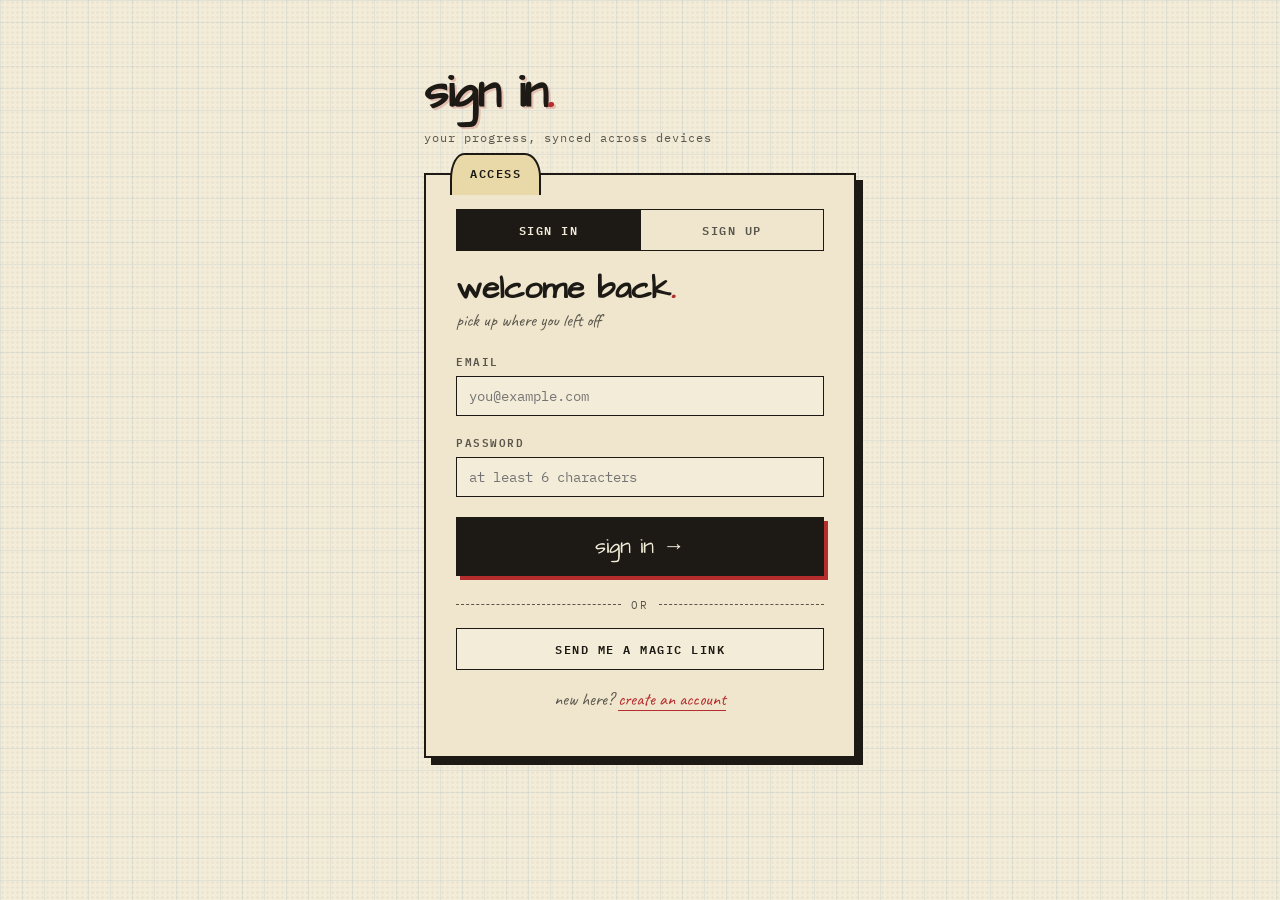
==== Consulting/index.html @ a947cf4c "feat(learn): add recruiter outreach phase to 12-week and 6-week prep timelines Parallel networking t" ====
<!DOCTYPE html>
<html lang="en">
<head>
<meta charset="UTF-8">
<meta name="viewport" content="width=device-width, initial-scale=1.0">
<title>Casen — consulting & casebook notebook</title>
<script src="/assets/auth-gate.js?v=1"></script>
<link rel="preconnect" href="https://fonts.googleapis.com">
<link rel="preconnect" href="https://fonts.gstatic.com" crossorigin>
<link href="https://fonts.googleapis.com/css2?family=Caveat:wght@500;700&family=IBM+Plex+Mono:wght@400;500;600&family=Spectral:ital,wght@0,400;0,500;0,700;1,400;1,500&family=Architects+Daughter&display=swap" rel="stylesheet">
<link rel="stylesheet" href="style.css?v=1">
<link rel="stylesheet" href="/assets/flashcards.css?v=1">
<link rel="stylesheet" href="/assets/chat-widget.css?v=1">
<link rel="stylesheet" href="/assets/top-nav.css?v=1">
</head>
<body>

<!-- INDEX TABS -->
<nav class="file-tabs" role="tablist">
  <button class="tab tab--active" data-target="cards">01 · Flashcards</button>
  <button class="tab" data-target="learn">02 · Learn</button>
  <button class="tab" data-target="match">03 · Match</button>
  <button class="tab" data-target="cases">04 · Cases</button>
  <button class="tab" data-target="frameworks">05 · Frameworks</button>
  <button class="tab" data-target="vocab">06 · Vocab</button>
  <button class="tab" data-target="formulas">07 · Formulas</button>
  <button class="tab" data-target="examples">08 · Examples</button>
  <button class="tab" data-target="resources">09 · Resources</button>
</nav>

<main id="page">

<!-- ================= FLASHCARDS ================= -->
<section class="sheet sheet--active" id="cards">
  <div class="sheet-margin">
    <h2 class="pencil">Flashcards</h2>
    <p class="kicker">Space = flip · [→] = skip · [←] / [U] = undo · [K] = got it (retires) · [D] = missed (requeues) · [H] = reveal hint. Each filter is a finite session — you're done when every card is mastered.</p>
    <div class="deck-bar" id="card-filter-bar">
      <!-- filter chips injected by app.js -->
      <button id="shuffle" class="mini-btn" title="shuffle the remaining queue">↻ shuffle</button>
    </div>

    <!-- progress -->
    <div class="fc-prog" id="fc-prog">
      <div class="fc-prog-bar"><div class="fc-prog-fill" id="fc-prog-fill" style="width:0%"></div></div>
      <span class="fc-prog-txt" id="fc-prog-txt">0 / 0 mastered</span>
      <span class="fc-prog-queue" id="fc-prog-queue"></span>
    </div>

    <!-- active card stage -->
    <div id="fc-stage-active">
      <div class="card-stage">
        <div class="card" id="flashcard">
          <div class="card-face card-front">
            <div class="card-corner">term</div>
            <div class="card-body" id="card-front">Tap to start</div>
            <div class="fc-badge cat-badge" id="card-tag" style="display:none"></div>
          </div>
          <div class="card-face card-back">
            <div class="card-corner">def.</div>
            <div class="card-body" id="card-back"></div>
            <button class="fc-hint-toggle" id="card-hint-toggle" type="button" style="display:none">show hint</button>
            <div class="fc-note" id="card-note" hidden></div>
          </div>
        </div>
      </div>

      <div class="card-controls">
        <button class="mini-btn" id="undo-card" title="undo last rating" disabled>↶ undo</button>
        <button class="mini-btn" id="flip-card">flip</button>
        <span class="counter" id="card-counter">0 / 0</span>
        <button class="mini-btn mini-btn--ok" id="knew">K — got it</button>
        <button class="mini-btn mini-btn--bad" id="missed">D — missed</button>
      </div>
    </div>

    <!-- session complete -->
    <div id="fc-stage-done" class="fc-done" style="display:none">
      <div class="fc-done-icon">✓</div>
      <div class="fc-done-title">session complete</div>
      <div class="fc-done-stats" id="fc-done-stats"></div>
      <div class="fc-done-actions">
        <button class="mini-btn mini-btn--ok" id="fc-retry-missed">retry missed</button>
        <button class="mini-btn" id="fc-new-run">new session</button>
      </div>
    </div>
  </div>
</section>

<!-- ================= LEARN ================= -->
<section class="sheet" id="learn">
  <div class="sheet-margin">
    <h2 class="pencil">Learn</h2>
    <p class="kicker">Four modes: <strong>vocab MC</strong> drills terms and concepts. <strong>case math</strong> is timed single-problem applied math (sizing, breakeven, CAGR, margin). <strong>mental math</strong> is rapid-fire arithmetic — the raw speed you need so the math isn't what trips you up mid-case. <strong>brain teasers</strong> is market-sizing and Fermi estimation — build the reflex of structuring an answer from scratch.</p>

    <div class="learn-mode-switch">
      <button class="mode-btn mode-btn--on" data-lmode="mc">vocab MC</button>
      <button class="mode-btn" data-lmode="math">case math</button>
      <button class="mode-btn" data-lmode="mm">mental math</button>
      <button class="mode-btn" data-lmode="bt">brain teasers</button>
    </div>

    <!-- ============ MODE: VOCAB MC ============ -->
    <div id="learn-mc-mode">
      <div id="learn-start">
        <div class="deck-bar" id="learn-filter-bar">
          <!-- filter chips injected by app.js -->
        </div>
        <button class="mini-btn" id="learn-start-btn" style="margin-top:6px">start session &rarr;</button>
      </div>

      <div id="learn-session" style="display:none">
        <div class="learn-prog">
          <div class="learn-prog-bar"><div class="learn-prog-fill" id="learn-prog-fill" style="width:0%"></div></div>
          <span class="learn-prog-txt" id="learn-prog-txt">0 / 0 mastered</span>
        </div>

        <div class="check-box">
          <h4>multiple choice</h4>
          <p style="font-family:'IBM Plex Mono',monospace;font-size:12px;color:var(--pencil);margin:0 0 4px" id="learn-mc-cat"></p>
          <p style="font-family:'Spectral',serif;font-size:17px;margin:0 0 10px" id="learn-mc-q"></p>
          <div class="learn-mc-opts" id="learn-mc-opts"></div>
          <div class="check-feedback" id="learn-mc-fb"></div>
          <button class="mini-btn" id="learn-mc-next" style="display:none;margin-top:10px">continue &rarr;</button>
        </div>
      </div>

      <div id="learn-done" style="display:none">
        <div class="done-screen">
          <div class="done-icon">✓</div>
          <div class="done-title">All mastered!</div>
          <div class="done-sub" id="learn-done-txt"></div>
          <button class="mini-btn" id="learn-restart">study again &rarr;</button>
        </div>
      </div>
    </div>

    <!-- ============ MODE: MATH DRILLS ============ -->
    <div id="learn-math-mode" style="display:none">
      <div id="md-picker">
        <div class="deck-bar" id="md-type-bar">
          <!-- type chips injected by app.js -->
        </div>
        <button class="mini-btn" id="md-start-btn" style="margin-top:6px">start drill &rarr;</button>
      </div>

      <div id="md-session" style="display:none">
        <div class="md-head">
          <span class="md-type-badge" id="md-type-badge"></span>
          <span class="md-timer" id="md-timer">3:00</span>
        </div>

        <div class="check-box md-box">
          <p class="md-prompt" id="md-prompt"></p>

          <div class="md-answer-row">
            <input type="number" step="any" class="md-input" id="md-input" placeholder="your answer">
            <span class="md-unit" id="md-unit"></span>
          </div>

          <div class="md-actions">
            <button class="mini-btn" id="md-check">check</button>
            <button class="mini-btn md-ghost" id="md-show-sol">show solution</button>
          </div>

          <div class="md-feedback" id="md-feedback"></div>

          <div class="md-solution" id="md-solution" style="display:none">
            <h5>walk-through</h5>
            <p id="md-solution-txt"></p>
          </div>

          <div class="md-nav">
            <button class="mini-btn" id="md-next" style="display:none">next drill &rarr;</button>
            <button class="mini-btn md-ghost" id="md-back">back to picker</button>
          </div>
        </div>
      </div>
    </div>

    <!-- ============ MODE: MENTAL MATH ============ -->
    <div id="learn-mm-mode" style="display:none">
      <div id="mm-picker">
        <div class="mm-picker-row">
          <div class="mm-picker-h">category</div>
          <div class="deck-bar" id="mm-cat-bar"></div>
        </div>
        <div class="mm-picker-row">
          <div class="mm-picker-h">round length</div>
          <div class="deck-bar" id="mm-len-bar"></div>
        </div>
        <button class="mini-btn" id="mm-start-btn" style="margin-top:6px">start round &rarr;</button>
        <p class="mm-picker-lede">Rapid-fire arithmetic — type the answer and hit <kbd>Enter</kbd>. Problems auto-advance on correct; wrong answers flash the solution for a beat and move on. Aim for &lt; 5s/problem — that's the speed you need when an interviewer is watching.</p>
      </div>

      <div id="mm-session" style="display:none">
        <div class="md-head mm-head">
          <span class="md-type-badge" id="mm-cat-badge"></span>
          <span class="mm-score">
            <span class="mm-score-ok" id="mm-score-ok">0</span>
            <span class="mm-score-sep">/</span>
            <span class="mm-score-total" id="mm-score-total">0</span>
            <span class="mm-score-q" id="mm-score-q">Q 1 / 10</span>
          </span>
          <span class="md-timer" id="mm-timer">0.0s</span>
        </div>

        <div class="check-box md-box">
          <p class="md-prompt mm-prompt" id="mm-prompt"></p>

          <div class="md-answer-row">
            <input type="number" step="any" class="md-input" id="mm-input" placeholder="your answer" autocomplete="off" inputmode="decimal">
            <span class="md-unit" id="mm-unit"></span>
          </div>

          <div class="md-actions">
            <button class="mini-btn" id="mm-submit">submit</button>
            <button class="mini-btn md-ghost" id="mm-skip">skip</button>
            <button class="mini-btn md-ghost" id="mm-end">end round</button>
          </div>

          <div class="md-feedback mm-feedback" id="mm-feedback"></div>
        </div>
      </div>

      <div id="mm-done" style="display:none">
        <div class="fc-done">
          <div class="fc-done-icon">✓</div>
          <div class="fc-done-title">round complete</div>
          <div class="fc-done-stats" id="mm-done-stats"></div>
          <div class="mm-breakdown" id="mm-breakdown"></div>
          <div class="fc-done-actions">
            <button class="mini-btn mini-btn--ok" id="mm-again">run it again</button>
            <button class="mini-btn" id="mm-back">back to picker</button>
          </div>
        </div>
      </div>
    </div>

    <!-- ============ MODE: BRAIN TEASERS ============ -->
    <div id="learn-bt-mode" style="display:none">
      <div id="bt-picker">
        <div class="mm-picker-row">
          <div class="mm-picker-h">category</div>
          <div class="deck-bar" id="bt-cat-bar"></div>
        </div>
        <div class="mm-picker-row">
          <div class="mm-picker-h">round length</div>
          <div class="deck-bar" id="bt-len-bar"></div>
        </div>
        <button class="mini-btn" id="bt-start-btn" style="margin-top:6px">start round &rarr;</button>
        <p class="mm-picker-lede">Market-sizing and Fermi estimation. Type a numeric estimate — within ±tolerance (generous, usually 30–40%) counts as correct. The point is the <em>structure</em>: after each answer a step-by-step walkthrough reveals the reasoning so you can compare it to your own.</p>
      </div>

      <div id="bt-session" style="display:none">
        <div class="md-head mm-head">
          <span class="md-type-badge" id="bt-cat-badge"></span>
          <span class="mm-score">
            <span class="mm-score-ok" id="bt-score-ok">0</span>
            <span class="mm-score-sep">/</span>
            <span class="mm-score-total" id="bt-score-total">0</span>
            <span class="mm-score-q" id="bt-score-q">Q 1 / 5</span>
          </span>
          <span class="md-timer" id="bt-timer">0.0s</span>
        </div>

        <div class="check-box md-box">
          <p class="md-prompt bt-prompt" id="bt-prompt"></p>

          <div class="md-answer-row">
            <input type="number" step="any" class="md-input" id="bt-input" placeholder="your estimate" autocomplete="off" inputmode="decimal">
            <span class="md-unit" id="bt-unit"></span>
          </div>

          <div class="md-actions">
            <button class="mini-btn" id="bt-submit">submit</button>
            <button class="mini-btn md-ghost" id="bt-reveal">show walkthrough</button>
            <button class="mini-btn md-ghost" id="bt-end">end round</button>
          </div>

          <div class="md-feedback mm-feedback" id="bt-feedback"></div>

          <div class="bt-walk" id="bt-walk" style="display:none">
            <h5>walkthrough</h5>
            <ol class="bt-walk-steps" id="bt-walk-steps"></ol>
            <p class="bt-anchor" id="bt-anchor"></p>
            <div class="bt-rate">
              <span class="bt-rate-h">rate your attempt:</span>
              <button class="mini-btn md-ghost" data-btrate="got">got the answer</button>
              <button class="mini-btn md-ghost" data-btrate="approach">approach right, number off</button>
              <button class="mini-btn md-ghost" data-btrate="missed">missed it</button>
            </div>
          </div>

          <div class="md-nav">
            <button class="mini-btn" id="bt-next" style="display:none">next teaser &rarr;</button>
          </div>
        </div>
      </div>

      <div id="bt-done" style="display:none">
        <div class="fc-done">
          <div class="fc-done-icon">✓</div>
          <div class="fc-done-title">round complete</div>
          <div class="fc-done-stats" id="bt-done-stats"></div>
          <div class="mm-breakdown" id="bt-breakdown"></div>
          <div class="fc-done-actions">
            <button class="mini-btn mini-btn--ok" id="bt-again">run it again</button>
            <button class="mini-btn" id="bt-back">back to picker</button>
          </div>
        </div>
      </div>
    </div>
  </div>
</section>

<!-- ================= MATCH ================= -->
<section class="sheet" id="match">
  <div class="sheet-margin">
    <h2 class="pencil">Match — 6 pairs, timed</h2>
    <p class="kicker">Click a term, then click its definition. Get all 6 pairs as fast as you can. Draws from vocab + formulas + concepts (excludes frameworks and cases).</p>

    <div class="match-bar">
      <span>time: <strong id="match-time" class="match-timer">0.0s</strong></span>
      <span>pairs: <strong id="match-pairs">0 / 6</strong></span>
      <button class="mini-btn" id="match-new">new round</button>
    </div>

    <div class="match-grid" id="match-grid"></div>
    <div class="match-win" id="match-win"></div>
  </div>
</section>

<!-- ================= VOCAB ================= -->
<section class="sheet" id="vocab">
  <div class="sheet-margin">
    <h2 class="pencil">Vocab — topic-by-topic</h2>
    <p class="kicker">Filter by topic or search.</p>
    <div class="deck-bar" id="vocab-filter-bar"></div>
    <input id="vocab-search" class="search" placeholder="filter — try 'NPV', 'SaaS', 'bottleneck' …">
    <div class="vocab-grid" id="vocab-grid"></div>
  </div>
</section>

<!-- ================= FRAMEWORKS ================= -->
<section class="sheet" id="frameworks">
  <div class="sheet-margin">
    <h2 class="pencil">Frameworks — case-type → buckets</h2>
    <p class="kicker">These are the bucket sets you'd draw on a whiteboard when given each case type. They're lists, not single-answer facts, so they live here instead of in the MC quiz. Tap to expand.</p>
    <div class="fw-list" id="fw-list"></div>
  </div>
</section>

<!-- ================= CASES ================= -->
<section class="sheet" id="cases">
  <div class="sheet-margin">
    <h2 class="pencil">Cases — all 42 walkthroughs</h2>
    <p class="kicker">Expanding a case shows only the prompt. Think through each block — clarifying questions, framework, math, brainstorm, recommendation — and click <em>reveal</em> when you're ready to see the book's answer. Mimics a real interview instead of dumping the answer key. <strong>reveal all</strong> / <strong>hide all</strong> toggle practice mode vs exam-review mode.</p>
    <div class="case-toolbar" id="case-toolbar"></div>
    <div class="case-list" id="case-list"></div>
  </div>
</section>

<!-- ================= FORMULAS ================= -->
<section class="sheet" id="formulas">
  <div class="sheet-margin">
    <h2 class="pencil">Formulas — case-math cheat sheet</h2>
    <p class="kicker">Quick-glance reference. Each formula has a short note on when to reach for it. Memorize the income statement stack cold.</p>
    <div class="formula-list" id="formula-list"></div>
  </div>
</section>

<!-- ================= EXAMPLES (worked walkthroughs) ================= -->
<section class="sheet" id="examples">
  <div class="sheet-margin">
    <h2 class="pencil">Examples — learn by worked walkthroughs</h2>
    <p class="kicker">The missing layer between vocab and a live case. Each walkthrough shows you <em>how</em> to pick a framework, state assumptions, do the math, and sanity-check — not just what the right answer is. Read these cold before running full cases; the structure here is what the interviewer is grading you on.</p>

    <div class="deck-bar" id="wx-filter-bar">
      <!-- filter chips injected by app.js -->
    </div>

    <div class="wx-list" id="wx-list">
      <!-- example cards injected by app.js -->
    </div>
  </div>
</section>

<!-- ================= RESOURCES ================= -->
<section class="sheet" id="resources">
  <div class="sheet-margin">
    <h2 class="pencil">Resources — how to use this deck</h2>
    <p class="kicker">A prep timeline, a one-page cheat sheet, interview tips, and the casebooks this site was compiled from. Start with the timeline that matches how much runway you have.</p>

    <!-- ========== TIMELINE ========== -->
    <div class="res-block">
      <h3 class="res-h3">Prep timeline — pick your runway</h3>
      <p class="res-lede">Undergrad / MBA consulting recruiting cycles: summer internships post first-round (Aug–Oct), full-time (Sep–Nov). Back out from your first interview date and pick the track.</p>

      <div class="timeline-tabs" role="tablist">
        <button class="tl-tab tl-tab--active" data-tl="tl-12">12-week · comfortable</button>
        <button class="tl-tab" data-tl="tl-6">6-week · standard</button>
        <button class="tl-tab" data-tl="tl-2">2-week · crunch</button>
      </div>

      <!-- 12-week -->
      <div class="tl-track tl-track--active" id="tl-12">
        <ol class="tl-list">
          <li class="tl-row">
            <div class="tl-week">wk 1–3 · parallel</div>
            <div class="tl-phase">Recruiter outreach</div>
            <div class="tl-body">
              <strong>Find the recruiter for your school at every target firm.</strong> On LinkedIn, pull each firm's <q>University Relations / [your school] recruiting</q> lead plus 2–3 alumni in the practice. Send a 4-line email or InMail: who you are, school + grad year, one sentence on why <em>this</em> firm (not any firm), one concrete ask — coffee chat, resume look, or a referral note. Start early — replies warm up over weeks, not days, and you want a named contact before applications open.
              <div class="tl-meta">15 min/day · 5–8 firms mapped · 3–5 warm threads</div>
            </div>
          </li>
          <li class="tl-row">
            <div class="tl-week">wk 1–2</div>
            <div class="tl-phase">Foundation</div>
            <div class="tl-body">
              <strong>Learn the vocabulary.</strong> Run <em>06 Vocab</em> + <em>07 Formulas</em> end to end. Do <em>01 Flashcards</em> filtered to <q>fundamentals</q> + <q>finance-and-math</q>. No full cases yet — you need the language first.
              <div class="tl-meta">0 cases/day · 30 min/day · master ~60 terms</div>
            </div>
          </li>
          <li class="tl-row">
            <div class="tl-week">wk 3–4</div>
            <div class="tl-phase">Frameworks</div>
            <div class="tl-body">
              <strong>Learn the 5 canonical frameworks</strong> in <em>05 Frameworks</em>: profitability, market entry, M&amp;A, new product, pricing/growth. Do 2 warm-up cases from the <q>fundamentals</q> tag. Focus is <em>structure</em>, not speed.
              <div class="tl-meta">2 cases/week · 45 min/day</div>
            </div>
          </li>
          <li class="tl-row">
            <div class="tl-week">wk 5–7</div>
            <div class="tl-phase">Volume</div>
            <div class="tl-body">
              <strong>Cases, every day.</strong> Work through the <em>Darden</em> block (cases 1–15). Don't reveal the answer until you've written your framework + done the math cold. Use the <em>🧠 your turn</em> panel inside each case. Review missed vocab in <em>02 Learn</em>.
              <div class="tl-meta">1 case/day · 60–75 min · 15 cases total</div>
            </div>
          </li>
          <li class="tl-row">
            <div class="tl-week">wk 8–9</div>
            <div class="tl-phase">Live mocks</div>
            <div class="tl-body">
              <strong>Get a partner.</strong> Switch to <em>Tuck</em> block (16–27). Do half cold alone, half with a partner giving you the prompt out loud. Start using the voice mock feature. Behavioral prep starts here — STAR stories for <q>Why consulting</q>, <q>lead through conflict</q>, <q>failure</q>.
              <div class="tl-meta">1 case/day + 2 live mocks/week · 8 behavioral stories drafted</div>
            </div>
          </li>
          <li class="tl-row">
            <div class="tl-week">wk 10–11</div>
            <div class="tl-phase">Weak-spot drills</div>
            <div class="tl-body">
              <strong>Stop doing new cases cold. Drill what you miss.</strong> Practice pack (28–42) = targeted. Weak at market-sizing? Do 10 back to back. Weak at breakeven math? Same. Time every math block — you should hit ±5% of the answer in under 3 min.
              <div class="tl-meta">targeted drills · daily timed math · 3 mocks/week</div>
            </div>
          </li>
          <li class="tl-row">
            <div class="tl-week">wk 12</div>
            <div class="tl-phase">Taper</div>
            <div class="tl-body">
              <strong>Don't burn out.</strong> 1 mock every other day. Re-read your recommendations from wk 5 cases — rewrite them cleaner. Sleep. Print the cheat sheet below. Show up rested.
              <div class="tl-meta">2 mocks in week · 0 new material</div>
            </div>
          </li>
        </ol>
      </div>

      <!-- 6-week -->
      <div class="tl-track" id="tl-6">
        <ol class="tl-list">
          <li class="tl-row">
            <div class="tl-week">wk 1–2 · parallel</div>
            <div class="tl-phase">Recruiter outreach</div>
            <div class="tl-body">
              <strong>Map the recruiter for your school at every target firm.</strong> LinkedIn → each firm's <q>University Relations / [your school]</q> lead plus 1–2 alumni in the practice. Send a 4-line email or InMail: who you are, school + grad year, one sentence on why <em>this</em> firm, one concrete ask. Less runway than the 12-week plan — fire these off in week 1 so replies land before mocks start.
              <div class="tl-meta">10 min/day · 4–6 firms mapped · 2–3 warm threads</div>
            </div>
          </li>
          <li class="tl-row">
            <div class="tl-week">wk 1</div>
            <div class="tl-phase">Vocab + frameworks</div>
            <div class="tl-body">
              <strong>Speedrun the language.</strong> <em>06 Vocab</em> flashcards filtered to <q>fundamentals</q>, <q>finance-and-math</q>. Read all 5 frameworks in <em>05</em>. Memorize the income-statement stack from <em>07 Formulas</em>.
              <div class="tl-meta">0 cases · 60 min/day · 80 terms</div>
            </div>
          </li>
          <li class="tl-row">
            <div class="tl-week">wk 2</div>
            <div class="tl-phase">Walk-through mode</div>
            <div class="tl-body">
              <strong>Do 5 cases with the answer visible.</strong> Read prompt → try framework → peek → compare. Goal is <em>pattern recognition</em>, not performance. Cases 1–5 (Darden).
              <div class="tl-meta">1 case/day · reveal-as-you-go mode</div>
            </div>
          </li>
          <li class="tl-row">
            <div class="tl-week">wk 3</div>
            <div class="tl-phase">Cold solo</div>
            <div class="tl-body">
              <strong>Now do them blind.</strong> Cases 6–12 (Darden). Write framework + math before revealing. Time yourself — 35 min/case target.
              <div class="tl-meta">1 case/day · cold · 35 min target</div>
            </div>
          </li>
          <li class="tl-row">
            <div class="tl-week">wk 4</div>
            <div class="tl-phase">Live mocks</div>
            <div class="tl-body">
              <strong>Partner time.</strong> Switch to Tuck (16–22). 3 mocks with a partner, 3 solo. Start behavioral — draft 6 STAR stories.
              <div class="tl-meta">1 case/day · 3 live mocks · behavioral drafting</div>
            </div>
          </li>
          <li class="tl-row">
            <div class="tl-week">wk 5</div>
            <div class="tl-phase">Weak spots</div>
            <div class="tl-body">
              <strong>Drill your misses.</strong> Practice pack (28–42) as targeted reps. If your math is the problem, do 5 math blocks/day cold. If your structure is the problem, draw frameworks on a whiteboard until they're reflex.
              <div class="tl-meta">targeted · 2 mocks</div>
            </div>
          </li>
          <li class="tl-row">
            <div class="tl-week">wk 6</div>
            <div class="tl-phase">Taper</div>
            <div class="tl-body">
              <strong>Print the cheat sheet.</strong> 2 light mocks. Re-read your best cases. Sleep 8 hrs the night before.
              <div class="tl-meta">2 mocks · rest</div>
            </div>
          </li>
        </ol>
      </div>

      <!-- 2-week crunch -->
      <div class="tl-track" id="tl-2">
        <ol class="tl-list">
          <li class="tl-row">
            <div class="tl-week">day 1</div>
            <div class="tl-phase">Triage</div>
            <div class="tl-body">
              <strong>Read everything, solve nothing.</strong> All 5 frameworks. All formulas. Top ~40 vocab cards (filter: fundamentals + finance). You're building a mental index, not depth.
              <div class="tl-meta">3 hrs · 0 cases</div>
            </div>
          </li>
          <li class="tl-row">
            <div class="tl-week">day 2–3</div>
            <div class="tl-phase">Read-along cases</div>
            <div class="tl-body">
              <strong>6 cases, answer visible.</strong> Cases 1, 4, 8, 12 (Darden) + 2 Tuck. You're learning the <em>shape</em> — what clarifying Qs sound like, how the math rolls, how to land a rec.
              <div class="tl-meta">3 cases/day · walk-through mode</div>
            </div>
          </li>
          <li class="tl-row">
            <div class="tl-week">day 4–6</div>
            <div class="tl-phase">Cold solo</div>
            <div class="tl-body">
              <strong>6 cases blind, 1 per morning + 1 per evening.</strong> Pick across case types — 1 profitability, 1 market entry, 1 M&amp;A, 1 sizing, 1 pricing, 1 ops.
              <div class="tl-meta">2 cases/day · cold</div>
            </div>
          </li>
          <li class="tl-row">
            <div class="tl-week">day 7–10</div>
            <div class="tl-phase">Live mocks</div>
            <div class="tl-body">
              <strong>At least 1 live mock per day.</strong> Beg a friend, use the voice-mock feature, post in a Slack group — just don't skip live reps. Draft 4 STAR stories.
              <div class="tl-meta">1 live + 1 solo / day</div>
            </div>
          </li>
          <li class="tl-row">
            <div class="tl-week">day 11–13</div>
            <div class="tl-phase">Fix the leaks</div>
            <div class="tl-body">
              <strong>One focused drill per day on your weakest block.</strong> Sizing / breakeven / growth-pricing / recommendation delivery. Print the cheat sheet.
              <div class="tl-meta">targeted · 1 mock</div>
            </div>
          </li>
          <li class="tl-row">
            <div class="tl-week">day 14</div>
            <div class="tl-phase">Game day</div>
            <div class="tl-body">
              <strong>Nothing new.</strong> Re-read the cheat sheet and your best STAR stories. Eat. Sleep. Walk in rested beats walk in cramming every time.
              <div class="tl-meta">0 cases</div>
            </div>
          </li>
        </ol>
      </div>
    </div>

    <!-- ========== CHEAT SHEET ========== -->
    <div class="res-block">
      <h3 class="res-h3">One-page cheat sheet</h3>
      <p class="res-lede">Print this. Tape it above your desk. Below is the web version; the button gives you a clean landscape PDF for printing.</p>

      <div class="cheat-actions">
        <button class="mini-btn" id="cheat-download" type="button">⬇ download cheat sheet (PDF)</button>
      </div>

      <div class="cheat-grid">
        <div class="cheat-card">
          <div class="cheat-h">MECE check (do this every time)</div>
          <ul class="cheat-list">
            <li><strong>M</strong>utually <strong>E</strong>xclusive — buckets don't overlap</li>
            <li><strong>C</strong>ollectively <strong>E</strong>xhaustive — nothing important missing</li>
            <li>3–4 buckets ideal. 5 is a warning. 2 is lazy.</li>
            <li>If two buckets could contain the same lever, collapse them.</li>
          </ul>
        </div>

        <div class="cheat-card">
          <div class="cheat-h">Profitability</div>
          <ul class="cheat-list">
            <li>Profit = Revenue − Cost</li>
            <li>Revenue: price × volume; segment by product / geo / customer</li>
            <li>Cost: fixed vs variable; then COGS / SG&amp;A / overhead</li>
            <li>Industry shift vs firm-specific — always rule out the market before you dig into ops</li>
          </ul>
        </div>

        <div class="cheat-card">
          <div class="cheat-h">Market entry</div>
          <ul class="cheat-list">
            <li>Market attractiveness — size, growth, margins, competition</li>
            <li>Capability fit — can we win here? distinctive strength?</li>
            <li>Economics — breakeven volume, time to breakeven</li>
            <li>Mode of entry — build / buy / partner</li>
          </ul>
        </div>

        <div class="cheat-card">
          <div class="cheat-h">M&amp;A</div>
          <ul class="cheat-list">
            <li>Strategic rationale — why this, why now</li>
            <li>Target — standalone value, growth, quality of earnings</li>
            <li>Synergies — revenue (growth) and cost (consolidation)</li>
            <li>Risks — integration, regulatory, culture, customer concentration</li>
          </ul>
        </div>

        <div class="cheat-card">
          <div class="cheat-h">Math heuristics</div>
          <ul class="cheat-list">
            <li>US population ≈ 330M · US households ≈ 128M · avg household 2.6</li>
            <li>Life expectancy 78 · working years ≈ 45</li>
            <li>Workday 8h · workweek 40h · workyear ≈ 2,000 hrs</li>
            <li>Breakeven volume = Fixed costs ÷ (price − variable cost)</li>
            <li>CAGR ≈ (end/start)<sup>1/n</sup> − 1 · rule of 72: yrs to double ≈ 72 ÷ r%</li>
          </ul>
        </div>

        <div class="cheat-card">
          <div class="cheat-h">Clarifying questions — opening script</div>
          <ul class="cheat-list">
            <li><em>"Let me make sure I have the key facts…"</em> — restate</li>
            <li><em>"I have three quick clarifying questions."</em> — time horizon, client goals, key metric</li>
            <li><em>"Can I take a minute to structure my thoughts?"</em> — always yes</li>
            <li>Ask for data once — don't fish for the answer</li>
          </ul>
        </div>

        <div class="cheat-card">
          <div class="cheat-h">Recommendation delivery</div>
          <ul class="cheat-list">
            <li><strong>1. Recommendation</strong> — yes / no / which option, one sentence</li>
            <li><strong>2. Reasons</strong> — 2–3 from your analysis (not the whole case)</li>
            <li><strong>3. Risks</strong> — what could derail this</li>
            <li><strong>4. Next steps</strong> — what you'd do in the next 30/60/90 days</li>
            <li>Top-down, confident tone. No hedging.</li>
          </ul>
        </div>

        <div class="cheat-card">
          <div class="cheat-h">Red flags (stop and reset)</div>
          <ul class="cheat-list">
            <li>You've been talking &gt; 90 sec without a structure on paper</li>
            <li>Math off by more than 10× — reset, re-read the numbers</li>
            <li>You've asked 4+ clarifying Qs — the interviewer wants you <em>solving</em></li>
            <li>You used the word <q>maybe</q> in the recommendation</li>
          </ul>
        </div>
      </div>
    </div>

    <!-- ========== TIPS & TRICKS ========== -->
    <div class="res-block">
      <h3 class="res-h3">Tips &amp; tricks</h3>
      <p class="res-lede">The stuff that separates a pass from a ding once you know the frameworks.</p>

      <div class="tips-cols">
        <div class="tips-col">
          <div class="tips-h">First 60 seconds</div>
          <ol class="tips-ol">
            <li>Take the prompt. Write it down verbatim.</li>
            <li>Play back the prompt in your own words. ("So the client is X, their goal is Y, and we want to know Z.")</li>
            <li>Ask 2–3 clarifying Qs max. Then ask for a minute.</li>
            <li>Use the minute. Actually structure on paper. Don't wing it.</li>
            <li>Present your structure top-down: "I'd like to look at three areas: A, B, C. I'd start with A because…"</li>
          </ol>
        </div>

        <div class="tips-col">
          <div class="tips-h">Behavioral — STAR</div>
          <ol class="tips-ol">
            <li><strong>S</strong>ituation — 1 sentence setup</li>
            <li><strong>T</strong>ask — your specific role and what was at stake</li>
            <li><strong>A</strong>ction — what <em>you</em> did (not the team). 3–4 specific actions.</li>
            <li><strong>R</strong>esult — numbers if you have them, lesson if you don't</li>
            <li>Draft 6–8 stories. Cover: leadership, conflict, failure, analytical, impact, why consulting, why firm.</li>
          </ol>
        </div>

        <div class="tips-col">
          <div class="tips-h">Common mistakes</div>
          <ul class="tips-list">
            <li><strong>Reciting a framework.</strong> Tailor it. "Profitability" with no industry context = instant ding.</li>
            <li><strong>Math without units.</strong> Always label. "$4.2M revenue" beats "4.2".</li>
            <li><strong>Ignoring the data.</strong> If they handed you an exhibit, it's load-bearing. Reference it in your rec.</li>
            <li><strong>Boiling the ocean in the brainstorm.</strong> 5–7 good ideas &gt; 15 bad ones. Group them.</li>
            <li><strong>Soft recommendation.</strong> Pick a side. Interviewer respects a wrong-but-committed answer more than a hedge.</li>
          </ul>
        </div>

        <div class="tips-col">
          <div class="tips-h">Day of</div>
          <ul class="tips-list">
            <li>Pen + notepad + water, on the desk before start.</li>
            <li>Close all tabs except the video call. One browser window.</li>
            <li>Land your voice — stand up and say your name out loud 3×.</li>
            <li>Smile on entry. Seriously. Changes tone.</li>
            <li>If you freeze: <em>"Let me take 30 seconds to reset."</em> Then do.</li>
            <li>Ask a sharp Q at the end. Not "what's the culture like." Something about the interviewer's recent project.</li>
          </ul>
        </div>
      </div>
    </div>

    <!-- ========== SOURCES ========== -->
    <div class="res-block">
      <h3 class="res-h3">Sources &amp; credits</h3>
      <p class="res-lede">The 42 cases in this deck were hand-compiled from three public sources. The original PDFs are linked below — they're worth reading for the full case context, exhibits, and interviewer guidance that didn't make it into the flashcards.</p>

      <ul class="src-list">
        <li class="src-item">
          <div class="src-badge src-badge--darden">darden</div>
          <div class="src-body">
            <div class="src-title"><a href="/Resources/869322840-Darden-Case-Book-2021-2022.pdf" target="_blank" rel="noopener">Darden Consulting Club Casebook</a></div>
            <div class="src-meta">University of Virginia · Darden School of Business · 15 cases (ids 1–15)</div>
            <div class="src-desc">Flagship MBA casebook. Strong coverage of profitability, M&amp;A, and market-entry cases. Exhibits are the gold standard for case math practice.</div>
          </div>
        </li>
        <li class="src-item">
          <div class="src-badge src-badge--tuck">tuck</div>
          <div class="src-body">
            <div class="src-title"><a href="/Resources/790273653-Casebook-Tuck-2024.pdf" target="_blank" rel="noopener">Tuck Consulting Club Casebook 2024</a></div>
            <div class="src-meta">Dartmouth · Tuck School of Business · 12 cases (ids 16–27)</div>
            <div class="src-desc">Heavier on operations and unusual industries (auto parts, luxury landscaping, hearing aids). Good for building out your rep of non-standard case types.</div>
          </div>
        </li>
        <li class="src-item">
          <div class="src-badge src-badge--practice">practice</div>
          <div class="src-body">
            <div class="src-title">Practice Pack — compiled drills</div>
            <div class="src-meta">Hand-built · 15 cases (ids 28–42)</div>
            <div class="src-desc">Supplemental cases focused on single-skill reps — market sizing, breakeven math, growth strategy, pricing. Shorter than the full MBA cases; designed for speed drills in wk 10+.</div>
          </div>
        </li>
      </ul>

      <div class="src-extras">
        <div class="src-h">Other resources (external)</div>
        <ul class="src-extras-list">
          <li><strong>Case in Point</strong> (Marc Cosentino) — the classic textbook. Read the first 100 pages once.</li>
          <li><strong>RocketBlocks</strong> — paid drills for market-sizing and chart-reading. Great for the wk 10 drill phase.</li>
          <li><strong>Management Consulted</strong> — free industry primers. Use the night before if you get a pharma / energy / retail case you've never seen.</li>
          <li><strong>PrepLounge</strong> — free partner matching for live mocks. Critical for the live-reps weeks.</li>
          <li><strong>MBB firm websites</strong> — read 2–3 published case studies from McKinsey / BCG / Bain on your target industry. Steals language you can redeploy.</li>
        </ul>
      </div>
    </div>

  </div>
</section>

<!-- ================= JOBS ================= -->
<section class="sheet" id="jobs">
  <div class="sheet-margin">
    <h2 class="pencil">Jobs — live consulting postings</h2>
    <p class="kicker">Aggregated from LinkedIn, Indeed, Google Jobs, and ZipRecruiter via the JSearch API. Feed auto-refreshes every 12 hours — the first visitor after the window triggers the refresh, everyone else gets the cached snapshot. Click a card to open the original posting on the source site.</p>

    <div class="jobs-toolbar" id="jobs-toolbar">
      <span class="jobs-meta" id="jobs-meta">loading latest postings…</span>
      <button class="mini-btn" id="jobs-refresh" type="button" title="reload the feed">↻ reload</button>
    </div>

    <div class="jobs-list" id="jobs-list">
      <div class="jobs-empty">fetching latest postings…</div>
    </div>
  </div>
</section>

<!-- ================= BEHAVIORALS ================= -->
<section class="sheet" id="behaviorals">
  <div class="sheet-margin">
    <h2 class="pencil">Behaviorals — your resume → STAR stories → answers</h2>
    <p class="kicker">Paste your resume. The AI pulls out your experiences, you edit anything it got wrong, it turns each experience into a STAR story, and then produces spoken-style STAR answers to any of the common behavioral questions. Everything stays in your browser.</p>

    <!-- Step 1: resume paste -->
    <div class="beh-step">
      <div class="beh-step-head">
        <span class="beh-step-num">①</span>
        <h3 class="beh-step-h">drop your resume</h3>
      </div>
      <p class="beh-hint">Plain text, bullets, whatever — paste from a PDF export or LinkedIn. The AI will structure it.</p>
      <textarea id="beh-resume" class="beh-textarea" placeholder="Paste your resume here — name, experiences, projects, education, skills..."></textarea>
      <div class="beh-actions">
        <button id="beh-parse" class="mini-btn" type="button">parse with AI →</button>
        <button id="beh-clear" class="mini-btn beh-btn-ghost" type="button">clear</button>
        <span id="beh-parse-status" class="beh-status"></span>
      </div>
    </div>

    <!-- Step 2: editable profile -->
    <div class="beh-step" id="beh-profile-step" hidden>
      <div class="beh-step-head">
        <span class="beh-step-num">②</span>
        <h3 class="beh-step-h">review &amp; edit your experience</h3>
      </div>
      <p class="beh-hint">Correct anything the AI got wrong. Add missing bullets. When it looks right, build stories.</p>
      <div id="beh-profile"></div>
      <div class="beh-actions">
        <button id="beh-build" class="mini-btn" type="button">build STAR stories →</button>
        <span id="beh-build-status" class="beh-status"></span>
      </div>
    </div>

    <!-- Step 3: story library -->
    <div class="beh-step" id="beh-stories-step" hidden>
      <div class="beh-step-head">
        <span class="beh-step-num">③</span>
        <h3 class="beh-step-h">your stories</h3>
      </div>
      <p class="beh-hint">Edit any STAR field — the answer engine uses whatever is here. Each story is tagged so it can be auto-matched to the right question.</p>
      <div id="beh-stories-list"></div>
    </div>

    <!-- Step 4: question → answer -->
    <div class="beh-step" id="beh-question-step" hidden>
      <div class="beh-step-head">
        <span class="beh-step-num">④</span>
        <h3 class="beh-step-h">answer a behavioral question</h3>
      </div>
      <p class="beh-hint">Pick a question. The AI picks the best-fitting story from yours and delivers it as a spoken-style STAR answer.</p>
      <div class="beh-q-row">
        <select id="beh-question" class="beh-select"></select>
        <button id="beh-answer" class="mini-btn" type="button">generate answer →</button>
      </div>
      <div class="beh-custom-q">
        <span class="beh-or">or try your own:</span>
        <input id="beh-custom-q" class="beh-input" type="text" placeholder="Tell me about a time you…">
      </div>
      <span id="beh-answer-status" class="beh-status"></span>
      <div id="beh-answer-out" hidden>
        <div class="beh-used-story" id="beh-used-story"></div>
        <div class="beh-answer-text" id="beh-answer-text"></div>
        <div class="beh-actions">
          <button id="beh-copy" class="mini-btn beh-btn-ghost" type="button">copy</button>
          <button id="beh-regen" class="mini-btn beh-btn-ghost" type="button">regenerate</button>
        </div>
      </div>
    </div>
  </div>
</section>

</main>

<!-- ================= PRINTABLE CHEAT SHEET (hidden on screen, visible only on print / PDF export) ================= -->
<div id="cheat-printable" aria-hidden="true">
  <div class="cs-page">
    <div class="cs-title">Casen · case-interview cheat sheet</div>
    <div class="cs-sub2">one-page · landscape · build the framework before you solve the math</div>

    <div class="cs-col">
      <div class="cs-h">MECE check</div>
      <div>Mutually Exclusive — buckets don't overlap.</div>
      <div>Collectively Exhaustive — nothing important missing.</div>
      <div>3–4 buckets ideal · 5 is a warning · 2 is lazy.</div>

      <div class="cs-h">Profitability</div>
      <div>Profit = Revenue − Cost</div>
      <div class="cs-sub">Revenue</div>
      <div>price × volume · segment by product / geo / customer</div>
      <div class="cs-sub">Cost</div>
      <div>fixed vs variable → COGS / SG&amp;A / overhead</div>
      <div class="cs-sub">Rule out market first</div>
      <div>industry shift vs firm-specific — check the market before digging into ops.</div>

      <div class="cs-h">Market entry</div>
      <div class="cs-sub">1. Market</div>
      <div>size, growth, margins, competition</div>
      <div class="cs-sub">2. Capability fit</div>
      <div>can we win? distinctive strength?</div>
      <div class="cs-sub">3. Economics</div>
      <div>breakeven volume, time to breakeven, NPV</div>
      <div class="cs-sub">4. Mode</div>
      <div>build / buy / partner</div>

      <div class="cs-h">M&amp;A</div>
      <div class="cs-sub">Strategic rationale</div>
      <div>why this, why now</div>
      <div class="cs-sub">Target</div>
      <div>standalone value, growth, quality of earnings</div>
      <div class="cs-sub">Synergies</div>
      <div>revenue (growth) + cost (consolidation)</div>
      <div class="cs-sub">Risks</div>
      <div>integration, regulatory, culture, customer concentration</div>

      <div class="cs-h">New product / pricing</div>
      <div class="cs-sub">Demand</div>
      <div>who buys, what willingness to pay, substitutes</div>
      <div class="cs-sub">Cost &amp; capacity</div>
      <div>COGS, fixed to add, capacity constraints</div>
      <div class="cs-sub">Price</div>
      <div>cost-plus · competitor-match · value-based (anchor to willingness-to-pay)</div>
      <div class="cs-sub">Launch</div>
      <div>channel, positioning, cannibalization check</div>

      <div class="cs-h">Math heuristics</div>
      <div>US pop ≈ 330M · households ≈ 128M · avg 2.6</div>
      <div>Life ≈ 78y · working years ≈ 45</div>
      <div>Workday 8h · workweek 40h · workyear ≈ 2,000h</div>
      <div>Breakeven = Fixed / (Price − Variable)</div>
      <div>CAGR ≈ (end/start)^(1/n) − 1</div>
      <div>Rule of 72: yrs to double ≈ 72 / r%</div>
      <div>Margin = Profit / Revenue · Markup = Profit / Cost</div>

      <div class="cs-h">Clarifying questions — opening</div>
      <div>1. restate the prompt in your own words</div>
      <div>2. ask 2–3 sharp Qs: time horizon, client goals, key metric</div>
      <div>3. "Can I take a minute to structure?"</div>
      <div>Ask for data once. Don't fish.</div>

      <div class="cs-h">Recommendation (close strong)</div>
      <div>1. Recommendation — one sentence, pick a side</div>
      <div>2. Reasons — 2–3 from your analysis</div>
      <div>3. Risks — what could derail it</div>
      <div>4. Next steps — 30/60/90 days</div>
      <div>Top-down · confident · no "maybe."</div>

      <div class="cs-h">Red flags (reset now)</div>
      <div>— talking &gt; 90s with no structure on paper</div>
      <div>— math off by &gt; 10×</div>
      <div>— 4+ clarifying Qs (they want you solving)</div>
      <div>— the word "maybe" in your rec</div>

      <div class="cs-h">First 60 seconds</div>
      <div>1. write prompt verbatim</div>
      <div>2. play it back in own words</div>
      <div>3. 2–3 clarifying Qs</div>
      <div>4. ask for a minute — USE it</div>
      <div>5. present top-down: "three areas — A, B, C"</div>

      <div class="cs-h">STAR — behavioral</div>
      <div>S — 1 sentence setup</div>
      <div>T — your role, what was at stake</div>
      <div>A — what YOU did, 3–4 specific actions</div>
      <div>R — numbers or clear lesson</div>
      <div>Draft 6–8 stories: leadership · conflict · failure · analytical · impact · why consulting · why firm.</div>

      <div class="cs-h">Common mistakes</div>
      <div>— reciting a framework with no industry context</div>
      <div>— math without units ($4.2M ≠ 4.2)</div>
      <div>— ignoring the exhibit they handed you</div>
      <div>— boiling the ocean in brainstorm (group your ideas)</div>
      <div>— soft recommendation — pick a side</div>

      <div class="cs-h">Day-of checklist</div>
      <div>pen · notepad · water on desk · 1 browser window</div>
      <div>stand up, say your name 3× to land your voice</div>
      <div>smile on entry</div>
      <div>freeze? "let me take 30s to reset"</div>
      <div>ask a sharp Q at the end — about THEIR recent project</div>
    </div>
  </div>
</div>

<footer class="footer">
  <div style="margin-top:6px">
    want to contribute? →
    <a href="https://github.com/rohanmalhotra0/OperatingSystems" style="color:var(--ink);border-bottom:1px solid var(--red);text-decoration:none;margin:0 4px">github repo</a>
    ·
    <a href="https://rohanm.org" style="color:var(--ink);border-bottom:1px solid var(--red);text-decoration:none;margin:0 4px">rohanm.org</a>
  </div>
</footer>

<script src="content.js?v=1"></script>
<script src="/assets/flashcards.js?v=1"></script>
<script src="app.js?v=1"></script>
<script src="/assets/quiz.js?v=1" defer></script>
<script src="/assets/voice.js?v=1" defer></script>
<script src="/assets/mock.js?v=1" defer></script>
<script src="/assets/chat-widget.js?v=1" defer></script>
<script type="module" src="/assets/top-nav.js?v=1"></script>
</body>
</html>
---- Consulting/style.css ----
/* ==========================================================
   Casen — handmade notebook aesthetic
   paper + pencil + red-ink + typewriter monospace
   ========================================================== */

:root{
  --paper:       #f3ecd8;
  --paper-soft:  #efe6cd;
  --paper-dark:  #d8cfb4;
  --ink:         #1d1a16;
  --ink-soft:    #3a342b;
  --pencil:      #5a564c;
  --red:         #b52d2d;
  --red-soft:    #d96363;
  --teal:        #2d6f71;
  --mustard:     #c88a20;
  --olive:       #6a6a2a;
  --rule-blue:   #7c9cbf;
  --tab-1:       #e7c7a1;
  --tab-2:       #c7d9b8;
  --tab-3:       #ead29c;
  --tab-4:       #b8c5d8;
  --tab-5:       #e3b4b0;
  --tab-6:       #c2c2a3;
  --tab-7:       #dcc2d2;
  --tab-8:       #e8bda8;
  --shadow:      0 2px 0 rgba(29,26,22,0.55);
}

*{ box-sizing:border-box; }

html,body{
  margin:0; padding:0;
  background: var(--paper);
  color: var(--ink);
  font-family: 'Spectral', Georgia, serif;
  font-size: 16.5px;
  line-height: 1.55;
  /* graph paper */
  background-image:
    linear-gradient(rgba(124,156,191,0.14) 1px, transparent 1px),
    linear-gradient(90deg, rgba(124,156,191,0.14) 1px, transparent 1px),
    radial-gradient(rgba(0,0,0,0.04) 1px, transparent 1.5px);
  background-size: 22px 22px, 22px 22px, 5px 5px;
  background-position: 0 0, 0 0, 0 0;
}

::selection{ background: var(--red); color: var(--paper); }

/* ============== header / masthead ============== */
.masthead{
  position: relative;
  padding: 54px 42px 24px;
  border-bottom: 2px solid var(--ink);
  background:
    repeating-linear-gradient(
      transparent 0 30px,
      rgba(29,26,22,0.04) 30px 31px
    );
}
.brand{ display:flex; align-items:baseline; gap:18px; flex-wrap:wrap; }
.brand-title{
  font-family:'Architects Daughter', 'Caveat', cursive;
  font-size: 58px;
  margin: 0;
  letter-spacing: -1px;
  text-shadow: 2px 2px 0 rgba(181,45,45,0.22);
}
.brand-dot{ color: var(--red); }
.brand-sub{
  font-family:'IBM Plex Mono', monospace;
  font-size: 13px;
  color: var(--pencil);
  margin:0;
  letter-spacing: 1px;
  text-transform: lowercase;
}
.stamp{
  position:absolute;
  right: 56px; top: 40px;
  width: 138px; height: 138px;
  display: grid; place-items:center;
  transform: rotate(-11deg);
  opacity: 0.75;
  pointer-events:none;
}
.stamp-ring{
  width: 100%; height: 100%;
  border: 3px double var(--red);
  border-radius: 50%;
  display:flex; flex-direction:column;
  justify-content:center; align-items:center;
  font-family:'IBM Plex Mono', monospace;
  font-size: 11px;
  color: var(--red);
  text-align:center;
  line-height: 1.35;
  letter-spacing: 1px;
  text-transform: uppercase;
  background: radial-gradient(transparent 40%, rgba(181,45,45,0.07) 70%);
}
.stamp-ring span:nth-child(2){ font-size: 14px; font-weight: 700; letter-spacing: 2px; }

/* ============== file-folder style tabs ============== */
.file-tabs{
  display:flex;
  gap: 2px;
  padding: 18px 28px 0;
  border-bottom: 2px solid var(--ink);
  margin-bottom: 0;
  flex-wrap: wrap;
}
.tab{
  all: unset;
  cursor: pointer;
  font-family:'IBM Plex Mono', monospace;
  font-size: 13.5px;
  font-weight: 600;
  padding: 10px 18px 14px;
  background: var(--tab-1);
  color: var(--ink);
  border: 2px solid var(--ink);
  border-bottom: none;
  border-radius: 14px 16px 0 0 / 24px 22px 0 0;
  position: relative;
  margin-right: -6px;
  margin-bottom: -2px;
  transform: translateY(4px);
  transition: transform 0.1s;
}
.file-tabs .tab:nth-child(1){ background: var(--tab-1); }
.file-tabs .tab:nth-child(2){ background: var(--tab-2); }
.file-tabs .tab:nth-child(3){ background: var(--tab-3); }
.file-tabs .tab:nth-child(4){ background: var(--tab-4); }
.file-tabs .tab:nth-child(5){ background: var(--tab-5); }
.file-tabs .tab:nth-child(6){ background: var(--tab-6); }
.file-tabs .tab:nth-child(7){ background: var(--tab-7); }
.file-tabs .tab:nth-child(8){ background: var(--tab-8); }
.tab:hover{ transform: translateY(1px); }
.tab--active{
  transform: translateY(-2px);
  z-index: 2;
  box-shadow: 0 -3px 0 var(--red);
}

/* ============== sheets ============== */
.sheet{
  display:none;
  padding: 32px;
  max-width: 1100px;
  margin: 0 auto;
}
.sheet--active{ display:block; }

.sheet-margin{
  position:relative;
  background: var(--paper-soft);
  border: 1.5px solid var(--ink);
  box-shadow: 4px 4px 0 var(--ink);
  padding: 36px 44px 44px 68px;
  border-radius: 3px;
}
.sheet-margin::before{
  content:"";
  position:absolute;
  left: 40px; top: 0; bottom: 0;
  width: 2px;
  background: var(--red);
  opacity: 0.55;
}
.sheet-margin::after{
  content:"";
  position:absolute;
  left: 20px; top: 22px;
  bottom: 22px;
  width: 14px;
  background-image: radial-gradient(circle, var(--ink) 2px, transparent 2.5px);
  background-size: 14px 32px;
  background-repeat: repeat-y;
  opacity: 0.22;
}

h2.pencil{
  font-family:'Caveat', cursive;
  font-size: 40px;
  margin: 0 0 4px;
  color: var(--ink);
  transform: rotate(-0.6deg);
  display:inline-block;
}
h2.pencil::after{
  content:"";
  display:block;
  width: 64%;
  height: 6px;
  background: var(--red);
  opacity: 0.6;
  margin-top: -4px;
  transform: skewX(-8deg);
  border-radius: 3px;
}
.kicker{
  font-family:'IBM Plex Mono', monospace;
  font-size: 13px;
  color: var(--pencil);
  margin: 6px 0 28px;
  max-width: 720px;
}

/* ============== module grid (learn) ============== */
.module-grid{
  display:grid;
  grid-template-columns: repeat(auto-fill, minmax(230px, 1fr));
  gap: 14px;
  margin-bottom: 20px;
}
.mod-card{
  background: var(--paper);
  border: 1.5px solid var(--ink);
  padding: 14px 16px 18px;
  cursor: pointer;
  position: relative;
  box-shadow: 3px 3px 0 var(--ink);
  transition: transform 0.1s, box-shadow 0.1s;
}
.mod-card:hover{ transform: translate(-1px,-1px); box-shadow: 4px 4px 0 var(--ink); }
.mod-card.mod--done{ background: var(--tab-2); }
.mod-card.mod--done::after{
  content: "✓ done";
  position: absolute;
  right: 10px; top: 8px;
  font-family:'Caveat', cursive;
  color: var(--red);
  font-size: 18px;
  transform: rotate(-6deg);
}
.mod-num{ font-family:'IBM Plex Mono', monospace; font-size: 11px; color: var(--pencil); }
.mod-title{ font-family:'Caveat', cursive; font-size: 22px; line-height: 1.1; margin: 4px 0; }
.mod-est{ font-family:'IBM Plex Mono', monospace; font-size: 11px; color: var(--pencil); }

.learn-stage{
  margin-top: 20px;
  border-top: 1.5px dashed var(--ink);
  padding-top: 18px;
}
.learn-stage.hidden{ display:none; }
.learn-step{ margin-bottom: 20px; }
.learn-step h3{
  font-family:'Architects Daughter', cursive;
  font-size: 22px;
  margin: 0 0 6px;
  color: var(--teal);
}
.learn-step p{ margin: 4px 0; }
.learn-step pre{
  background: var(--paper);
  border: 1px dashed var(--ink);
  padding: 10px 14px;
  font-family:'IBM Plex Mono', monospace;
  font-size: 13px;
  overflow-x: auto;
  white-space: pre;
}
.check-box{
  background: var(--tab-3);
  border: 1.5px solid var(--ink);
  padding: 14px 16px;
  margin-top: 14px;
}
.check-box h4{
  font-family:'Caveat', cursive;
  font-size: 22px;
  margin: 0 0 6px;
  color: var(--red);
}
.check-opts{ display: flex; flex-direction: column; gap: 4px; }
.check-opts label{ cursor:pointer; font-family:'IBM Plex Mono', monospace; font-size: 14px; }
.check-opts input{ margin-right: 8px; }
.check-feedback{ margin-top: 10px; font-family:'Caveat', cursive; font-size: 20px; }
.check-feedback.ok{ color: var(--olive); }
.check-feedback.bad{ color: var(--red); }

/* ============== flashcards ============== */
.deck-bar{
  display:flex; flex-wrap:wrap; gap: 8px;
  margin-bottom: 18px;
  align-items: center;
}
.deck-chip{
  font-family:'IBM Plex Mono', monospace;
  font-size: 12px;
  border: 1.5px solid var(--ink);
  padding: 4px 10px;
  cursor: pointer;
  background: var(--paper);
  user-select:none;
}
.deck-chip:has(input:checked){ background: var(--tab-3); box-shadow: inset 0 -3px 0 var(--red); }
.deck-chip input{ display:none; }

.card-stage{
  display: grid; place-items:center;
  perspective: 1400px;
  margin: 10px 0 18px;
}
.card{
  width: 100%;
  max-width: 640px;
  height: 320px;
  position: relative;
  transform-style: preserve-3d;
  transition: transform 0.55s cubic-bezier(.2,.7,.3,1.2);
  cursor: pointer;
}
.card.flipped{ transform: rotateY(180deg); }
.card-face{
  position:absolute; inset:0;
  backface-visibility: hidden;
  border: 2px solid var(--ink);
  background: var(--paper);
  padding: 28px;
  display:flex;
  align-items:center;
  justify-content:center;
  text-align:center;
  box-shadow: 6px 6px 0 var(--ink);
  border-radius: 2px;
}
.card-front{
  background:
    repeating-linear-gradient(
      transparent 0 28px,
      rgba(124,156,191,0.18) 28px 29px
    ),
    var(--paper);
}
.card-back{
  background:
    repeating-linear-gradient(
      transparent 0 28px,
      rgba(181,45,45,0.12) 28px 29px
    ),
    var(--paper-soft);
  transform: rotateY(180deg);
}
.card-corner{
  position: absolute; top: 10px; left: 14px;
  font-family:'IBM Plex Mono', monospace;
  font-size: 10px; letter-spacing: 2px;
  color: var(--pencil); text-transform: uppercase;
}
.card-body{
  font-family:'Spectral', serif;
  font-size: 22px;
  max-width: 90%;
  line-height: 1.4;
}
.card-front .card-body{
  font-family:'Architects Daughter', cursive;
  font-size: 30px;
  color: var(--ink);
}
.card-controls{
  display:flex; gap: 10px; align-items:center; flex-wrap:wrap;
  justify-content:center;
}
.counter{
  font-family:'IBM Plex Mono', monospace;
  font-size: 12px;
  color: var(--pencil);
  padding: 0 8px;
}

.mini-btn{
  all:unset;
  font-family:'IBM Plex Mono', monospace;
  font-size: 12.5px;
  border: 1.5px solid var(--ink);
  padding: 6px 14px;
  background: var(--paper);
  cursor: pointer;
  box-shadow: 2px 2px 0 var(--ink);
}
.mini-btn:hover{ transform: translate(-1px,-1px); box-shadow: 3px 3px 0 var(--ink); }
.mini-btn:active{ transform: translate(1px,1px); box-shadow: 0 0 0 var(--ink); }
.mini-btn--ok{ background: var(--tab-2); }
.mini-btn--bad{ background: var(--tab-5); }

/* ============== quiz ============== */
.quiz-picker{
  display:flex; gap: 6px; flex-wrap:wrap;
  margin-bottom: 20px;
}
.tabline{
  all:unset;
  font-family:'IBM Plex Mono', monospace;
  font-size: 12px;
  padding: 4px 10px;
  border: 1px solid var(--ink);
  cursor: pointer;
}
.tabline.active{ background: var(--ink); color: var(--paper); }

.q-item{
  background: var(--paper);
  border: 1.5px solid var(--ink);
  padding: 16px 20px;
  margin-bottom: 14px;
  box-shadow: 3px 3px 0 var(--ink);
}
.q-head{
  display:flex; gap: 8px; align-items:baseline;
  font-family:'IBM Plex Mono', monospace;
  font-size: 11px;
  color: var(--pencil);
  margin-bottom: 6px;
}
.q-tag{
  background: var(--tab-4);
  border: 1px solid var(--ink);
  padding: 1px 6px;
  text-transform: uppercase;
  letter-spacing: 1px;
}
.q-prompt{
  font-family:'Spectral', serif;
  font-size: 16px;
  margin: 4px 0 10px;
  white-space: pre-wrap;
}
.q-opts{ display: flex; flex-direction: column; gap: 4px; }
.q-opts label{ cursor:pointer; padding: 3px 6px; border-radius: 3px; font-family:'IBM Plex Mono', monospace; font-size: 13.5px; }
.q-opts label:hover{ background: rgba(0,0,0,0.04); }
.q-feedback{
  margin-top: 10px; display:none;
  font-family:'Caveat', cursive;
  font-size: 20px;
}
.q-feedback.show{ display:block; }
.q-feedback.ok{ color: var(--olive); }
.q-feedback.bad{ color: var(--red); }
.q-explain{
  font-family:'Spectral', serif;
  font-size: 14px;
  color: var(--ink-soft);
  margin-top: 6px;
  padding: 8px 10px;
  background: var(--tab-3);
  border-left: 3px solid var(--ink);
}

.score-slip{
  margin-top: 24px;
  background: var(--tab-3);
  border: 2px solid var(--ink);
  padding: 16px 20px;
  transform: rotate(-1deg);
  box-shadow: 3px 3px 0 var(--ink);
  font-family:'Architects Daughter', cursive;
  font-size: 22px;
}
.score-slip.hidden{ display:none; }

/* ============== practice ============== */
.prob{
  background: var(--paper);
  border: 1.5px solid var(--ink);
  padding: 18px 22px;
  margin-bottom: 18px;
  box-shadow: 3px 3px 0 var(--ink);
}
.prob-head{
  display:flex; gap:10px; align-items:baseline; flex-wrap: wrap;
  margin-bottom: 6px;
}
.prob-num{
  font-family:'Architects Daughter', cursive;
  font-size: 22px;
  color: var(--red);
}
.prob-src{
  font-family:'IBM Plex Mono', monospace;
  font-size: 11px;
  color: var(--pencil);
  background: var(--tab-6);
  border: 1px solid var(--ink);
  padding: 1px 6px;
  text-transform: uppercase;
  letter-spacing: 1px;
}
.prob-body{ font-family:'Spectral', serif; font-size: 15.5px; }
.prob-body pre{
  background: var(--paper-soft);
  border: 1px dashed var(--ink);
  padding: 10px 14px;
  font-family:'IBM Plex Mono', monospace;
  font-size: 13px;
  overflow-x: auto;
  white-space: pre;
}
.prob-tools{ margin-top: 10px; }
.prob-sol{
  display: none;
  margin-top: 12px;
  background: var(--paper-soft);
  border-top: 2px dashed var(--red);
  padding: 12px 14px;
  font-family:'Spectral', serif;
  font-size: 15px;
}
.prob-sol.show{ display: block; }
.prob-sol h4{ font-family:'Caveat', cursive; color: var(--red); font-size: 22px; margin: 0 0 6px; }

/* ============== glossary ============== */
.search{
  font-family:'IBM Plex Mono', monospace;
  font-size: 14px;
  padding: 8px 12px;
  border: 1.5px solid var(--ink);
  background: var(--paper);
  width: 100%;
  max-width: 420px;
  margin-bottom: 16px;
}
.alpha-jump{
  display: flex; flex-wrap: wrap; gap: 4px;
  font-family:'IBM Plex Mono', monospace;
  margin-bottom: 12px;
}
.alpha-jump span{
  padding: 2px 6px;
  border: 1px solid var(--ink);
  cursor: pointer;
  font-size: 11px;
}
.alpha-jump span:hover{ background: var(--tab-3); }
.alpha-jump span.disabled{ color: var(--paper-dark); pointer-events:none; }

.glossary{
  display: grid;
  grid-template-columns: 1fr 1fr;
  column-gap: 32px;
  row-gap: 4px;
}
@media (max-width: 720px){ .glossary{ grid-template-columns: 1fr; } }
.glossary dt{
  font-family:'IBM Plex Mono', monospace;
  font-size: 13.5px;
  font-weight: 600;
  color: var(--red);
  margin-top: 10px;
}
.glossary dd{
  margin: 0;
  font-family:'Spectral', serif;
  font-size: 14.5px;
  color: var(--ink-soft);
}

/* ============== formulas ============== */
.formula-card{
  background: var(--paper);
  border: 1.5px solid var(--ink);
  padding: 12px 16px;
  margin-bottom: 10px;
  box-shadow: 2px 2px 0 var(--ink);
}
.formula-card h4{
  font-family:'Architects Daughter', cursive;
  font-size: 18px;
  margin: 0 0 4px;
  color: var(--teal);
}
.formula-card .eq{
  font-family:'IBM Plex Mono', monospace;
  font-size: 14.5px;
  background: var(--paper-soft);
  padding: 6px 10px;
  border-left: 3px solid var(--red);
  white-space: pre-wrap;
}
.formula-card p{
  margin: 6px 0 0;
  font-size: 13px;
  font-family:'Spectral', serif;
  color: var(--ink-soft);
}
.formula-grid{
  display: grid;
  grid-template-columns: 1fr 1fr;
  gap: 10px;
}
@media (max-width: 720px){ .formula-grid{ grid-template-columns: 1fr; } }

/* ============== cheat sheet ============== */
#cheat-printable{
  display: none;
}
.cs-page{
  background: #fff;
  color: #000;
  width: 10.5in;
  height: 7.8in;
  padding: 0.4in;
  font-family: 'IBM Plex Mono', monospace;
  font-size: 7.5pt;
  line-height: 1.25;
}
.cs-col{
  column-count: 3;
  column-gap: 0.25in;
  column-rule: 1px solid #999;
}
.cs-h{
  font-family:'Architects Daughter', cursive;
  font-size: 11pt;
  color: #b52d2d;
  margin: 6pt 0 2pt;
  border-bottom: 1px solid #000;
  break-inside: avoid;
}
.cs-sub{
  font-weight: 700;
  margin-top: 3pt;
  break-inside: avoid;
}
.cs-page pre{
  white-space: pre-wrap;
  font-size: 7pt;
  margin: 2pt 0;
}
.cs-title{
  font-family:'Architects Daughter', cursive;
  font-size: 14pt;
  color: #b52d2d;
  margin: 0 0 4pt;
}
.cs-sub2{
  font-family: 'IBM Plex Mono', monospace;
  font-size: 7.5pt;
  color: #555;
  margin-bottom: 6pt;
}

/* print mode = only cheat sheet visible */
@media print{
  @page { size: landscape; margin: 0; }
  body{ background: #fff !important; background-image: none !important; }
  .masthead, .file-tabs, .footer, .sheet,
  .cw-fab, .cw-panel, [class^="cw-"]{ display: none !important; }
  #cheat-printable{ display: block !important; }
  .cs-page{ page-break-after: always; }
  .cs-page:last-child{ page-break-after: auto; }
}

/* ============== footer ============== */
.footer{
  max-width: 1100px;
  margin: 10px auto 40px;
  padding: 8px 32px;
  font-family:'IBM Plex Mono', monospace;
  font-size: 11.5px;
  color: var(--pencil);
  text-align: center;
}

/* margin-doodles on the red rail */
.sheet-margin .doodle{
  position:absolute;
  left: 14px;
  font-family:'Caveat', cursive;
  color: var(--red);
  font-size: 15px;
  transform: rotate(-90deg);
  transform-origin: left top;
}

/* ============== Grammar-block helper (reused across sheets) ============== */
.gr-block{
  background: var(--paper);
  border: 1.5px solid var(--ink);
  padding: 14px 20px;
  margin-bottom: 16px;
  box-shadow: 3px 3px 0 var(--ink);
}
.gr-title{
  font-family:'Architects Daughter', cursive;
  font-size: 22px;
  color: var(--teal);
  margin: 0 0 2px;
}
.gr-sub{
  font-family:'IBM Plex Mono', monospace;
  font-size: 11.5px;
  color: var(--pencil);
  margin-bottom: 10px;
}
.gr-block table{
  width: 100%;
  border-collapse: collapse;
  font-family:'IBM Plex Mono', monospace;
  font-size: 13px;
}
.gr-block th{
  text-align: left;
  padding: 6px 8px;
  border-bottom: 1.5px solid var(--ink);
  text-transform: uppercase;
  letter-spacing: 1px;
  font-size: 10.5px;
  color: var(--pencil);
}
.gr-block td{
  padding: 6px 8px;
  border-bottom: 1px dashed var(--paper-dark);
}
.gr-block tr:last-child td{ border-bottom: none; }
.gr-block td.hl{ color: var(--red); font-weight: 600; }
.gr-block td.ex{
  color: var(--ink-soft);
  font-family:'Spectral', serif;
  font-style: italic;
  font-size: 13.5px;
}

.vocab-grid{
  display: grid;
  grid-template-columns: repeat(auto-fill, minmax(220px, 1fr));
  gap: 10px;
}
.vocab-card{
  background: var(--paper);
  border: 1.5px solid var(--ink);
  border-left: 4px solid var(--teal);
  padding: 10px 14px;
  box-shadow: 2px 2px 0 var(--ink);
}
.vocab-card-head{
  display: flex;
  align-items: flex-start;
  justify-content: space-between;
  gap: 8px;
}
.vocab-de{
  font-family:'Architects Daughter', cursive;
  font-size: 18px;
  color: var(--ink);
  flex: 1;
  min-width: 0;
}
.vocab-en{
  font-family:'Spectral', serif;
  font-size: 14px;
  color: var(--ink-soft);
}
.vocab-note{
  font-family:'IBM Plex Mono', monospace;
  font-size: 11px;
  color: var(--pencil);
  margin-top: 4px;
  font-style: italic;
}

.k8-section{ margin-bottom: 24px; }
.k8-section h3{
  font-family:'Caveat', cursive;
  font-size: 26px;
  color: var(--red);
  margin: 0 0 10px;
  transform: rotate(-0.4deg);
}
.k8-grid{
  display: grid;
  grid-template-columns: repeat(auto-fill, minmax(220px, 1fr));
  gap: 10px;
}
.k8-item{
  background: var(--paper);
  border: 1.5px solid var(--ink);
  border-left: 4px solid var(--mustard);
  padding: 10px 14px;
  box-shadow: 2px 2px 0 var(--ink);
}
.k8-item.purple{ border-left-color: var(--red); }
.k8-de{
  font-family:'Architects Daughter', cursive;
  font-size: 17px;
}
.k8-en{
  font-family:'Spectral', serif;
  font-size: 13.5px;
  color: var(--ink-soft);
}
.k8-note{
  font-family:'IBM Plex Mono', monospace;
  font-size: 11px;
  color: var(--pencil);
  margin-top: 4px;
  font-style: italic;
}

/* learn mode - MC/write stages */
.learn-mc-opts, .learn-opts{
  display: grid;
  grid-template-columns: 1fr 1fr;
  gap: 6px;
  margin-top: 10px;
}
@media (max-width: 600px){
  .learn-mc-opts, .learn-opts{ grid-template-columns: 1fr; }
}
.learn-opt{
  all: unset;
  cursor: pointer;
  font-family:'IBM Plex Mono', monospace;
  font-size: 13px;
  padding: 8px 12px;
  border: 1.5px solid var(--ink);
  background: var(--paper);
  box-shadow: 2px 2px 0 var(--ink);
}
.learn-opt:hover{ transform: translate(-1px,-1px); box-shadow: 3px 3px 0 var(--ink); }
.learn-opt.correct{ background: var(--tab-2); color: var(--olive); }
.learn-opt.wrong{ background: var(--tab-5); color: var(--red); }
.learn-opt.reveal{ background: var(--tab-2); opacity: 0.55; }

.learn-input{
  width: 100%;
  max-width: 420px;
  font-family:'IBM Plex Mono', monospace;
  font-size: 15px;
  padding: 8px 12px;
  border: 1.5px solid var(--ink);
  background: var(--paper);
  margin-top: 10px;
  box-shadow: inset 0 -2px 0 var(--red);
}

.learn-prog{
  display: flex;
  align-items: center;
  gap: 12px;
  margin: 6px 0 16px;
}
.learn-prog-bar{
  flex: 1;
  height: 10px;
  background: var(--paper);
  border: 1.5px solid var(--ink);
}
.learn-prog-fill{
  height: 100%;
  background: repeating-linear-gradient(
    -45deg,
    var(--red) 0 6px,
    var(--red-soft) 6px 12px
  );
  transition: width 0.4s;
}
.learn-prog-txt{
  font-family:'IBM Plex Mono', monospace;
  font-size: 12px;
  color: var(--pencil);
  min-width: 100px;
  text-align: right;
}

.done-screen{
  text-align: center;
  padding: 40px 20px;
}
.done-icon{
  width: 72px; height: 72px;
  margin: 0 auto 16px;
  border: 3px double var(--red);
  border-radius: 50%;
  display: grid; place-items: center;
  font-family:'Architects Daughter', cursive;
  font-size: 36px;
  color: var(--red);
  transform: rotate(-6deg);
}
.done-title{
  font-family:'Caveat', cursive;
  font-size: 34px;
  color: var(--ink);
}
.done-sub{
  font-family:'IBM Plex Mono', monospace;
  font-size: 13px;
  color: var(--pencil);
  margin: 6px 0 16px;
}

/* stack card contents vertically so badge/note don't sit inline */
.card-face{
  flex-direction: column;
  gap: 12px;
}

/* fc badge (chapter tag on flashcard front) */
.fc-badge{
  display: inline-block;
  font-family:'IBM Plex Mono', monospace;
  font-size: 10.5px;
  letter-spacing: 2px;
  padding: 2px 10px;
  background: var(--tab-4);
  border: 1px solid var(--ink);
  color: var(--ink);
  text-transform: uppercase;
}
.fc-note{
  font-family:'IBM Plex Mono', monospace;
  font-size: 12px;
  color: var(--pencil);
  font-style: italic;
  max-width: 80%;
  text-align: center;
}

/* ============== Match-mode grid ============== */

/* match mode grid */
.match-bar{
  display: flex; gap: 14px; align-items: center; flex-wrap: wrap;
  margin-bottom: 14px;
  font-family:'IBM Plex Mono', monospace;
  font-size: 13px;
  color: var(--pencil);
}
.match-timer{
  background: var(--tab-5);
  border: 1.5px solid var(--ink);
  padding: 2px 10px;
  font-weight: 600;
  color: var(--ink);
}
.match-grid{
  display: grid;
  grid-template-columns: repeat(auto-fill, minmax(180px, 1fr));
  gap: 10px;
  margin-bottom: 16px;
}
.match-tile{
  all: unset;
  cursor: pointer;
  background: var(--paper);
  border: 1.5px solid var(--ink);
  padding: 14px 14px;
  min-height: 90px;
  box-shadow: 3px 3px 0 var(--ink);
  font-family:'Spectral', serif;
  font-size: 14px;
  line-height: 1.3;
  display: flex; align-items: center; justify-content: center;
  text-align: center;
  transition: transform 0.1s, box-shadow 0.1s;
}
.match-tile.is-term{
  font-family:'Architects Daughter', cursive;
  font-size: 17px;
  background: var(--tab-4);
}
.match-tile:hover{ transform: translate(-1px,-1px); box-shadow: 4px 4px 0 var(--ink); }
.match-tile.selected{
  background: var(--tab-3);
  box-shadow: inset 0 -4px 0 var(--red), 3px 3px 0 var(--ink);
}
.match-tile.correct{
  background: var(--tab-2);
  opacity: 0.45;
  pointer-events: none;
  box-shadow: 2px 2px 0 var(--ink);
}
.match-tile.wrong{
  animation: shake 0.35s;
  background: var(--tab-5);
}
@keyframes shake{
  0%,100%{ transform: translateX(0); }
  25%{ transform: translateX(-4px); }
  75%{ transform: translateX(4px); }
}

/* category badge */
.cat-badge{
  display: inline-block;
  font-family:'IBM Plex Mono', monospace;
  font-size: 10.5px;
  letter-spacing: 1.5px;
  padding: 2px 10px;
  border: 1px solid var(--ink);
  text-transform: uppercase;
  background: var(--tab-4);
}
.cat--voting    { background: var(--tab-1); }
.cat--ethnicity { background: var(--tab-2); }
.cat--parties   { background: var(--tab-4); }

/* essay accordion */
.essay-list{ display: flex; flex-direction: column; gap: 12px; }
.essay-item{
  background: var(--paper);
  border: 1.5px solid var(--ink);
  box-shadow: 3px 3px 0 var(--ink);
}
.essay-head{
  all: unset;
  cursor: pointer;
  display: flex; gap: 12px; align-items: baseline;
  padding: 14px 18px;
  width: 100%;
}
.essay-num{
  font-family:'Architects Daughter', cursive;
  font-size: 22px;
  color: var(--red);
  flex-shrink: 0;
}
.essay-q{
  font-family:'Spectral', serif;
  font-size: 16px;
  flex: 1;
}
.essay-toggle{
  font-family:'IBM Plex Mono', monospace;
  font-size: 13px;
  color: var(--pencil);
}
.essay-body{
  display: none;
  padding: 0 18px 16px 44px;
  border-top: 1px dashed var(--ink);
}
.essay-body.open{ display: block; }
.essay-hint{
  font-family:'Spectral', serif;
  font-size: 14.5px;
  color: var(--ink-soft);
  white-space: pre-wrap;
  padding: 12px 14px;
  margin-top: 12px;
  background: var(--tab-3);
  border-left: 3px solid var(--red);
}

/* match-win slip */
.match-win{
  margin-top: 18px;
  background: var(--tab-2);
  border: 2px solid var(--ink);
  padding: 16px 20px;
  transform: rotate(-1deg);
  box-shadow: 3px 3px 0 var(--ink);
  font-family:'Architects Daughter', cursive;
  font-size: 22px;
  display: none;
}
.match-win.show{ display: block; }

/* ============== Darden / Consulting additions ============== */

/* ---------- Flashcards: session mode ---------- */
.fc-prog{
  display: flex; align-items: center; gap: 10px;
  margin: 6px 0 16px;
  font-family: 'IBM Plex Mono', monospace;
  font-size: 12px;
  color: var(--pencil);
}
.fc-prog-bar{
  flex: 1;
  height: 10px;
  background: var(--paper);
  border: 1.5px solid var(--ink);
  overflow: hidden;
}
.fc-prog-fill{
  height: 100%;
  background: var(--olive);
  transition: width 0.3s ease-out;
}
.fc-prog-txt{ color: var(--ink); font-weight: 600; white-space: nowrap; }
.fc-prog-queue{ color: var(--pencil); white-space: nowrap; }

.fc-hint-toggle{
  all: unset;
  display: inline-block;
  margin-top: 14px;
  cursor: pointer;
  font-family: 'IBM Plex Mono', monospace;
  font-size: 11.5px;
  letter-spacing: 1px;
  padding: 4px 10px;
  border: 1px solid var(--ink);
  background: var(--paper);
  color: var(--pencil);
  text-transform: uppercase;
}
.fc-hint-toggle:hover{ background: var(--tab-3); color: var(--ink); }

.fc-mastery-badge{
  position: absolute;
  top: 10px; right: 14px;
  font-family: 'IBM Plex Mono', monospace;
  font-size: 10px;
  letter-spacing: 1.2px;
  color: var(--olive);
  text-transform: uppercase;
  background: var(--tab-2);
  border: 1px solid var(--olive);
  padding: 1px 6px;
}

/* session-complete screen */
.fc-done{
  display: none;
  flex-direction: column;
  align-items: center;
  gap: 12px;
  padding: 30px 10px;
  text-align: center;
}
.fc-done-icon{
  width: 64px; height: 64px;
  display: grid; place-items: center;
  border: 2px solid var(--olive);
  border-radius: 50%;
  color: var(--olive);
  font-family: 'Architects Daughter', cursive;
  font-size: 38px;
  background: var(--tab-2);
  box-shadow: 3px 3px 0 var(--ink);
}
.fc-done-title{
  font-family: 'Caveat', cursive;
  font-size: 38px;
  color: var(--ink);
  line-height: 1;
}
.fc-done-stats{
  display: flex; align-items: baseline; gap: 16px; flex-wrap: wrap;
  justify-content: center;
}
.fc-done-score{
  font-family: 'Architects Daughter', cursive;
  font-size: 44px;
  color: var(--ink);
  line-height: 1;
}
.fc-done-score span{
  color: var(--pencil);
  font-size: 24px;
  margin-left: 2px;
}
.fc-done-pct{
  font-family: 'IBM Plex Mono', monospace;
  font-size: 14px;
  letter-spacing: 2px;
  color: var(--pencil);
}
.fc-done-missed{
  width: 100%;
  font-family: 'IBM Plex Mono', monospace;
  font-size: 12px;
  color: var(--red);
}
.fc-done-missed--clean{ color: var(--olive); }
.fc-done-actions{
  display: flex; gap: 8px; flex-wrap: wrap; justify-content: center;
  margin-top: 8px;
}

/* category badges — paper palette cycles per group */
.cat--fundamentals        { background: var(--tab-1); }
.cat--finance-and-math    { background: var(--tab-3); }
.cat--consumer-retail     { background: var(--tab-5); }
.cat--energy              { background: var(--tab-4); }
.cat--transportation      { background: var(--tab-2); }
.cat--manufacturing-ag    { background: var(--tab-6); }
.cat--financial-services  { background: var(--tab-7); }
.cat--information-technology{ background: var(--tab-4); }
.cat--media-and-entertainment{ background: var(--tab-5); }
.cat--healthcare          { background: var(--tab-2); }
.cat--telecommunications  { background: var(--tab-3); }

/* ---------- Frameworks accordion ---------- */
.fw-list{ display: flex; flex-direction: column; gap: 12px; }
.fw-item{
  background: var(--paper);
  border: 1.5px solid var(--ink);
  box-shadow: 3px 3px 0 var(--ink);
}
.fw-head{
  all: unset;
  cursor: pointer;
  display: flex;
  flex-wrap: wrap;
  gap: 10px 14px;
  align-items: center;
  padding: 12px 18px;
  width: 100%;
  box-sizing: border-box;
}
.fw-num{
  font-family:'Architects Daughter', cursive;
  font-size: 22px; color: var(--red);
  flex-shrink: 0;
}
.fw-name{
  font-family:'Caveat', cursive;
  font-size: 26px;
  flex: 1 1 160px;
  min-width: 0;
  line-height: 1.1;
}
.fw-actions{
  display: inline-flex;
  align-items: center;
  gap: 8px;
  margin-left: auto;
  flex-shrink: 0;
  flex-wrap: wrap;
  justify-content: flex-end;
}
.fw-toggle{
  font-family:'IBM Plex Mono', monospace;
  font-size: 9.5px;
  letter-spacing: 1.2px;
  padding: 2px 8px;
  border: 1px solid var(--ink);
  background: var(--paper);
  color: var(--pencil);
  text-transform: uppercase;
  white-space: nowrap;
  flex-shrink: 0;
  display: inline-flex;
  align-items: center;
  gap: 4px;
  line-height: 1.2;
  transition: background 0.1s, color 0.1s;
}
.fw-head:hover .fw-toggle{
  background: var(--tab-3);
  color: var(--ink);
}
.fw-item:has(.fw-body.open) .fw-toggle{
  background: var(--tab-2);
  color: var(--ink);
}
.fw-body{
  display: none;
  padding: 4px 24px 18px 48px;
  border-top: 1px dashed var(--ink);
}
.fw-body.open{ display: block; }
.fw-buckets{
  font-family:'Spectral', serif;
  font-size: 15px;
  padding-left: 22px;
  margin: 12px 0 10px;
}
.fw-buckets li{ padding: 3px 0; line-height: 1.4; }
.fw-note{
  font-family:'IBM Plex Mono', monospace;
  font-size: 12.5px;
  color: var(--pencil);
  background: var(--tab-3);
  border-left: 3px solid var(--red);
  padding: 8px 12px;
  margin-top: 10px;
}

/* ---------- Cases: progress bar + filters + bulk actions ---------- */
.case-toolbar{
  display: flex;
  flex-direction: column;
  gap: 14px;
  margin-bottom: 18px;
}

.case-progress{
  background: var(--paper);
  border: 1.5px solid var(--ink);
  box-shadow: 3px 3px 0 var(--ink);
  padding: 12px 16px;
  display: flex;
  flex-direction: column;
  gap: 8px;
}
.cp-bar-track{
  height: 12px;
  background: var(--paper-soft);
  border: 1.5px solid var(--ink);
  overflow: hidden;
}
.cp-bar-fill{
  height: 100%;
  background: var(--olive);
  transition: width 0.4s ease-out;
}
.cp-bar-stats{
  font-family:'IBM Plex Mono', monospace;
  font-size: 12px;
  color: var(--pencil);
  display: flex;
  gap: 6px;
  flex-wrap: wrap;
  align-items: center;
}
.cp-bar-stats strong{
  color: var(--ink);
  font-size: 14px;
}
.cp-sep{ color: var(--paper-dark); }
.cp-reset{
  all: unset;
  margin-left: auto;
  cursor: pointer;
  font-family:'IBM Plex Mono', monospace;
  font-size: 10.5px;
  letter-spacing: 1.2px;
  padding: 2px 8px;
  border: 1px solid var(--ink);
  background: var(--paper-soft);
  color: var(--pencil);
  text-transform: uppercase;
}
.cp-reset:hover{ background: var(--tab-5); color: var(--ink); }

.case-filters{
  display: flex;
  flex-direction: column;
  gap: 6px;
  background: var(--paper-soft);
  border: 1px dashed var(--ink);
  padding: 10px 14px;
}
.case-filter-group{
  display: flex;
  gap: 6px;
  flex-wrap: wrap;
  align-items: center;
}
.case-filter-label{
  font-family:'IBM Plex Mono', monospace;
  font-size: 10.5px;
  letter-spacing: 2px;
  color: var(--pencil);
  text-transform: uppercase;
  min-width: 58px;
}
.case-filter-chip{
  all: unset;
  cursor: pointer;
  font-family:'IBM Plex Mono', monospace;
  font-size: 11.5px;
  padding: 3px 10px;
  border: 1px solid var(--ink);
  background: var(--paper);
  color: var(--ink);
}
.case-filter-chip:hover{ background: var(--tab-3); }
.case-filter-chip--on{
  background: var(--tab-2);
  box-shadow: inset 0 -3px 0 var(--red);
  font-weight: 600;
}

.case-actions{
  display: flex;
  gap: 8px;
  flex-wrap: wrap;
}

.case-empty{
  font-family:'IBM Plex Mono', monospace;
  font-size: 13px;
  color: var(--pencil);
  padding: 24px;
  text-align: center;
  background: var(--paper-soft);
  border: 1.5px dashed var(--ink);
  display: flex;
  gap: 14px;
  align-items: center;
  justify-content: center;
}

/* ---------- Cases accordion ---------- */
.case-list{ display: flex; flex-direction: column; gap: 14px; }
.case-item{
  background: var(--paper);
  border: 1.5px solid var(--ink);
  box-shadow: 3px 3px 0 var(--ink);
}
.case-head{
  all: unset;
  cursor: pointer;
  box-sizing: border-box;
  display: flex; gap: 16px; align-items: center;
  padding: 14px 20px;
  width: 100%;
  text-align: left;
}
.case-num{
  font-family:'Architects Daughter', cursive;
  font-size: 28px;
  color: var(--red);
  flex-shrink: 0;
  line-height: 1;
  width: 42px;
  text-align: center;
  position: relative;
}
.case-num-txt{
  display: inline-block;
}
.case-num-check{
  display: none;
  position: absolute;
  top: -4px;
  right: -8px;
  width: 18px;
  height: 18px;
  border-radius: 50%;
  background: var(--olive);
  color: var(--paper);
  font-family:'IBM Plex Mono', monospace;
  font-size: 11px;
  font-weight: 700;
  line-height: 18px;
  text-align: center;
}
.case-item--completed .case-num-check{ display: block; }
.case-item--completed .case-num-txt{ opacity: 0.55; }
.case-item--opened:not(.case-item--completed){
  box-shadow: 2px 2px 0 var(--pencil);
}

.case-star{
  all: unset;
  cursor: pointer;
  font-size: 22px;
  line-height: 1;
  color: var(--paper-dark);
  padding: 4px 6px;
  flex-shrink: 0;
  transition: transform 0.1s, color 0.1s;
}
.case-star:hover{ transform: scale(1.15); color: var(--mustard); }
.case-star--on{ color: var(--mustard); text-shadow: 0 0 0 var(--mustard); }
.case-title{
  flex: 1;
  display: flex;
  flex-direction: column;
  gap: 4px;
  min-width: 0;
}
.case-name{
  font-family:'Caveat', cursive;
  font-size: 26px;
  line-height: 1.05;
  color: var(--ink);
}
.case-meta{
  font-family:'IBM Plex Mono', monospace;
  font-size: 11px;
  letter-spacing: 1.4px;
  color: var(--pencil);
  text-transform: uppercase;
  line-height: 1;
}
.case-toggle{
  font-family:'IBM Plex Mono', monospace;
  font-size: 12px;
  color: var(--ink);
  flex-shrink: 0;
  padding: 4px 10px;
  border: 1.5px solid var(--ink);
  background: var(--paper);
  box-shadow: 2px 2px 0 var(--ink);
  margin-left: auto;
}
.case-item:hover .case-toggle{ background: var(--tab-3); }
.case-body{
  display: none;
  padding: 6px 22px 22px 22px;
  border-top: 1px dashed var(--ink);
}
.case-body.open{ display: block; }
.case-section{ margin-top: 14px; }
.case-section-h{
  all: unset;
  display: block;
  font-family:'IBM Plex Mono', monospace;
  font-size: 11.5px;
  letter-spacing: 2px;
  color: var(--red);
  text-transform: uppercase;
  margin: 0 0 6px;
}
.case-section-body{
  font-family:'Spectral', serif;
  font-size: 15px;
  line-height: 1.5;
  color: var(--ink-soft);
}
.case-section-body ul{
  padding-left: 22px;
  margin: 4px 0;
}
.case-section-body li{ padding: 2px 0; }
.case-section-body em{ color: var(--pencil); }

/* ---------- Case section banner (Darden vs Practice Pack divider) ---------- */
.case-section-banner{
  position: relative;
  margin: 8px 0 16px;
  padding: 18px 22px 16px;
  border: 2px solid var(--ink);
  box-shadow: 4px 4px 0 var(--ink);
}
.case-section-banner--darden{
  background: var(--tab-3);
}
.case-section-banner--practice{
  background: var(--tab-4);
  margin-top: 36px;
}
.case-section-banner--practice::before{
  content: "supplemental";
  position: absolute;
  top: -12px; left: 22px;
  background: var(--paper);
  border: 1.5px solid var(--ink);
  padding: 2px 10px;
  font-family:'IBM Plex Mono', monospace;
  font-size: 10.5px;
  letter-spacing: 2px;
  color: var(--red);
  text-transform: uppercase;
}
.case-section-banner--tuck{
  background: var(--tab-2);
  margin-top: 36px;
}
.case-section-banner--tuck::before{
  content: "dartmouth";
  position: absolute;
  top: -12px; left: 22px;
  background: var(--paper);
  border: 1.5px solid var(--ink);
  padding: 2px 10px;
  font-family:'IBM Plex Mono', monospace;
  font-size: 10.5px;
  letter-spacing: 2px;
  color: var(--ink);
  text-transform: uppercase;
}
.case-section-banner-main{
  font-family:'Caveat', cursive;
  font-size: 30px;
  line-height: 1;
  color: var(--ink);
}
.case-section-banner-sub{
  margin-top: 6px;
  font-family:'IBM Plex Mono', monospace;
  font-size: 12px;
  color: var(--pencil);
  letter-spacing: 0.8px;
}

/* ---------- Source badge on each case head ---------- */
.case-source-badge{
  flex-shrink: 0;
  font-family:'IBM Plex Mono', monospace;
  font-size: 10px;
  letter-spacing: 1.3px;
  text-transform: uppercase;
  padding: 2px 8px;
  border: 1px solid var(--ink);
  color: var(--pencil);
  background: var(--paper-soft);
}
.case-source-badge--darden{ background: var(--tab-3); color: var(--ink); }
.case-source-badge--practice{ background: var(--tab-4); color: var(--ink); border-color: var(--red); }
.case-source-badge--tuck{ background: var(--tab-2); color: var(--ink); border-color: var(--ink); }
.case-item--practice{
  border-left: 4px solid var(--red);
}
.case-item--tuck{
  border-left: 4px solid var(--tab-2);
}

/* ---------- Exhibits (tables, bars, lines) ---------- */
.case-exhibit{
  margin: 10px 0 14px;
  background: var(--paper);
  border: 1.5px solid var(--ink);
  box-shadow: 3px 3px 0 var(--ink);
  padding: 14px 16px;
  color: var(--ink);
}
.case-exhibit-title{
  font-family:'Caveat', cursive;
  font-size: 20px;
  line-height: 1.1;
  color: var(--ink);
  margin-bottom: 10px;
}
.case-exhibit-note{
  margin-top: 10px;
  font-family:'IBM Plex Mono', monospace;
  font-size: 11.5px;
  color: var(--pencil);
  font-style: italic;
  line-height: 1.45;
}
.case-exhibit-empty{
  font-family:'IBM Plex Mono', monospace;
  font-size: 12px;
  color: var(--pencil);
  padding: 12px 0;
}

/* -- exhibit: table -- */
.case-exhibit--table table{
  width: 100%;
  border-collapse: collapse;
  font-family:'Spectral', serif;
  font-size: 14px;
}
.case-exhibit--table th,
.case-exhibit--table td{
  padding: 7px 10px;
  border: 1px solid var(--ink);
  text-align: left;
  vertical-align: top;
}
.case-exhibit--table thead th{
  background: var(--paper-soft);
  font-family:'IBM Plex Mono', monospace;
  font-size: 11px;
  letter-spacing: 1.2px;
  color: var(--pencil);
  text-transform: uppercase;
  font-weight: 600;
}
.case-exhibit--table tbody tr:nth-child(odd){ background: rgba(216, 207, 180, 0.18); }
.case-exhibit--table tbody tr:last-child td{ font-weight: 600; }

/* -- exhibit: bar chart -- */
.case-bars{
  display: flex; flex-direction: column; gap: 6px;
}
.case-bar-row{
  display: grid;
  grid-template-columns: minmax(110px, 22%) 1fr auto;
  gap: 10px;
  align-items: center;
  font-family:'IBM Plex Mono', monospace;
  font-size: 12px;
}
.case-bar-label{
  color: var(--ink-soft);
  white-space: nowrap;
  overflow: hidden;
  text-overflow: ellipsis;
}
.case-bar-track{
  height: 16px;
  background: var(--paper-soft);
  border: 1.5px solid var(--ink);
  overflow: hidden;
}
.case-bar-fill{
  height: 100%;
  background: var(--olive);
  transition: width 0.4s ease-out;
}
.case-bar-value{
  color: var(--ink);
  font-weight: 600;
  white-space: nowrap;
}

/* -- exhibit: line chart -- */
.case-line-svg{
  width: 100%;
  height: auto;
  max-height: 220px;
  display: block;
  color: var(--ink);
}
.case-line-unit{
  font-family:'IBM Plex Mono', monospace;
  font-size: 10.5px;
  color: var(--pencil);
  text-align: right;
  letter-spacing: 1px;
  text-transform: uppercase;
  margin-top: 4px;
}

/* ---------- Progressive-reveal "think first" panel ---------- */
.case-think{
  margin-top: 14px;
  background: var(--paper-soft);
  border: 1.5px dashed var(--ink);
  padding: 14px 16px;
  position: relative;
}
.case-think::before{
  content: "🧠  your turn";
  position: absolute;
  top: -10px; left: 14px;
  font-family:'IBM Plex Mono', monospace;
  font-size: 10px;
  letter-spacing: 1.4px;
  background: var(--paper);
  border: 1px solid var(--ink);
  padding: 1px 8px;
  color: var(--red);
  text-transform: uppercase;
}
.case-think-prompt{
  font-family:'Spectral', serif;
  font-size: 14.5px;
  line-height: 1.5;
  color: var(--ink-soft);
  font-style: italic;
  margin: 6px 0 12px;
}
.case-think-actions{
  display: flex; gap: 8px; flex-wrap: wrap;
}
.case-reset{
  margin-top: 14px;
}

/* ---------- Vocab empty state ---------- */
.vocab-empty{
  font-family:'IBM Plex Mono', monospace;
  font-size: 13px;
  color: var(--pencil);
  padding: 20px;
  text-align: center;
}

/* ---------- Formulas reference ---------- */
.formula-list{
  display: grid;
  grid-template-columns: repeat(auto-fill, minmax(300px, 1fr));
  gap: 14px;
}
.formula-item{
  background: var(--paper);
  border: 1.5px solid var(--ink);
  box-shadow: 3px 3px 0 var(--ink);
  padding: 14px 16px;
}
.formula-head{
  display: flex;
  align-items: flex-start;
  justify-content: space-between;
  gap: 10px;
  margin-bottom: 6px;
}
.formula-name{
  font-family:'Caveat', cursive;
  font-size: 24px;
  color: var(--ink);
  line-height: 1.1;
  flex: 1;
  min-width: 0;
}
.formula-body{
  background: var(--tab-3);
  border: 1px dashed var(--ink);
  padding: 10px 12px;
  font-family:'IBM Plex Mono', monospace;
  font-size: 13px;
  white-space: pre-wrap;
  margin: 0 0 8px;
}
.formula-note{
  font-family:'Spectral', serif;
  font-size: 13.5px;
  color: var(--pencil);
  font-style: italic;
}

/* ============== Resources tab ============== */
.res-block{
  margin: 0 0 32px;
  padding: 0;
}
.res-block + .res-block{
  margin-top: 44px;
  padding-top: 28px;
  border-top: 1.5px dashed var(--ink);
}
.res-h3{
  font-family:'Caveat', cursive;
  font-size: 32px;
  margin: 0 0 4px;
  color: var(--ink);
  transform: rotate(-0.4deg);
  display: inline-block;
  line-height: 1;
}
.res-h3::after{
  content:"";
  display:block;
  width: 70%;
  height: 5px;
  background: var(--red);
  opacity: 0.5;
  margin-top: -2px;
  transform: skewX(-8deg);
  border-radius: 2px;
}
.res-lede{
  font-family:'IBM Plex Mono', monospace;
  font-size: 12.5px;
  color: var(--pencil);
  margin: 6px 0 18px;
  max-width: 720px;
  line-height: 1.5;
}

/* ---------- Timeline ---------- */
.timeline-tabs{
  display: flex;
  gap: 4px;
  flex-wrap: wrap;
  margin-bottom: 18px;
}
.tl-tab{
  all: unset;
  cursor: pointer;
  font-family:'IBM Plex Mono', monospace;
  font-size: 12.5px;
  padding: 8px 14px;
  border: 1.5px solid var(--ink);
  background: var(--paper);
  color: var(--pencil);
  box-shadow: 2px 2px 0 var(--ink);
}
.tl-tab:hover{ background: var(--tab-3); color: var(--ink); }
.tl-tab--active{
  background: var(--tab-8);
  color: var(--ink);
  box-shadow: inset 0 -3px 0 var(--red), 2px 2px 0 var(--ink);
  font-weight: 600;
}

.tl-track{ display: none; }
.tl-track--active{ display: block; }

.tl-list{
  list-style: none;
  padding: 0;
  margin: 0;
  position: relative;
}
.tl-list::before{
  content: "";
  position: absolute;
  left: 76px;
  top: 6px;
  bottom: 6px;
  width: 2px;
  background: var(--red);
  opacity: 0.35;
}
@media (max-width: 640px){
  .tl-list::before{ display: none; }
}
.tl-row{
  display: grid;
  grid-template-columns: 84px 1fr;
  gap: 18px;
  margin-bottom: 18px;
  position: relative;
}
.tl-row::after{
  content: "";
  position: absolute;
  left: 72px;
  top: 10px;
  width: 10px;
  height: 10px;
  background: var(--red);
  border-radius: 50%;
  box-shadow: 0 0 0 3px var(--paper-soft);
}
@media (max-width: 640px){
  .tl-row{ grid-template-columns: 1fr; }
  .tl-row::after{ display: none; }
}
.tl-week{
  font-family:'Architects Daughter', cursive;
  font-size: 20px;
  color: var(--red);
  line-height: 1.1;
  padding-top: 4px;
  text-align: right;
}
.tl-phase{
  display: none;
}
.tl-body{
  background: var(--paper);
  border: 1.5px solid var(--ink);
  box-shadow: 2px 2px 0 var(--ink);
  padding: 12px 16px;
  font-family:'Spectral', serif;
  font-size: 14.5px;
  line-height: 1.55;
  color: var(--ink-soft);
}
.tl-body > strong{
  font-family:'Architects Daughter', cursive;
  font-size: 17px;
  color: var(--teal);
  font-weight: normal;
  display: block;
  margin-bottom: 4px;
}
.tl-meta{
  margin-top: 8px;
  font-family:'IBM Plex Mono', monospace;
  font-size: 11px;
  letter-spacing: 0.8px;
  color: var(--pencil);
  padding-top: 6px;
  border-top: 1px dashed var(--paper-dark);
  text-transform: lowercase;
}

/* ---------- Cheat sheet ---------- */
.cheat-grid{
  display: grid;
  grid-template-columns: repeat(auto-fill, minmax(300px, 1fr));
  gap: 14px;
}
.cheat-card{
  background: var(--paper);
  border: 1.5px solid var(--ink);
  box-shadow: 3px 3px 0 var(--ink);
  padding: 14px 16px;
}
.cheat-card:nth-child(3n+1){ border-left: 4px solid var(--red); }
.cheat-card:nth-child(3n+2){ border-left: 4px solid var(--teal); }
.cheat-card:nth-child(3n+3){ border-left: 4px solid var(--mustard); }
.cheat-h{
  font-family:'Architects Daughter', cursive;
  font-size: 18px;
  color: var(--ink);
  margin: 0 0 8px;
  padding-bottom: 6px;
  border-bottom: 1px dashed var(--ink);
}
.cheat-list{
  list-style: none;
  padding: 0;
  margin: 0;
  font-family:'Spectral', serif;
  font-size: 14px;
  line-height: 1.5;
  color: var(--ink-soft);
}
.cheat-list li{
  padding: 3px 0 3px 16px;
  position: relative;
}
.cheat-list li::before{
  content: "·";
  position: absolute;
  left: 4px;
  top: -2px;
  color: var(--red);
  font-weight: 700;
  font-size: 20px;
}
.cheat-list strong{ color: var(--ink); }
.cheat-list em{ color: var(--pencil); font-style: italic; }
.cheat-list q{
  font-family:'IBM Plex Mono', monospace;
  font-size: 12.5px;
  color: var(--teal);
}

/* ---------- Tips & tricks ---------- */
.tips-cols{
  display: grid;
  grid-template-columns: 1fr 1fr;
  gap: 14px;
}
@media (max-width: 720px){
  .tips-cols{ grid-template-columns: 1fr; }
}
.tips-col{
  background: var(--paper);
  border: 1.5px solid var(--ink);
  box-shadow: 3px 3px 0 var(--ink);
  padding: 14px 18px;
}
.tips-h{
  font-family:'Caveat', cursive;
  font-size: 24px;
  color: var(--red);
  margin: 0 0 6px;
  transform: rotate(-0.4deg);
}
.tips-ol, .tips-list{
  padding-left: 22px;
  margin: 4px 0;
  font-family:'Spectral', serif;
  font-size: 14.5px;
  line-height: 1.55;
  color: var(--ink-soft);
}
.tips-ol li, .tips-list li{
  padding: 3px 0;
}
.tips-ol strong, .tips-list strong{ color: var(--ink); }
.tips-ol em, .tips-list em{ color: var(--pencil); font-style: italic; }

/* ---------- Sources ---------- */
.src-list{
  list-style: none;
  padding: 0;
  margin: 0 0 28px;
  display: flex;
  flex-direction: column;
  gap: 14px;
}
.src-item{
  display: grid;
  grid-template-columns: 96px 1fr;
  gap: 16px;
  background: var(--paper);
  border: 1.5px solid var(--ink);
  box-shadow: 3px 3px 0 var(--ink);
  padding: 14px 16px;
  align-items: start;
}
@media (max-width: 640px){
  .src-item{ grid-template-columns: 1fr; }
}
.src-badge{
  font-family:'IBM Plex Mono', monospace;
  font-size: 11px;
  letter-spacing: 1.6px;
  text-transform: uppercase;
  padding: 6px 10px;
  border: 1.5px solid var(--ink);
  text-align: center;
  color: var(--ink);
}
.src-badge--darden{ background: var(--tab-3); }
.src-badge--tuck{ background: var(--tab-2); }
.src-badge--practice{ background: var(--tab-4); border-color: var(--red); }
.src-title{
  font-family:'Caveat', cursive;
  font-size: 24px;
  line-height: 1.1;
  margin-bottom: 4px;
}
.src-title a{
  color: var(--ink);
  border-bottom: 1.5px solid var(--red);
  text-decoration: none;
}
.src-title a:hover{
  background: var(--tab-3);
}
.src-meta{
  font-family:'IBM Plex Mono', monospace;
  font-size: 11.5px;
  color: var(--pencil);
  letter-spacing: 0.6px;
  margin-bottom: 6px;
}
.src-desc{
  font-family:'Spectral', serif;
  font-size: 14px;
  line-height: 1.5;
  color: var(--ink-soft);
}

.src-extras{
  background: var(--paper-soft);
  border: 1.5px dashed var(--ink);
  padding: 14px 20px;
  position: relative;
  margin-top: 18px;
}
.src-h{
  font-family:'IBM Plex Mono', monospace;
  font-size: 11.5px;
  letter-spacing: 2px;
  color: var(--red);
  text-transform: uppercase;
  margin-bottom: 8px;
}
.src-extras-list{
  padding-left: 22px;
  margin: 0;
  font-family:'Spectral', serif;
  font-size: 14px;
  line-height: 1.55;
  color: var(--ink-soft);
}
.src-extras-list li{ padding: 3px 0; }
.src-extras-list strong{ color: var(--ink); }

.cheat-actions{
  display: flex;
  gap: 10px;
  margin: -6px 0 14px;
}
.cheat-actions .mini-btn{
  background: var(--tab-3);
  font-weight: 600;
}

/* ============== learn mode switch (vocab MC vs case math) ============== */
.learn-mode-switch{
  display: flex;
  gap: 0;
  margin: 6px 0 18px;
  border: 1.5px solid var(--ink);
  width: fit-content;
  box-shadow: 2px 2px 0 var(--ink);
}
.learn-mode-switch .mode-btn{
  all: unset;
  font-family:'IBM Plex Mono', monospace;
  font-size: 12.5px;
  padding: 7px 16px;
  background: var(--paper);
  cursor: pointer;
  border-right: 1.5px solid var(--ink);
  letter-spacing: 0.03em;
}
.learn-mode-switch .mode-btn:last-child{ border-right: none; }
.learn-mode-switch .mode-btn:hover{ background: var(--paper-dark); }
.learn-mode-switch .mode-btn--on{
  background: var(--tab-3);
  font-weight: 700;
  box-shadow: inset 0 -3px 0 var(--red);
}

/* ============== math drill UI ============== */
.md-head{
  display: flex;
  align-items: center;
  justify-content: space-between;
  gap: 14px;
  padding: 6px 2px 10px;
  border-bottom: 1px dashed var(--pencil);
  margin-bottom: 2px;
}
.md-type-badge{
  font-family:'IBM Plex Mono', monospace;
  font-size: 11.5px;
  text-transform: uppercase;
  letter-spacing: 0.08em;
  background: var(--tab-3);
  border: 1.5px solid var(--ink);
  padding: 3px 10px;
  box-shadow: 1.5px 1.5px 0 var(--ink);
}
.md-timer{
  font-family:'IBM Plex Mono', monospace;
  font-size: 22px;
  font-weight: 700;
  color: var(--ink);
  letter-spacing: 0.04em;
  padding: 2px 10px;
  border: 1.5px solid var(--ink);
  background: var(--paper);
  box-shadow: 2px 2px 0 var(--ink);
  min-width: 76px;
  text-align: center;
}
.md-timer--warn{ background: var(--tab-8); }
.md-timer--danger{
  background: var(--red);
  color: var(--paper);
  animation: md-pulse 0.9s ease-in-out infinite;
}
@keyframes md-pulse{
  0%, 100%{ transform: scale(1); }
  50%{ transform: scale(1.04); }
}

.md-box{ background: var(--paper); }

.md-prompt{
  font-family:'Spectral', serif;
  font-size: 18px;
  line-height: 1.5;
  margin: 2px 0 16px;
  color: var(--ink);
}

.md-answer-row{
  display: flex;
  align-items: baseline;
  gap: 10px;
  margin-bottom: 12px;
}
.md-input{
  font-family:'IBM Plex Mono', monospace;
  font-size: 18px;
  padding: 8px 12px;
  border: 1.5px solid var(--ink);
  background: var(--paper);
  box-shadow: inset 2px 2px 0 rgba(0,0,0,0.04);
  width: 200px;
  color: var(--ink);
}
.md-input:focus{
  outline: none;
  box-shadow: 0 0 0 2px var(--tab-3), inset 2px 2px 0 rgba(0,0,0,0.04);
}
.md-input:disabled{
  background: var(--paper-dark);
  color: var(--pencil);
}
.md-unit{
  font-family:'IBM Plex Mono', monospace;
  font-size: 13px;
  color: var(--pencil);
}

.md-actions{
  display: flex;
  gap: 10px;
  flex-wrap: wrap;
  margin-bottom: 4px;
}
.md-ghost{
  background: transparent !important;
  box-shadow: none !important;
  border-style: dashed !important;
  color: var(--pencil);
}
.md-ghost:hover{
  background: var(--paper-dark) !important;
  box-shadow: 2px 2px 0 var(--pencil) !important;
}

.md-feedback{
  min-height: 24px;
  margin-top: 10px;
  font-family:'Caveat', cursive;
  font-size: 20px;
}
.md-feedback.ok{ color: var(--olive); }
.md-feedback.bad{ color: var(--red); }
.md-feedback.warn{ color: #b86a28; }

.md-solution{
  margin-top: 12px;
  padding: 12px 14px;
  border: 1.5px dashed var(--pencil);
  background: var(--paper-dark);
}
.md-solution h5{
  font-family:'Caveat', cursive;
  font-size: 20px;
  margin: 0 0 4px;
  color: var(--red);
}
.md-solution p{
  font-family:'Spectral', serif;
  font-size: 15.5px;
  line-height: 1.55;
  margin: 0;
  color: var(--ink);
}

.md-nav{
  display: flex;
  gap: 10px;
  flex-wrap: wrap;
  margin-top: 14px;
  padding-top: 10px;
  border-top: 1px dashed var(--pencil);
}

/* ============== mental math (Learn mode 3) ============== */
.mm-picker-row{
  margin-bottom: 12px;
}
.mm-picker-h{
  font-family:'IBM Plex Mono', monospace;
  font-size: 11.5px;
  letter-spacing: 0.08em;
  text-transform: uppercase;
  color: var(--pencil);
  margin-bottom: 4px;
}
.mm-picker-lede{
  font-family:'Spectral', serif;
  font-size: 14px;
  font-style: italic;
  color: var(--pencil);
  line-height: 1.55;
  margin: 14px 0 0;
  max-width: 640px;
}
.mm-picker-lede kbd{
  font-family:'IBM Plex Mono', monospace;
  font-size: 11.5px;
  font-style: normal;
  background: var(--paper-dark);
  border: 1px solid var(--pencil);
  border-radius: 3px;
  padding: 1px 6px;
  color: var(--ink);
}

.mm-head{
  gap: 10px;
  flex-wrap: wrap;
}
.mm-prompt{
  font-family:'IBM Plex Mono', monospace;
  font-size: 26px;
  font-weight: 600;
  letter-spacing: 0.02em;
  text-align: center;
  padding: 18px 6px 10px;
  color: var(--ink);
}

.mm-score{
  font-family:'IBM Plex Mono', monospace;
  font-size: 13px;
  color: var(--pencil);
  letter-spacing: 0.03em;
  display: inline-flex;
  align-items: baseline;
  gap: 4px;
}
.mm-score-ok{
  color: var(--olive);
  font-weight: 700;
  font-size: 17px;
}
.mm-score-sep{ color: var(--pencil); }
.mm-score-total{
  color: var(--ink);
  font-weight: 700;
  font-size: 17px;
}
.mm-score-q{
  margin-left: 10px;
  font-size: 12px;
  opacity: 0.85;
}

.mm-feedback{
  min-height: 28px;
  font-size: 19px;
}

.mm-breakdown{
  margin: 18px auto 4px;
  padding-top: 14px;
  border-top: 1px dashed var(--pencil);
  max-width: 460px;
  text-align: left;
}
.mm-bd-head{
  font-family:'IBM Plex Mono', monospace;
  font-size: 10.5px;
  letter-spacing: 0.08em;
  text-transform: uppercase;
  color: var(--pencil);
  margin-bottom: 6px;
}
.mm-bd-row{
  display: grid;
  grid-template-columns: 1.4fr 1fr 1fr;
  gap: 10px;
  padding: 5px 0;
  font-family:'IBM Plex Mono', monospace;
  font-size: 12.5px;
  border-bottom: 1px dashed rgba(0,0,0,0.12);
}
.mm-bd-row:last-child{ border-bottom: none; }
.mm-bd-cat{
  font-weight: 600;
  color: var(--ink);
}
.mm-bd-val{
  color: var(--pencil);
  text-align: right;
}

/* =========================================================
   WORKED EXAMPLES — accordion of worked walkthroughs
   Visual style: paper card w/ a torn-edge header; "why"
   annotations rendered as red-pencil side notes; steps laid
   out like napkin math with numbered circles.
   ========================================================= */
.wx-list{
  display: flex;
  flex-direction: column;
  gap: 18px;
  margin-top: 14px;
}
.wx-card{
  background: var(--paper);
  border: 1.5px solid var(--ink);
  box-shadow: 4px 4px 0 var(--ink);
}
.wx-head{
  all: unset;
  cursor: pointer;
  display: flex;
  flex-wrap: wrap;
  gap: 10px 14px;
  align-items: center;
  padding: 14px 20px;
  background: var(--paper-soft);
  box-sizing: border-box;
  width: 100%;
}
.wx-head:hover{ background: var(--tab-1); }
.wx-head--open{
  background: var(--tab-3);
  border-bottom: 2px solid var(--ink);
}
.wx-num{
  font-family:'Architects Daughter', cursive;
  font-size: 22px;
  color: var(--red);
  flex-shrink: 0;
}
.wx-type{
  font-family:'IBM Plex Mono', monospace;
  font-size: 10.5px;
  letter-spacing: 1.4px;
  text-transform: uppercase;
  color: var(--pencil);
  padding: 3px 8px;
  border: 1px solid var(--pencil);
  border-radius: 2px;
  flex-shrink: 0;
}
.wx-title{
  font-family:'Caveat', cursive;
  font-size: 26px;
  flex: 1 1 200px;
  min-width: 0;
  line-height: 1.1;
  color: var(--ink);
}
.wx-actions{
  display: inline-flex;
  align-items: center;
  gap: 8px;
  margin-left: auto;
  flex-shrink: 0;
}
.wx-toggle{
  font-family:'IBM Plex Mono', monospace;
  font-size: 9.5px;
  letter-spacing: 1.2px;
  padding: 2px 8px;
  border: 1px solid var(--ink);
  background: var(--paper);
  color: var(--pencil);
  text-transform: uppercase;
}
.wx-body{
  display: none;
  padding: 18px 26px 22px;
}
.wx-body.open{ display: block; }

.wx-lede{
  font-family:'Spectral', serif;
  font-style: italic;
  font-size: 16px;
  line-height: 1.55;
  color: var(--ink-soft);
  margin: 0 0 18px;
  padding: 10px 14px;
  background: rgba(255,255,255,0.4);
  border-left: 3px solid var(--pencil);
}

.wx-section{
  margin: 18px 0;
}
.wx-h4{
  font-family:'IBM Plex Mono', monospace;
  font-size: 11px;
  letter-spacing: 2px;
  text-transform: uppercase;
  color: var(--pencil);
  margin: 0 0 10px;
  padding-bottom: 4px;
  border-bottom: 1px dashed var(--pencil);
}
.wx-hint{
  font-family:'Spectral', serif;
  font-style: italic;
  font-size: 12px;
  letter-spacing: 0.4px;
  text-transform: none;
  color: var(--pencil);
  margin-left: 6px;
}

/* "why" annotations — red-pencil side notes */
.wx-why{
  font-family:'Spectral', serif;
  font-size: 14px;
  line-height: 1.5;
  color: var(--ink-soft);
  margin: 6px 0 0;
  padding-left: 14px;
  border-left: 2px solid var(--red);
}
.wx-why-tag{
  font-family:'Caveat', cursive;
  font-size: 17px;
  font-weight: 700;
  color: var(--red);
  margin-right: 6px;
  letter-spacing: 0.5px;
}

/* Framework pick block */
.wx-framework{
  background: rgba(199,217,184,0.35);
  border: 1px solid var(--ink);
  padding: 14px 16px;
}
.wx-fw-row{ margin-bottom: 4px; }
.wx-fw-pick{
  font-family:'Caveat', cursive;
  font-size: 24px;
  color: var(--ink);
  line-height: 1.1;
}

/* Assumptions list */
.wx-assumptions{
  list-style: none;
  padding: 0;
  margin: 0;
  display: flex;
  flex-direction: column;
  gap: 12px;
}
.wx-assumption{
  padding: 10px 14px;
  background: var(--paper-soft);
  border: 1px dashed var(--pencil);
}
.wx-claim{
  display: block;
  font-family:'Spectral', serif;
  font-size: 15.5px;
  font-weight: 500;
  color: var(--ink);
  line-height: 1.45;
}
.wx-assumption .wx-why{
  margin-top: 6px;
  font-size: 13.5px;
}

/* Steps — numbered napkin-math list */
.wx-steps{
  list-style: none;
  padding: 0;
  margin: 0;
  display: flex;
  flex-direction: column;
  gap: 14px;
  counter-reset: wxstep;
}
.wx-step{
  display: flex;
  gap: 14px;
  align-items: flex-start;
}
.wx-step-n{
  flex-shrink: 0;
  width: 32px; height: 32px;
  border: 2px solid var(--red);
  border-radius: 50%;
  display: grid;
  place-items: center;
  font-family:'Architects Daughter', cursive;
  font-size: 18px;
  color: var(--red);
  background: var(--paper);
}
.wx-step-body{
  flex: 1 1 auto;
  min-width: 0;
}
.wx-step-label{
  font-family:'IBM Plex Mono', monospace;
  font-size: 11.5px;
  letter-spacing: 1.2px;
  text-transform: uppercase;
  color: var(--pencil);
  margin-bottom: 4px;
}
.wx-step-math{
  font-family:'IBM Plex Mono', monospace;
  font-size: 15.5px;
  color: var(--ink);
  padding: 8px 12px;
  background: #fffbe9;
  border: 1px solid var(--ink);
  display: inline-block;
  max-width: 100%;
  word-break: break-word;
  line-height: 1.45;
}
.wx-step .wx-why{
  margin-top: 8px;
  font-size: 14px;
}

/* Answer panel — stamped-looking highlight */
.wx-answer{
  margin: 22px 0 18px;
  padding: 14px 18px;
  border: 2px solid var(--red);
  background: rgba(181,45,45,0.06);
  display: flex;
  flex-wrap: wrap;
  align-items: baseline;
  gap: 10px 14px;
}
.wx-ans-label{
  font-family:'IBM Plex Mono', monospace;
  font-size: 10.5px;
  letter-spacing: 2px;
  text-transform: uppercase;
  color: var(--red);
}
.wx-ans-text{
  font-family:'Caveat', cursive;
  font-size: 26px;
  color: var(--ink);
  line-height: 1.15;
  flex: 1 1 260px;
}

/* Sanity check — sticky-note */
.wx-sanity{
  background: var(--tab-3);
  border-left: 4px solid var(--pencil);
  padding: 12px 16px;
}
.wx-sanity .wx-h4{ border-bottom: none; padding-bottom: 0; margin-bottom: 6px; }
.wx-sanity p{
  font-family:'Spectral', serif;
  font-size: 15px;
  line-height: 1.5;
  color: var(--ink);
  margin: 0;
}

/* Traps list */
.wx-traps ul{
  list-style: none;
  padding: 0;
  margin: 0;
}
.wx-traps li{
  font-family:'Spectral', serif;
  font-size: 14.5px;
  line-height: 1.5;
  color: var(--ink);
  padding: 6px 0 6px 24px;
  position: relative;
}
.wx-traps li::before{
  content: "⚠";
  position: absolute;
  left: 0; top: 6px;
  color: var(--red);
  font-size: 14px;
}

/* Variations list */
.wx-variations{
  list-style: none;
  padding: 0;
  margin: 0;
  display: flex;
  flex-direction: column;
  gap: 10px;
}
.wx-variation{
  padding: 8px 12px;
  border: 1px dashed var(--pencil);
  background: var(--paper-soft);
}
.wx-var-q{
  display: block;
  font-family:'IBM Plex Mono', monospace;
  font-size: 12.5px;
  color: var(--pencil);
  margin-bottom: 4px;
}
.wx-var-a{
  display: block;
  font-family:'Spectral', serif;
  font-size: 14.5px;
  color: var(--ink);
  line-height: 1.5;
}

/* Tag row */
.wx-tags{
  margin-top: 18px;
  padding-top: 14px;
  border-top: 1px dashed var(--pencil);
  display: flex;
  flex-wrap: wrap;
  gap: 6px 8px;
  align-items: center;
}
.wx-tags-label{
  font-family:'IBM Plex Mono', monospace;
  font-size: 10px;
  letter-spacing: 1.5px;
  text-transform: uppercase;
  color: var(--pencil);
  margin-right: 2px;
}
.wx-tags-sep{
  color: var(--pencil);
  margin: 0 4px;
}
.wx-tag{
  font-family:'IBM Plex Mono', monospace;
  font-size: 11px;
  padding: 2px 7px;
  border: 1px solid var(--pencil);
  background: var(--paper);
  color: var(--ink);
}
.wx-tag--f{
  border-color: var(--red);
  color: var(--red);
}

/* =========================================================
   JOBS — live consulting-postings grid
   ========================================================= */
.jobs-toolbar{
  display: flex;
  align-items: center;
  justify-content: space-between;
  gap: 12px;
  padding: 6px 2px 12px;
  border-bottom: 1px dashed var(--pencil);
  margin-bottom: 16px;
  flex-wrap: wrap;
}
.jobs-meta{
  font-family:'IBM Plex Mono', monospace;
  font-size: 12.5px;
  color: var(--pencil);
  letter-spacing: 0.02em;
  line-height: 1.6;
}
.jobs-meta strong{ color: var(--ink); }
.jobs-stale{
  color: var(--red);
  font-style: italic;
}
.jobs-fetched{ opacity: 0.75; }

.jobs-list{
  display: grid;
  grid-template-columns: repeat(auto-fill, minmax(320px, 1fr));
  gap: 14px;
}
.jobs-empty{
  grid-column: 1 / -1;
  font-family:'Spectral', serif;
  font-style: italic;
  color: var(--pencil);
  text-align: center;
  padding: 42px 14px;
  border: 1.5px dashed var(--pencil);
  background: var(--paper-dark);
}
.jobs-error{ color: var(--red); font-style: normal; }

.job-card{
  display: block;
  padding: 14px 14px 12px;
  background: var(--paper);
  border: 1.5px solid var(--ink);
  box-shadow: 2px 2px 0 var(--ink);
  color: var(--ink);
  text-decoration: none;
  transition: transform 0.08s ease, box-shadow 0.08s ease, background 0.08s ease;
}
.job-card:hover,
.job-card:focus-visible{
  transform: translate(-1px, -1px);
  box-shadow: 3px 3px 0 var(--ink);
  background: var(--paper-dark);
  outline: none;
}
.job-title{
  font-family:'Spectral', serif;
  font-weight: 700;
  font-size: 17px;
  line-height: 1.3;
  color: var(--ink);
  margin-bottom: 4px;
}
.job-firm{
  font-family:'Caveat', cursive;
  font-size: 20px;
  color: var(--red);
  line-height: 1.1;
  margin-bottom: 8px;
}
.job-meta{
  display: flex;
  flex-wrap: wrap;
  gap: 8px;
  align-items: center;
  font-family:'IBM Plex Mono', monospace;
  font-size: 11.5px;
  color: var(--pencil);
  margin-bottom: 6px;
}
.job-where{ font-weight: 500; }
.jobs-badge{
  display: inline-block;
  padding: 1px 7px;
  border: 1px solid var(--pencil);
  font-size: 10.5px;
  letter-spacing: 0.04em;
  text-transform: uppercase;
  background: var(--paper-dark);
  color: var(--pencil);
}
.jobs-badge--remote{
  background: var(--tab-3);
  color: var(--ink);
  border-color: var(--ink);
}
.job-posted{
  font-style: italic;
  opacity: 0.85;
}
.jobs-pub{
  font-family:'IBM Plex Mono', monospace;
  font-size: 10.5px;
  letter-spacing: 0.06em;
  text-transform: uppercase;
  color: var(--pencil);
  opacity: 0.75;
  margin-top: 4px;
}

/* ============== BEHAVIORALS ============== */
.beh-step{
  margin: 26px 0 34px;
  padding: 18px 20px 22px;
  background: var(--paper-soft);
  border: 2px solid var(--ink);
  box-shadow: 4px 4px 0 var(--ink);
  position: relative;
}
.beh-step-head{
  display: flex;
  align-items: baseline;
  gap: 10px;
  margin: 0 0 6px;
}
.beh-step-num{
  font-family:'Caveat',cursive;
  font-size: 28px;
  color: var(--red);
  line-height: 1;
}
.beh-step-h{
  font-family:'Architects Daughter',cursive;
  font-size: 24px;
  margin: 0;
  letter-spacing: -0.5px;
}
.beh-hint{
  font-size: 13.5px;
  color: var(--pencil);
  margin: 0 0 12px;
  font-style: italic;
}
.beh-textarea{
  width: 100%;
  min-height: 220px;
  padding: 14px 16px;
  background: var(--paper);
  border: 1.5px solid var(--ink);
  font-family:'IBM Plex Mono',monospace;
  font-size: 13px;
  line-height: 1.55;
  color: var(--ink);
  resize: vertical;
}
.beh-textarea:focus{ outline: 2px solid var(--red); outline-offset: -2px; }

.beh-actions{
  display: flex;
  align-items: center;
  gap: 10px;
  margin-top: 12px;
  flex-wrap: wrap;
}
.beh-btn-ghost{
  background: transparent;
  border-color: var(--pencil);
  color: var(--pencil);
}
.beh-btn-ghost:hover{ color: var(--ink); border-color: var(--ink); }
.mini-btn:disabled{ opacity: 0.5; cursor: wait; }

.beh-status{
  font-family:'IBM Plex Mono',monospace;
  font-size: 11.5px;
  color: var(--pencil);
  letter-spacing: 0.5px;
}
.beh-status--ok{ color: #4d6a1d; }
.beh-status--err{ color: var(--red); }
.beh-status--info{ color: var(--pencil); font-style: italic; }

/* profile editor */
.beh-id-row{
  display: flex;
  gap: 14px;
  flex-wrap: wrap;
  margin-bottom: 18px;
  padding-bottom: 14px;
  border-bottom: 1px dashed var(--pencil);
}
.beh-id-label{
  display: flex;
  align-items: center;
  gap: 8px;
  font-family:'IBM Plex Mono',monospace;
  font-size: 11px;
  color: var(--pencil);
  text-transform: uppercase;
  letter-spacing: 1px;
  flex: 1 1 auto;
}
.beh-inline{
  font-family:'Spectral',serif;
  font-size: 15px;
  padding: 5px 8px;
  background: var(--paper);
  border: none;
  border-bottom: 1.5px dashed var(--pencil);
  color: var(--ink);
  min-width: 80px;
}
.beh-inline:focus{ outline: none; border-bottom-color: var(--red); border-bottom-style: solid; }
.beh-inline--role{ font-weight: 600; flex: 1 1 180px; font-size: 16px; }
.beh-inline--co{ font-family:'Caveat',cursive; font-size: 22px; color: var(--red); flex: 1 1 160px; }
.beh-inline--wide{ flex: 1 1 300px; }
.beh-inline--date{ width: 90px; font-family:'IBM Plex Mono',monospace; font-size: 12px; }

.beh-group{ margin-bottom: 20px; }
.beh-group-h{
  font-family:'IBM Plex Mono',monospace;
  font-size: 12px;
  letter-spacing: 2px;
  text-transform: uppercase;
  color: var(--pencil);
  margin-bottom: 10px;
  display: flex;
  align-items: center;
  gap: 12px;
}

.beh-card{
  position: relative;
  background: var(--paper);
  border: 1.5px solid var(--ink);
  padding: 14px 16px 12px;
  margin-bottom: 14px;
  box-shadow: 3px 3px 0 var(--ink);
}
.beh-card-head{
  display: flex;
  flex-wrap: wrap;
  align-items: baseline;
  gap: 6px;
  margin-bottom: 10px;
  padding-right: 30px;
}
.beh-at, .beh-dash{ color: var(--pencil); font-family:'Caveat',cursive; font-size: 20px; }
.beh-when{
  display: inline-flex;
  align-items: baseline;
  gap: 4px;
  margin-left: auto;
}
.beh-x{
  position: absolute;
  top: 6px; right: 8px;
  width: 22px; height: 22px;
  background: transparent;
  border: 1.5px solid var(--pencil);
  color: var(--pencil);
  font-size: 16px;
  line-height: 1;
  cursor: pointer;
  padding: 0;
  border-radius: 50%;
}
.beh-x:hover{ color: var(--red); border-color: var(--red); }
.beh-x--small{
  position: static;
  width: 18px; height: 18px;
  font-size: 13px;
  margin-left: 6px;
  flex-shrink: 0;
}

.beh-bullets{
  list-style: none;
  padding: 0;
  margin: 0 0 8px;
}
.beh-bullets li{
  display: flex;
  align-items: flex-start;
  gap: 6px;
  margin-bottom: 6px;
}
.beh-bullets li::before{
  content: "•";
  color: var(--red);
  font-size: 18px;
  line-height: 1.4;
  flex-shrink: 0;
  margin-left: 2px;
}
.beh-bullet{
  flex: 1;
  padding: 6px 8px;
  border: 1px dashed var(--pencil);
  background: var(--paper-soft);
  font-family:'Spectral',serif;
  font-size: 14px;
  line-height: 1.45;
  color: var(--ink);
  resize: vertical;
  min-height: 40px;
}
.beh-bullet:focus{ outline: none; border-color: var(--red); border-style: solid; }
.beh-add-bullet{ font-size: 11px; padding: 4px 10px; }
.beh-empty{
  font-family:'IBM Plex Mono',monospace;
  font-size: 12px;
  color: var(--pencil);
  font-style: italic;
  padding: 10px 0;
}

/* story cards */
.beh-story{
  position: relative;
  background: var(--paper);
  border: 2px solid var(--ink);
  padding: 16px 18px 14px;
  margin-bottom: 16px;
  box-shadow: 4px 4px 0 var(--ink);
}
.beh-story-head{
  display: flex;
  align-items: baseline;
  gap: 10px;
  margin-bottom: 4px;
  padding-right: 30px;
}
.beh-story-head .beh-inline{
  font-family:'Architects Daughter',cursive;
  font-size: 20px;
  flex: 1;
  border-bottom-style: solid;
}
.beh-story-src{
  font-family:'Caveat',cursive;
  font-size: 17px;
  color: var(--red);
  margin-bottom: 8px;
}
.beh-themes{
  display: flex;
  flex-wrap: wrap;
  gap: 6px;
  margin-bottom: 10px;
}
.beh-theme{
  font-family:'IBM Plex Mono',monospace;
  font-size: 10px;
  letter-spacing: 1px;
  text-transform: lowercase;
  padding: 2px 8px;
  background: var(--tab-2);
  border: 1px solid var(--ink);
  color: var(--ink);
}
.beh-star-grid{
  display: grid;
  grid-template-columns: 1fr;
  gap: 10px;
}
.beh-star-grid label{ display: flex; flex-direction: column; gap: 4px; }
.beh-star-k{
  font-family:'IBM Plex Mono',monospace;
  font-size: 10.5px;
  letter-spacing: 2px;
  text-transform: uppercase;
  color: var(--pencil);
  font-weight: 600;
}
.beh-star-grid textarea{
  padding: 8px 10px;
  border: 1px solid var(--pencil);
  background: var(--paper-soft);
  font-family:'Spectral',serif;
  font-size: 14px;
  line-height: 1.5;
  color: var(--ink);
  resize: vertical;
}
.beh-star-grid textarea:focus{ outline: none; border-color: var(--red); }

/* question picker + answer */
.beh-q-row{
  display: flex;
  gap: 10px;
  flex-wrap: wrap;
  align-items: center;
  margin-bottom: 10px;
}
.beh-select{
  flex: 1 1 340px;
  padding: 8px 12px;
  background: var(--paper);
  border: 1.5px solid var(--ink);
  font-family:'Spectral',serif;
  font-size: 14px;
  color: var(--ink);
  cursor: pointer;
}
.beh-custom-q{
  display: flex;
  align-items: center;
  gap: 10px;
  margin-bottom: 12px;
}
.beh-or{
  font-family:'Caveat',cursive;
  font-size: 17px;
  color: var(--pencil);
  flex-shrink: 0;
}
.beh-input{
  flex: 1;
  padding: 7px 11px;
  background: var(--paper);
  border: 1.5px solid var(--pencil);
  font-family:'Spectral',serif;
  font-size: 14px;
  color: var(--ink);
}
.beh-input:focus{ outline: none; border-color: var(--red); }

#beh-answer-out{
  margin-top: 16px;
  padding: 18px 20px 16px;
  background: var(--paper);
  border: 2px dashed var(--ink);
}
.beh-used-story{
  font-family:'IBM Plex Mono',monospace;
  font-size: 11.5px;
  color: var(--pencil);
  margin-bottom: 12px;
  padding-bottom: 10px;
  border-bottom: 1px dashed var(--pencil);
}
.beh-used-label{
  letter-spacing: 2px;
  text-transform: uppercase;
}
.beh-used-story strong{ color: var(--ink); }
.beh-used-story .beh-story-src{ display: inline; margin-left: 8px; font-size: 15px; }
.beh-answer-text p{
  font-family:'Spectral',serif;
  font-size: 15.5px;
  line-height: 1.6;
  color: var(--ink);
  margin: 0 0 12px;
}
.beh-answer-text p:last-child{ margin-bottom: 0; }

@media (min-width: 720px){
  .beh-star-grid{
    grid-template-columns: 1fr 1fr;
  }
  .beh-star-grid label:nth-child(3){ grid-column: 1 / -1; }
}

/* ============== brain teasers (Learn mode 4) ============== */
.bt-prompt{
  font-family:'Spectral', serif;
  font-size: 19px;
  line-height: 1.55;
  font-weight: 500;
  color: var(--ink);
  margin: 2px 0 18px;
  max-width: 640px;
}

.bt-walk{
  margin-top: 16px;
  padding-top: 14px;
  border-top: 1px dashed var(--pencil);
}
.bt-walk h5{
  font-family:'IBM Plex Mono', monospace;
  font-size: 10.5px;
  letter-spacing: 0.08em;
  text-transform: uppercase;
  color: var(--pencil);
  margin: 0 0 8px;
}
.bt-walk-steps{
  margin: 0 0 10px;
  padding-left: 22px;
  font-family:'Spectral', serif;
  font-size: 15.5px;
  line-height: 1.55;
  color: var(--ink);
}
.bt-walk-steps li{
  margin: 4px 0;
  padding-left: 4px;
}
.bt-walk-steps li::marker{
  color: var(--red);
  font-family:'IBM Plex Mono', monospace;
  font-weight: 700;
}
.bt-anchor{
  font-style: italic;
  font-size: 14.5px;
  color: var(--pencil);
  margin: 10px 0 12px;
  padding-left: 12px;
  border-left: 2px solid var(--mustard);
  line-height: 1.5;
}

.bt-rate{
  display: flex;
  flex-wrap: wrap;
  align-items: center;
  gap: 8px;
  margin-top: 10px;
  padding-top: 10px;
  border-top: 1px dashed rgba(0,0,0,0.15);
}
.bt-rate-h{
  font-family:'IBM Plex Mono', monospace;
  font-size: 10.5px;
  letter-spacing: 0.08em;
  text-transform: uppercase;
  color: var(--pencil);
  margin-right: 4px;
}
---- assets/flashcards.css ----
/* =========================================================
   Casen — shared flashcards session styles
   Uses each tab's own CSS variables (paper / ink / red / olive / etc.)
   so the notebook aesthetic carries through.
   ========================================================= */

/* progress bar */
.fc-prog{
  display: flex; align-items: center; gap: 10px;
  margin: 6px 0 16px;
  font-family: 'IBM Plex Mono', monospace;
  font-size: 12px;
  color: var(--pencil);
}
.fc-prog-bar{
  flex: 1;
  height: 10px;
  background: var(--paper);
  border: 1.5px solid var(--ink);
  overflow: hidden;
}
.fc-prog-fill{
  height: 100%;
  background: var(--olive, #6a6a2a);
  transition: width 0.3s ease-out;
}
.fc-prog-txt{ color: var(--ink); font-weight: 600; white-space: nowrap; }
.fc-prog-queue{ color: var(--pencil); white-space: nowrap; }

/* hint toggle on the back of a card */
.fc-hint-toggle{
  all: unset;
  display: inline-block;
  margin-top: 14px;
  cursor: pointer;
  font-family: 'IBM Plex Mono', monospace;
  font-size: 11.5px;
  letter-spacing: 1px;
  padding: 4px 10px;
  border: 1px solid var(--ink);
  background: var(--paper);
  color: var(--pencil);
  text-transform: uppercase;
}
.fc-hint-toggle:hover{ background: var(--tab-3, #ead29c); color: var(--ink); }

/* "seen before" mastery badge on card front */
.fc-mastery-badge{
  position: absolute;
  top: 10px; right: 14px;
  font-family: 'IBM Plex Mono', monospace;
  font-size: 10px;
  letter-spacing: 1.2px;
  color: var(--olive, #6a6a2a);
  text-transform: uppercase;
  background: var(--tab-2, #c7d9b8);
  border: 1px solid var(--olive, #6a6a2a);
  padding: 1px 6px;
}

/* session complete */
.fc-done{
  display: none;
  flex-direction: column;
  align-items: center;
  gap: 12px;
  padding: 30px 10px;
  text-align: center;
}
.fc-done-icon{
  width: 64px; height: 64px;
  display: grid; place-items: center;
  border: 2px solid var(--olive, #6a6a2a);
  border-radius: 50%;
  color: var(--olive, #6a6a2a);
  font-family: 'Architects Daughter', cursive;
  font-size: 38px;
  background: var(--tab-2, #c7d9b8);
  box-shadow: 3px 3px 0 var(--ink);
}
.fc-done-title{
  font-family: 'Caveat', cursive;
  font-size: 38px;
  color: var(--ink);
  line-height: 1;
}
.fc-done-stats{
  display: flex; align-items: baseline; gap: 16px; flex-wrap: wrap;
  justify-content: center;
}
.fc-done-score{
  font-family: 'Architects Daughter', cursive;
  font-size: 44px;
  color: var(--ink);
  line-height: 1;
}
.fc-done-score span{
  color: var(--pencil);
  font-size: 24px;
  margin-left: 2px;
}
.fc-done-pct{
  font-family: 'IBM Plex Mono', monospace;
  font-size: 14px;
  letter-spacing: 2px;
  color: var(--pencil);
}
.fc-done-missed{
  width: 100%;
  font-family: 'IBM Plex Mono', monospace;
  font-size: 12px;
  color: var(--red);
}
.fc-done-missed--clean{ color: var(--olive, #6a6a2a); }
.fc-done-actions{
  display: flex; gap: 8px; flex-wrap: wrap; justify-content: center;
  margin-top: 8px;
}

/* "ask AI" button on the back of every flashcard */
.fc-ask-ai{
  all: unset;
  position: absolute;
  top: 10px; right: 12px;
  cursor: pointer;
  font-family: 'IBM Plex Mono', monospace;
  font-size: 10.5px;
  letter-spacing: 1.2px;
  padding: 3px 8px;
  border: 1px solid var(--ink);
  background: var(--paper-soft, rgba(0,0,0,0.05));
  color: var(--pencil);
  text-transform: uppercase;
  line-height: 1.2;
  z-index: 2;
}
.fc-ask-ai:hover{
  background: var(--tab-3, #ead29c);
  color: var(--ink);
}

/* ---------- shared content-page "ask AI" button --------
   Inline icon button placed on vocab cards, cases, frameworks, formulas.
   Consumed by Consulting (and any other tab that chooses to surface it).
*/
.ask-ai-btn{
  all: unset;
  cursor: pointer;
  display: inline-flex;
  align-items: center;
  gap: 4px;
  font-family: 'IBM Plex Mono', monospace;
  font-size: 10.5px;
  letter-spacing: 1.2px;
  padding: 3px 8px;
  border: 1px solid var(--ink);
  background: var(--paper);
  color: var(--pencil);
  text-transform: uppercase;
  line-height: 1.2;
  flex-shrink: 0;
}
.ask-ai-btn:hover{
  background: var(--red);
  color: var(--paper);
  border-color: var(--red);
}
.ask-ai-btn--small{
  font-size: 9.5px;
  padding: 2px 6px;
}
---- assets/chat-widget.css ----
/* =========================================================
   Casen — in-notebook AI chat (floating widget + shared styles)
   Loaded on every tab page via <script>+<link>.
   ========================================================= */

:root{
  --cw-paper:      #f3ecd8;
  --cw-paper-soft: #efe6cd;
  --cw-paper-dark: #d8cfb4;
  --cw-ink:        #1d1a16;
  --cw-ink-soft:   #3a342b;
  --cw-pencil:     #5a564c;
  --cw-red:        #b52d2d;
  --cw-olive:      #6a6a2a;
  --cw-tab-ok:     #c7d9b8;
  --cw-tab-warn:   #e3b4b0;
}

/* floating button */
.cw-fab{
  position: fixed;
  right: 24px; bottom: 24px;
  width: 58px; height: 58px;
  border-radius: 50%;
  background: var(--cw-paper);
  border: 2px solid var(--cw-ink);
  box-shadow: 4px 4px 0 var(--cw-ink);
  cursor: pointer;
  display: grid; place-items: center;
  z-index: 9998;
  transition: transform 0.1s, box-shadow 0.1s;
  font-family: 'Architects Daughter', 'Caveat', cursive;
  font-size: 28px;
  color: var(--cw-red);
}
.cw-fab:hover{ transform: translate(-2px,-2px); box-shadow: 6px 6px 0 var(--cw-ink); }
.cw-fab:active{ transform: translate(2px,2px); box-shadow: 1px 1px 0 var(--cw-ink); }
.cw-fab.cw-fab--open{ opacity: 0; pointer-events: none; }
.cw-fab-tape{
  position: absolute;
  top: -10px; left: 50%;
  transform: translateX(-50%) rotate(-5deg);
  width: 56px; height: 14px;
  background: rgba(224,194,120,0.65);
  border: 1px dashed rgba(0,0,0,0.15);
}

/* panel */
.cw-panel{
  position: fixed;
  right: 24px; bottom: 24px;
  width: min(420px, calc(100vw - 32px));
  height: min(620px, calc(100vh - 40px));
  background: var(--cw-paper);
  border: 2px solid var(--cw-ink);
  box-shadow: 6px 6px 0 var(--cw-ink);
  z-index: 9999;
  display: none;
  flex-direction: column;
  font-family: 'Spectral', Georgia, serif;
  color: var(--cw-ink);
  overflow: hidden;
}
.cw-panel.cw-panel--open{ display: flex; }
.cw-panel::before{
  content: "";
  position: absolute;
  left: 48px; top: 0; bottom: 0;
  width: 2px;
  background: var(--cw-red);
  opacity: 0.5;
  pointer-events: none;
}

/* header */
.cw-head{
  padding: 12px 14px 10px 60px;
  border-bottom: 1.5px solid var(--cw-ink);
  background: var(--cw-paper-soft);
  display: flex; align-items: center; gap: 10px;
  flex-wrap: wrap;
}
.cw-title{
  font-family: 'Caveat', cursive;
  font-size: 22px;
  line-height: 1;
  color: var(--cw-ink);
  flex: 1;
  min-width: 0;
  white-space: nowrap;
  overflow: hidden;
  text-overflow: ellipsis;
}
.cw-scope{
  font-family: 'IBM Plex Mono', monospace;
  font-size: 10px;
  letter-spacing: 1.4px;
  color: var(--cw-pencil);
  text-transform: uppercase;
  display: block;
  margin-top: 2px;
}
.cw-iconbtn{
  all: unset;
  cursor: pointer;
  font-family: 'IBM Plex Mono', monospace;
  font-size: 13px;
  padding: 4px 10px;
  border: 1.5px solid var(--cw-ink);
  background: var(--cw-paper);
  color: var(--cw-ink);
  box-shadow: 2px 2px 0 var(--cw-ink);
  line-height: 1;
}
.cw-iconbtn:hover{ background: var(--cw-paper-soft); }
.cw-iconbtn:active{ transform: translate(1px,1px); box-shadow: 0 0 0 var(--cw-ink); }

/* mode pills */
.cw-modes{
  display: flex; gap: 4px; padding: 8px 14px 8px 60px;
  border-bottom: 1.5px dashed var(--cw-ink);
  background: var(--cw-paper);
  flex-wrap: wrap;
}
.cw-mode{
  all: unset;
  cursor: pointer;
  font-family: 'IBM Plex Mono', monospace;
  font-size: 11px;
  letter-spacing: 0.6px;
  padding: 4px 10px;
  border: 1px solid var(--cw-ink);
  background: var(--cw-paper);
  color: var(--cw-pencil);
}
.cw-mode:hover{ color: var(--cw-ink); }
.cw-mode--active{
  background: var(--cw-ink);
  color: var(--cw-paper);
}

/* messages */
.cw-msgs{
  flex: 1;
  overflow-y: auto;
  padding: 16px 14px 14px 60px;
  display: flex;
  flex-direction: column;
  gap: 12px;
  background: var(--cw-paper);
}
.cw-msg{
  max-width: 92%;
  font-size: 14.5px;
  line-height: 1.45;
  padding: 10px 12px;
  border: 1px solid var(--cw-ink);
  white-space: pre-wrap;
  word-wrap: break-word;
  box-shadow: 2px 2px 0 var(--cw-ink);
}
.cw-msg--user{
  align-self: flex-end;
  background: var(--cw-paper-soft);
  border-left: 3px solid var(--cw-red);
}
.cw-msg--ai{
  align-self: flex-start;
  background: var(--cw-paper);
  border-left: 3px solid var(--cw-olive);
}
.cw-msg--err{
  align-self: stretch;
  background: var(--cw-tab-warn);
  font-family: 'IBM Plex Mono', monospace;
  font-size: 12.5px;
  color: var(--cw-red);
}
.cw-msg-role{
  font-family: 'IBM Plex Mono', monospace;
  font-size: 10px;
  letter-spacing: 1.2px;
  color: var(--cw-pencil);
  text-transform: uppercase;
  margin-bottom: 4px;
  opacity: 0.8;
}
.cw-msg--typing::after{
  content: "▌";
  animation: cw-blink 1s steps(2, end) infinite;
  color: var(--cw-red);
}
@keyframes cw-blink { 50% { opacity: 0; } }

/* suggestions (when empty) */
.cw-suggest{
  padding: 12px 14px 4px 60px;
  display: flex; flex-direction: column; gap: 6px;
}
.cw-suggest-h{
  font-family: 'IBM Plex Mono', monospace;
  font-size: 10px; letter-spacing: 1.5px;
  text-transform: uppercase;
  color: var(--cw-pencil);
}
.cw-suggest-btn{
  all: unset;
  cursor: pointer;
  font-family: 'Spectral', serif;
  font-size: 14px;
  padding: 8px 10px;
  background: var(--cw-paper-soft);
  border: 1px dashed var(--cw-ink);
  color: var(--cw-ink-soft);
}
.cw-suggest-btn:hover{ background: var(--cw-paper-dark); color: var(--cw-ink); }

/* input */
.cw-input-row{
  padding: 10px 14px 14px 60px;
  border-top: 1.5px solid var(--cw-ink);
  background: var(--cw-paper-soft);
  display: flex; gap: 8px; align-items: flex-end;
}
.cw-textarea{
  all: unset;
  flex: 1;
  font-family: 'Spectral', serif;
  font-size: 14.5px;
  padding: 8px 10px;
  border: 1.5px solid var(--cw-ink);
  background: var(--cw-paper);
  min-height: 38px;
  max-height: 160px;
  overflow-y: auto;
  resize: none;
  line-height: 1.4;
  box-sizing: border-box;
}
.cw-send{
  all: unset;
  cursor: pointer;
  font-family: 'IBM Plex Mono', monospace;
  font-size: 12.5px;
  padding: 8px 14px;
  border: 1.5px solid var(--cw-ink);
  background: var(--cw-ink);
  color: var(--cw-paper);
  box-shadow: 2px 2px 0 var(--cw-ink);
}
.cw-send:hover{ background: var(--cw-red); }
.cw-send:active{ transform: translate(1px,1px); box-shadow: 0 0 0 var(--cw-ink); }
.cw-send:disabled{ opacity: 0.5; cursor: not-allowed; }

/* tiny footer meta */
.cw-foot{
  padding: 6px 14px 8px 60px;
  font-family: 'IBM Plex Mono', monospace;
  font-size: 10px;
  letter-spacing: 1px;
  color: var(--cw-pencil);
  text-align: right;
  background: var(--cw-paper);
  border-top: 1px dashed var(--cw-ink);
}
.cw-foot a{ color: var(--cw-ink); }

@media (max-width: 520px){
  .cw-panel{ right: 8px; bottom: 8px; left: 8px; width: auto; height: 82vh; }
  .cw-head, .cw-modes, .cw-msgs, .cw-input-row, .cw-foot, .cw-suggest, .cw-quiz{ padding-left: 44px; }
  .cw-panel::before{ left: 32px; }
}

/* =========================================================
   Structured Quiz UI
   ========================================================= */
.cw-quiz{
  flex: 1;
  overflow-y: auto;
  padding: 16px 14px 14px 60px;
  background: var(--cw-paper);
  display: none;
  flex-direction: column;
  gap: 12px;
}
.cw-quiz.cw-quiz--mounted{ display: flex; }

.cw-quiz-loading, .cw-quiz-err{
  font-family: 'IBM Plex Mono', monospace;
  font-size: 13px;
  color: var(--cw-pencil);
  padding: 20px 0;
}
.cw-quiz-err{ color: var(--cw-red); }

/* section wrapper in config screen */
.cw-quiz-cfg{ display: flex; flex-direction: column; gap: 14px; }
.cw-quiz-section{ display: flex; flex-direction: column; gap: 6px; }
.cw-quiz-lbl{
  font-family: 'IBM Plex Mono', monospace;
  font-size: 10.5px;
  letter-spacing: 1.4px;
  color: var(--cw-pencil);
  text-transform: uppercase;
}

/* chip row */
.cw-quiz-chiprow{ display: flex; flex-wrap: wrap; gap: 6px; }
.cw-quiz-chip{
  all: unset;
  cursor: pointer;
  font-family: 'IBM Plex Mono', monospace;
  font-size: 11.5px;
  padding: 5px 10px;
  border: 1.5px solid var(--cw-ink);
  background: var(--cw-paper);
  color: var(--cw-ink);
  user-select: none;
  line-height: 1.15;
}
.cw-quiz-chip input{ display: none; }
.cw-quiz-chip:hover{ background: var(--cw-paper-soft); }
.cw-quiz-chip--on{
  background: var(--cw-ink);
  color: var(--cw-paper);
  box-shadow: inset 0 -2px 0 var(--cw-red);
}

/* actions row */
.cw-quiz-actions{
  display: flex; gap: 8px; flex-wrap: wrap;
  justify-content: flex-end;
  margin-top: 8px;
  padding-top: 10px;
  border-top: 1px dashed var(--cw-ink);
}
.cw-iconbtn.cw-iconbtn--primary{
  background: var(--cw-ink);
  color: var(--cw-paper);
}
.cw-iconbtn.cw-iconbtn--primary:hover{ background: var(--cw-red); }
.cw-iconbtn.cw-iconbtn--ghost{
  background: transparent;
  color: var(--cw-pencil);
  box-shadow: none;
  border-color: var(--cw-pencil);
}
.cw-iconbtn.cw-iconbtn--ghost:hover{ background: var(--cw-paper-soft); color: var(--cw-ink); }

/* top progress bar */
.cw-quiz-top{
  display: flex; gap: 10px; align-items: center;
  padding-bottom: 4px;
}
.cw-quiz-progress{
  flex: 1; display: flex; align-items: center; gap: 8px;
  font-family: 'IBM Plex Mono', monospace;
  font-size: 11px;
  color: var(--cw-pencil);
}
.cw-quiz-bar{
  flex: 1;
  height: 8px;
  background: var(--cw-paper-soft);
  border: 1px solid var(--cw-ink);
  overflow: hidden;
}
.cw-quiz-fill{
  height: 100%;
  background: var(--cw-olive);
  transition: width 0.25s ease-out;
}
.cw-quiz-score{
  font-family: 'IBM Plex Mono', monospace;
  font-size: 11px;
  color: var(--cw-pencil);
  white-space: nowrap;
}
.cw-quiz-score b{ color: var(--cw-ink); font-size: 13px; }

/* stem */
.cw-quiz-stem{
  background: var(--cw-paper-soft);
  border: 1.5px solid var(--cw-ink);
  box-shadow: 3px 3px 0 var(--cw-ink);
  padding: 14px 16px;
  position: relative;
}
.cw-quiz-stem-kick{
  font-family: 'IBM Plex Mono', monospace;
  font-size: 10.5px;
  letter-spacing: 1.2px;
  text-transform: uppercase;
  color: var(--cw-pencil);
  margin-bottom: 8px;
}
.cw-quiz-stem-body{
  font-family: 'Spectral', serif;
  font-size: 16.5px;
  line-height: 1.45;
  color: var(--cw-ink);
}
.cw-quiz-stem-cat{
  position: absolute;
  top: -10px; right: 12px;
  font-family: 'IBM Plex Mono', monospace;
  font-size: 10px;
  letter-spacing: 1px;
  padding: 2px 8px;
  background: var(--cw-paper);
  border: 1px solid var(--cw-ink);
  color: var(--cw-pencil);
  text-transform: uppercase;
}

/* options */
.cw-quiz-opts{ display: flex; flex-direction: column; gap: 8px; }
.cw-quiz-opt{
  all: unset;
  cursor: pointer;
  display: flex; gap: 12px; align-items: flex-start;
  padding: 10px 12px;
  background: var(--cw-paper);
  border: 1.5px solid var(--cw-ink);
  box-shadow: 2px 2px 0 var(--cw-ink);
  font-family: 'Spectral', serif;
  font-size: 14.5px;
  color: var(--cw-ink);
  line-height: 1.4;
}
.cw-quiz-opt:hover{ background: var(--cw-paper-soft); transform: translate(-1px,-1px); box-shadow: 3px 3px 0 var(--cw-ink); }
.cw-quiz-opt:disabled{ cursor: default; }
.cw-quiz-opt:disabled:hover{ transform: none; box-shadow: 2px 2px 0 var(--cw-ink); }
.cw-quiz-letter{
  flex-shrink: 0;
  width: 24px; height: 24px;
  display: grid; place-items: center;
  font-family: 'IBM Plex Mono', monospace;
  font-size: 12px;
  background: var(--cw-paper-soft);
  border: 1px solid var(--cw-ink);
  color: var(--cw-ink);
}
.cw-quiz-opt-body{ flex: 1; }
.cw-quiz-opt--correct{
  background: var(--cw-tab-ok);
  border-color: var(--cw-olive);
}
.cw-quiz-opt--correct .cw-quiz-letter{ background: var(--cw-olive); color: #fff; border-color: var(--cw-olive); }
.cw-quiz-opt--wrong{
  background: var(--cw-tab-warn);
  border-color: var(--cw-red);
}
.cw-quiz-opt--wrong .cw-quiz-letter{ background: var(--cw-red); color: #fff; border-color: var(--cw-red); }

/* feedback */
.cw-quiz-fb{
  padding: 10px 12px;
  border: 1.5px solid var(--cw-ink);
  box-shadow: 2px 2px 0 var(--cw-ink);
  font-family: 'Spectral', serif;
  font-size: 14px;
  line-height: 1.45;
}
.cw-quiz-fb--ok{ background: var(--cw-tab-ok); }
.cw-quiz-fb--bad{ background: var(--cw-tab-warn); }
.cw-quiz-fb-h{
  font-family: 'Caveat', cursive;
  font-size: 22px;
  line-height: 1;
  margin-bottom: 4px;
}
.cw-quiz-fb--ok .cw-quiz-fb-h{ color: var(--cw-olive); }
.cw-quiz-fb--bad .cw-quiz-fb-h{ color: var(--cw-red); }
.cw-quiz-fb em{ color: var(--cw-pencil); font-style: italic; }

/* recap */
.cw-quiz-recap{
  display: flex; flex-direction: column; gap: 14px;
}
.cw-quiz-score-big{
  text-align: center;
  padding: 18px;
  border: 2px solid var(--cw-ink);
  box-shadow: 4px 4px 0 var(--cw-ink);
  background: var(--cw-paper-soft);
}
.cw-quiz-score-big--good{ background: var(--cw-tab-ok); }
.cw-quiz-score-big--bad{  background: var(--cw-tab-warn); }
.cw-quiz-score-num{
  font-family: 'Architects Daughter', cursive;
  font-size: 56px;
  color: var(--cw-ink);
  line-height: 1;
}
.cw-quiz-score-num span{
  font-size: 26px;
  color: var(--cw-pencil);
  margin-left: 4px;
}
.cw-quiz-score-pct{
  font-family: 'IBM Plex Mono', monospace;
  font-size: 13px;
  letter-spacing: 2px;
  color: var(--cw-pencil);
  margin-top: 6px;
}
.cw-quiz-recap-sub{
  text-align: center;
  font-family: 'IBM Plex Mono', monospace;
  font-size: 11px;
  letter-spacing: 1.2px;
  color: var(--cw-pencil);
  text-transform: uppercase;
  margin-top: -4px;
}
.cw-quiz-perfect{
  text-align: center;
  font-family: 'Caveat', cursive;
  font-size: 24px;
  color: var(--cw-olive);
}
.cw-quiz-missed{ display: flex; flex-direction: column; gap: 6px; }
.cw-quiz-missed-list{ display: flex; flex-direction: column; gap: 6px; }
.cw-quiz-missed-row{
  background: var(--cw-paper);
  border: 1px solid var(--cw-ink);
  padding: 10px 12px;
  display: grid;
  grid-template-columns: 1fr auto;
  grid-template-areas:
    "term btn"
    "def  btn";
  gap: 2px 12px;
  align-items: center;
}
.cw-quiz-missed-term{
  grid-area: term;
  font-family: 'Architects Daughter', cursive;
  font-size: 17px;
  color: var(--cw-ink);
}
.cw-quiz-missed-def{
  grid-area: def;
  font-family: 'Spectral', serif;
  font-size: 13px;
  color: var(--cw-pencil);
  line-height: 1.4;
}
.cw-quiz-missed-row button{ grid-area: btn; }

/* size tweaks on the full page */
.cp-main .cw-quiz{
  padding: 24px 26px 24px 78px;
  gap: 16px;
}
.cp-main .cw-quiz-stem-body{ font-size: 18px; }
.cp-main .cw-quiz-opt{ font-size: 15.5px; padding: 14px 16px; }
.cp-main .cw-quiz-score-num{ font-size: 72px; }

/* =========================================================
   Mock interview (picker → stepper + split view → grade card)
   ========================================================= */
.cw-mock{
  flex: 1;
  overflow-y: auto;
  padding: 16px 14px 14px 60px;
  background: var(--cw-paper);
  display: none;
  flex-direction: column;
  gap: 14px;
}
.cw-mock.cw-mock--mounted{ display: flex; }
.cw-mock-loading, .cw-mock-err{
  font-family: 'IBM Plex Mono', monospace;
  font-size: 13px;
  color: var(--cw-pencil);
  padding: 20px 0;
}
.cw-mock-err{ color: var(--cw-red); }

/* ----- picker ----- */
.cw-mock-picker{ display: flex; flex-direction: column; gap: 14px; }
.cw-mock-hdrrow{ display: flex; align-items: baseline; justify-content: space-between; gap: 8px; }
.cw-mock-h1{
  font-family: 'Caveat', cursive;
  font-size: 30px;
  line-height: 1;
  color: var(--cw-ink);
}
.cw-mock-section{ display: flex; flex-direction: column; gap: 6px; }
.cw-mock-lbl{
  font-family: 'IBM Plex Mono', monospace;
  font-size: 10.5px;
  letter-spacing: 1.4px;
  color: var(--cw-pencil);
  text-transform: uppercase;
}
.cw-mock-chiprow{ display: flex; flex-wrap: wrap; gap: 6px; }
.cw-mock-chip{
  all: unset;
  cursor: pointer;
  font-family: 'IBM Plex Mono', monospace;
  font-size: 11.5px;
  padding: 5px 10px;
  border: 1.5px solid var(--cw-ink);
  background: var(--cw-paper);
  color: var(--cw-ink);
  line-height: 1.15;
}
.cw-mock-chip:hover{ background: var(--cw-paper-soft); }
.cw-mock-chip--on{
  background: var(--cw-ink);
  color: var(--cw-paper);
  box-shadow: inset 0 -2px 0 var(--cw-red);
}

.cw-mock-caselist{
  display: grid;
  grid-template-columns: repeat(auto-fill, minmax(260px, 1fr));
  gap: 10px;
}
.cw-mock-case{
  all: unset;
  cursor: pointer;
  display: grid;
  grid-template-columns: 44px 1fr;
  gap: 12px;
  background: var(--cw-paper);
  border: 1.5px solid var(--cw-ink);
  box-shadow: 3px 3px 0 var(--cw-ink);
  padding: 10px 12px;
  align-items: center;
  min-height: 60px;
}
.cw-mock-case:hover{ transform: translate(-1px,-1px); box-shadow: 4px 4px 0 var(--cw-ink); background: var(--cw-paper-soft); }
.cw-mock-case--rand{ background: var(--cw-tab-ok); }
.cw-mock-case-num{
  font-family: 'Architects Daughter', cursive;
  font-size: 24px;
  color: var(--cw-red);
  text-align: center;
  line-height: 1;
}
.cw-mock-case-body{ display: flex; flex-direction: column; gap: 2px; min-width: 0; }
.cw-mock-case-title{
  font-family: 'Caveat', cursive;
  font-size: 18px;
  color: var(--cw-ink);
  line-height: 1.1;
  white-space: nowrap;
  overflow: hidden;
  text-overflow: ellipsis;
}
.cw-mock-case-meta{
  font-family: 'IBM Plex Mono', monospace;
  font-size: 10px;
  letter-spacing: 1px;
  color: var(--cw-pencil);
  text-transform: uppercase;
}

/* ----- running: stepper + split ----- */
.cw-mock-stepper{
  display: flex; align-items: center; gap: 4px; flex-wrap: wrap;
  font-family: 'IBM Plex Mono', monospace;
  font-size: 11px;
}
.cw-mock-step{
  display: flex; align-items: center; gap: 6px;
  padding: 4px 8px;
  border: 1px solid var(--cw-ink);
  background: var(--cw-paper);
  color: var(--cw-pencil);
}
.cw-mock-step-n{
  display: inline-grid; place-items: center;
  width: 18px; height: 18px;
  background: var(--cw-paper-soft);
  border: 1px solid var(--cw-ink);
  font-size: 10px;
}
.cw-mock-step--done{
  background: var(--cw-tab-ok);
  color: var(--cw-olive);
}
.cw-mock-step--done .cw-mock-step-n{ background: var(--cw-olive); color: #fff; border-color: var(--cw-olive); }
.cw-mock-step--active{
  background: var(--cw-ink);
  color: var(--cw-paper);
  box-shadow: 0 2px 0 var(--cw-red);
}
.cw-mock-step--active .cw-mock-step-n{ background: var(--cw-red); color: #fff; border-color: var(--cw-red); }
.cw-mock-step-sep{
  flex: 0 0 12px;
  height: 1px;
  background: var(--cw-ink);
  opacity: 0.3;
}

.cw-mock-split{
  display: grid;
  grid-template-columns: 1fr;
  gap: 12px;
  min-height: 0;
  flex: 1;
}
.cw-mock-casepane{
  background: var(--cw-paper-soft);
  border: 1.5px solid var(--cw-ink);
  box-shadow: 3px 3px 0 var(--cw-ink);
  padding: 12px 14px;
  font-family: 'Spectral', serif;
  display: flex; flex-direction: column; gap: 10px;
  overflow-y: auto;
  max-height: 45vh;
}
.cw-mock-case-hdr{
  display: grid; grid-template-columns: 40px 1fr; gap: 10px;
  align-items: center;
  padding-bottom: 8px;
  border-bottom: 1px dashed var(--cw-ink);
}
.cw-mock-case-hdr-num{
  font-family: 'Architects Daughter', cursive;
  font-size: 26px;
  color: var(--cw-red);
  line-height: 1;
  text-align: center;
}
.cw-mock-case-hdr-title{
  font-family: 'Caveat', cursive;
  font-size: 22px;
  color: var(--cw-ink);
  line-height: 1.1;
}
.cw-mock-case-hdr-meta{
  font-family: 'IBM Plex Mono', monospace;
  font-size: 10px;
  color: var(--cw-pencil);
  letter-spacing: 1.2px;
  text-transform: uppercase;
}
.cw-mock-case-section .cw-mock-case-lbl{
  font-family: 'IBM Plex Mono', monospace;
  font-size: 10px;
  letter-spacing: 1.3px;
  color: var(--cw-pencil);
  text-transform: uppercase;
  margin-bottom: 3px;
}
.cw-mock-case-body{
  font-family: 'Spectral', serif;
  font-size: 14px;
  line-height: 1.45;
  color: var(--cw-ink-soft);
}
.cw-mock-tips-list{ padding-left: 18px; font-size: 13.5px; color: var(--cw-ink-soft); margin: 0; }
.cw-mock-tips-list li{ margin-bottom: 3px; }

.cw-mock-chatpane{
  display: flex; flex-direction: column;
  border: 1.5px solid var(--cw-ink);
  background: var(--cw-paper);
  box-shadow: 3px 3px 0 var(--cw-ink);
  min-height: 380px;
}
.cw-mock-msgs{
  flex: 1;
  overflow-y: auto;
  padding: 12px 12px;
  display: flex; flex-direction: column; gap: 10px;
  min-height: 240px;
  max-height: 55vh;
}
.cw-mock-input-row{
  display: flex; gap: 8px; align-items: flex-end;
  padding: 8px 10px;
  border-top: 1.5px dashed var(--cw-ink);
  background: var(--cw-paper-soft);
}
.cw-mock-runbar{
  display: flex; gap: 8px; align-items: center;
  padding: 8px 10px;
  border-top: 1px dashed var(--cw-ink);
  background: var(--cw-paper);
  flex-wrap: wrap;
}
.cw-mock-runbar-spacer{ flex: 1; }

/* Two-column layout on page surface + wide screens */
.cp-main .cw-mock{ padding: 22px 26px 22px 78px; }
.cp-main .cw-mock-split{
  grid-template-columns: minmax(300px, 380px) 1fr;
}
.cp-main .cw-mock-casepane{ max-height: calc(100vh - 240px); }
.cp-main .cw-mock-msgs{ max-height: calc(100vh - 340px); }

/* ----- done / grade card ----- */
.cw-mock-donecard{
  display: flex; flex-direction: column; gap: 14px;
}
.cw-mock-done-hdr{ text-align: center; }
.cw-mock-done-title{
  font-family: 'Caveat', cursive;
  font-size: 36px;
  color: var(--cw-ink);
  line-height: 1;
}
.cw-mock-done-sub{
  font-family: 'IBM Plex Mono', monospace;
  font-size: 12px;
  color: var(--cw-pencil);
  letter-spacing: 1.4px;
  text-transform: uppercase;
  margin-top: 4px;
}
.cw-mock-dimrow{
  display: grid;
  grid-template-columns: repeat(auto-fit, minmax(170px, 1fr));
  gap: 10px;
}
.cw-mock-dim{
  background: var(--cw-paper-soft);
  border: 1.5px solid var(--cw-ink);
  box-shadow: 3px 3px 0 var(--cw-ink);
  padding: 12px 14px;
  display: flex; flex-direction: column; gap: 6px;
}
.cw-mock-dim-lbl{
  font-family: 'IBM Plex Mono', monospace;
  font-size: 10.5px;
  letter-spacing: 1.4px;
  color: var(--cw-pencil);
  text-transform: uppercase;
}
.cw-mock-dim-score{
  font-family: 'Architects Daughter', cursive;
  font-size: 36px;
  color: var(--cw-ink);
  line-height: 1;
}
.cw-mock-dim-score span{ font-size: 20px; color: var(--cw-pencil); }
.cw-mock-dim-bar{
  height: 8px;
  background: var(--cw-paper);
  border: 1px solid var(--cw-ink);
  overflow: hidden;
}
.cw-mock-dim-fill{
  height: 100%;
  background: var(--cw-olive);
  transition: width 0.4s ease-out;
}
.cw-mock-dim-note{
  font-family: 'Spectral', serif;
  font-size: 13px;
  color: var(--cw-ink-soft);
}
.cw-mock-dim-evidence{
  font-family: 'Spectral', serif;
  font-size: 12.5px;
  color: var(--cw-pencil);
  border-left: 2px solid var(--cw-pencil);
  padding: 2px 0 2px 8px;
  margin-top: 2px;
  font-style: italic;
}
.cw-mock-dim-evidence b{ font-style: normal; color: var(--cw-ink); letter-spacing: 0.5px; }
.cw-mock-dim-fill--strong{ background: var(--cw-olive, #6a6a2a); }
.cw-mock-dim-fill--ok{ background: #b0a84a; }
.cw-mock-dim-fill--weak{ background: var(--cw-red); }
.cw-mock-dimrow--6{ grid-template-columns: repeat(auto-fit, minmax(150px, 1fr)); }
.cw-mock-listblock--warn{
  background: #fff3f0;
  border-color: var(--cw-red);
}
.cw-mock-listblock--warn .cw-mock-listblock-h{ color: var(--cw-red); }
@keyframes cw-mock-finish-pulse-kf {
  0%   { box-shadow: 0 0 0 0 rgba(168, 48, 48, 0.55); }
  70%  { box-shadow: 0 0 0 10px rgba(168, 48, 48, 0); }
  100% { box-shadow: 0 0 0 0 rgba(168, 48, 48, 0); }
}
.cw-mock-finish-pulse{ animation: cw-mock-finish-pulse-kf 1.6s ease-out infinite; }
.cw-mock-overall{
  background: var(--cw-paper);
  border-left: 3px solid var(--cw-red);
  padding: 10px 14px;
  font-family: 'Spectral', serif;
  font-size: 15px;
  line-height: 1.5;
  color: var(--cw-ink-soft);
}
.cw-mock-listblock{
  background: var(--cw-paper);
  border: 1px solid var(--cw-ink);
  padding: 10px 14px;
}
.cw-mock-listblock-h{
  font-family: 'IBM Plex Mono', monospace;
  font-size: 10.5px;
  letter-spacing: 1.4px;
  color: var(--cw-pencil);
  text-transform: uppercase;
  margin-bottom: 6px;
}
.cw-mock-listblock ul{ margin: 0; padding-left: 20px; font-family: 'Spectral', serif; font-size: 14px; line-height: 1.5; }
.cw-mock-blocknotes li{ margin-bottom: 4px; }
.cw-mock-actions{
  display: flex; gap: 8px; flex-wrap: wrap; justify-content: flex-end;
  margin-top: 6px;
}

/* =========================================================
   Mock interview — voice mode UI
   ========================================================= */

/* Stepper time chips (live + done) */
.cw-mock-step-time{
  font-family:'IBM Plex Mono', monospace;
  font-size: 9.5px;
  letter-spacing: 0.4px;
  color: var(--cw-pencil);
  margin-left: 4px;
}
.cw-mock-step--done .cw-mock-step-time{ color: var(--cw-olive); }
.cw-mock-step--active .cw-mock-step-time--live{
  color: var(--cw-paper);
  background: var(--cw-red);
  padding: 1px 5px;
}

/* Voice / type toggle + gear */
.cw-mock-mode-toggle{
  font-size: 11px;
}
.cw-mock-gear{
  padding: 4px 8px;
  font-size: 14px;
  line-height: 1;
}

/* Voice settings popover */
.cw-mock-settings-popover{
  position: relative;
  margin-top: 8px;
  padding: 12px 14px;
  background: var(--cw-paper-soft);
  border: 1.5px solid var(--cw-ink);
  box-shadow: 3px 3px 0 var(--cw-ink);
  font-family:'Spectral', serif;
  font-size: 13.5px;
}
.cw-mock-settings-h{
  font-family:'Caveat', cursive;
  font-size: 18px;
  margin-bottom: 8px;
  color: var(--cw-ink);
  display: flex;
  align-items: center;
  justify-content: space-between;
}
.cw-mock-settings-close{
  all: unset;
  cursor: pointer;
  font-family:'IBM Plex Mono', monospace;
  font-size: 16px;
  line-height: 1;
  color: var(--cw-pencil);
  padding: 2px 6px;
  border: 1px solid transparent;
}
.cw-mock-settings-close:hover{
  color: var(--cw-red);
  border-color: var(--cw-red);
}
.cw-mock-settings-row{
  display: flex; align-items: center; justify-content: space-between;
  gap: 10px; padding: 4px 0;
  font-family:'IBM Plex Mono', monospace;
  font-size: 11.5px;
  color: var(--cw-ink-soft);
}
.cw-mock-settings-row select{
  font-family:'IBM Plex Mono', monospace;
  font-size: 11.5px;
  border: 1px solid var(--cw-ink);
  padding: 2px 4px;
  background: var(--cw-paper);
}
.cw-mock-settings-foot{
  margin-top: 10px;
  padding-top: 8px;
  border-top: 1px dashed var(--cw-ink);
  display: flex; justify-content: flex-end;
}

/* Voice input row + mic button */
.cw-mock-voice-row{
  display: flex; gap: 12px; align-items: center;
  padding: 10px 12px;
  border-top: 1.5px dashed var(--cw-ink);
  background: var(--cw-paper-soft);
}
.cw-mic-btn{
  all: unset;
  cursor: pointer;
  width: 56px; height: 56px;
  border-radius: 50%;
  border: 2px solid var(--cw-ink);
  background: var(--cw-paper);
  color: var(--cw-red);
  display: grid; place-items: center;
  font-size: 22px;
  font-family:'Architects Daughter', cursive;
  box-shadow: 4px 4px 0 var(--cw-ink);
  flex-shrink: 0;
  transition: transform 0.1s, box-shadow 0.1s;
  position: relative;
}
.cw-mic-btn:hover{ transform: translate(-1px,-1px); box-shadow: 5px 5px 0 var(--cw-ink); }
.cw-mic-btn:active{ transform: translate(2px,2px); box-shadow: 1px 1px 0 var(--cw-ink); }
.cw-mic-btn--listening{
  background: var(--cw-tab-warn);
  color: var(--cw-red);
  animation: cw-mic-pulse 1.4s ease-in-out infinite;
}
.cw-mic-btn--processing{
  background: var(--cw-paper-soft);
  color: var(--cw-pencil);
  cursor: progress;
  pointer-events: none;
}
.cw-mic-btn--error{
  background: var(--cw-tab-warn);
  border-color: var(--cw-red);
}
@keyframes cw-mic-pulse{
  0%,100%{ box-shadow: 4px 4px 0 var(--cw-ink), 0 0 0 0 rgba(181,45,45,0.5); }
  50%   { box-shadow: 4px 4px 0 var(--cw-ink), 0 0 0 12px rgba(181,45,45,0); }
}
.cw-mic-icon{ display: block; line-height: 1; }

.cw-mic-meter-wrap{
  flex: 1;
  display: flex; flex-direction: column; gap: 6px;
  min-width: 0;
}
.cw-mic-meter{
  display: flex; align-items: end; gap: 2px;
  height: 22px;
}
.cw-mic-bar{
  flex: 1;
  background: var(--cw-paper);
  border: 1px solid var(--cw-ink);
  height: 4px;
  transition: height 0.06s linear, background 0.1s;
}
.cw-mic-bar--lit{
  background: var(--cw-olive);
  height: 100%;
}
.cw-mic-label{
  font-family:'IBM Plex Mono', monospace;
  font-size: 11px;
  color: var(--cw-pencil);
  display: flex; align-items: center; gap: 8px;
}
.cw-mic-timer{
  background: var(--cw-red);
  color: var(--cw-paper);
  padding: 1px 6px;
  font-weight: 600;
}

/* Message chips for voice context (you · 0:14 / 🔊 onyx) */
.cw-msg-chip{
  display: inline-block;
  margin-left: 6px;
  font-family:'IBM Plex Mono', monospace;
  font-size: 10px;
  letter-spacing: 0.6px;
  color: var(--cw-pencil);
  background: var(--cw-paper-soft);
  border: 1px solid var(--cw-ink);
  padding: 0 5px;
  text-transform: lowercase;
}
.cw-msg-actions{
  display: none; gap: 6px;
  margin-top: 6px;
}
.cw-mock-msg-btn{
  all: unset;
  cursor: pointer;
  font-family:'IBM Plex Mono', monospace;
  font-size: 10.5px;
  padding: 2px 7px;
  border: 1px solid var(--cw-ink);
  background: var(--cw-paper);
  color: var(--cw-ink);
}
.cw-mock-msg-btn:hover{ background: var(--cw-paper-soft); }
---- assets/top-nav.css ----
/* Shared top utility nav for Casen.
 * Present on every page so AI chat, metrics, jobs, behaviorals, and prep
 * are all one click away. Injected by /assets/top-nav.js.
 */

:root {
  --cnav-h: 52px;
}

.cnav {
  position: sticky;
  top: 0;
  z-index: 100;
  display: flex;
  align-items: center;
  gap: 14px;
  padding: 0 22px;
  height: var(--cnav-h);
  background: var(--paper, #f3ecd8);
  border-bottom: 2px solid var(--ink, #1d1a16);
  box-shadow: 0 3px 0 var(--ink, #1d1a16), 0 6px 14px rgba(0, 0, 0, 0.07);
  font-family: 'IBM Plex Mono', monospace;
  font-size: 12px;
  letter-spacing: 1.5px;
}

.cnav-brand {
  display: inline-flex;
  align-items: baseline;
  gap: 6px;
  font-family: 'Architects Daughter', cursive;
  font-size: 24px;
  letter-spacing: -0.5px;
  color: var(--ink, #1d1a16);
  text-decoration: none;
  flex-shrink: 0;
  line-height: 1;
}
.cnav-brand-mark {
  color: var(--red, #b52d2d);
  font-size: 18px;
  transform: translateY(-1px);
}
.cnav-brand-dot {
  color: var(--red, #b52d2d);
}

.cnav-links {
  display: flex;
  align-items: center;
  gap: 20px;
  flex: 1;
  margin-left: 8px;
  flex-wrap: wrap;
  overflow: hidden;
}
.cnav-links a {
  color: var(--pencil, #5a564c);
  text-decoration: none;
  text-transform: lowercase;
  padding: 4px 2px;
  border-bottom: 2px solid transparent;
  transition: color 0.1s, border-bottom-color 0.1s;
  white-space: nowrap;
}
.cnav-links a:hover {
  color: var(--ink, #1d1a16);
  border-bottom-color: var(--pencil, #5a564c);
}
.cnav-links a.is-active {
  color: var(--red, #b52d2d);
  border-bottom-color: var(--red, #b52d2d);
  font-weight: 600;
}

.cnav-auth {
  display: inline-flex;
  align-items: center;
  gap: 8px;
  padding: 5px 10px;
  background: var(--paper-soft, #efe6cd);
  border: 1.5px solid var(--ink, #1d1a16);
  box-shadow: 2px 2px 0 var(--ink, #1d1a16);
  color: var(--ink, #1d1a16);
  text-decoration: none;
  flex-shrink: 0;
  font-size: 11.5px;
  text-transform: lowercase;
  letter-spacing: 1px;
  transition: transform 0.08s, box-shadow 0.08s;
}
.cnav-auth:hover {
  transform: translate(-1px, -1px);
  box-shadow: 3px 3px 0 var(--ink, #1d1a16);
  background: var(--tab-2, #c9d4a8);
}
.cnav-auth-dot {
  width: 7px;
  height: 7px;
  border-radius: 50%;
  background: var(--pencil, #5a564c);
  display: inline-block;
  flex-shrink: 0;
}
.cnav-auth.is-signed-in .cnav-auth-dot {
  background: var(--red, #b52d2d);
}
.cnav-auth-email {
  max-width: 160px;
  overflow: hidden;
  text-overflow: ellipsis;
  white-space: nowrap;
}
.cnav-auth-out {
  margin-left: 4px;
  padding: 0 0 0 8px;
  border: none;
  border-left: 1px solid var(--pencil, #5a564c);
  background: transparent;
  color: var(--pencil, #5a564c);
  cursor: pointer;
  font-family: inherit;
  font-size: inherit;
  letter-spacing: inherit;
  text-transform: lowercase;
}
.cnav-auth-out:hover {
  color: var(--red, #b52d2d);
}

/* compact mode for narrow viewports */
@media (max-width: 780px) {
  :root { --cnav-h: auto; }
  .cnav {
    flex-wrap: wrap;
    padding: 8px 14px;
    gap: 8px 14px;
  }
  .cnav-brand { font-size: 20px; }
  .cnav-links { gap: 14px; font-size: 11px; width: 100%; order: 3; margin-left: 0; padding-top: 2px; border-top: 1px dashed var(--pencil, #5a564c); }
  .cnav-auth { margin-left: auto; font-size: 10.5px; padding: 4px 8px; }
  .cnav-auth-email { max-width: 120px; }
}

/* dim the old floating auth chip on root / Consulting if present (legacy) */
body .auth-chip { display: none !important; }

/* chat.html is a 100vh app shell — subtract the nav height so it fits */
body[data-chat-mode="full"] .cp-shell {
  height: calc(100vh - var(--cnav-h));
}
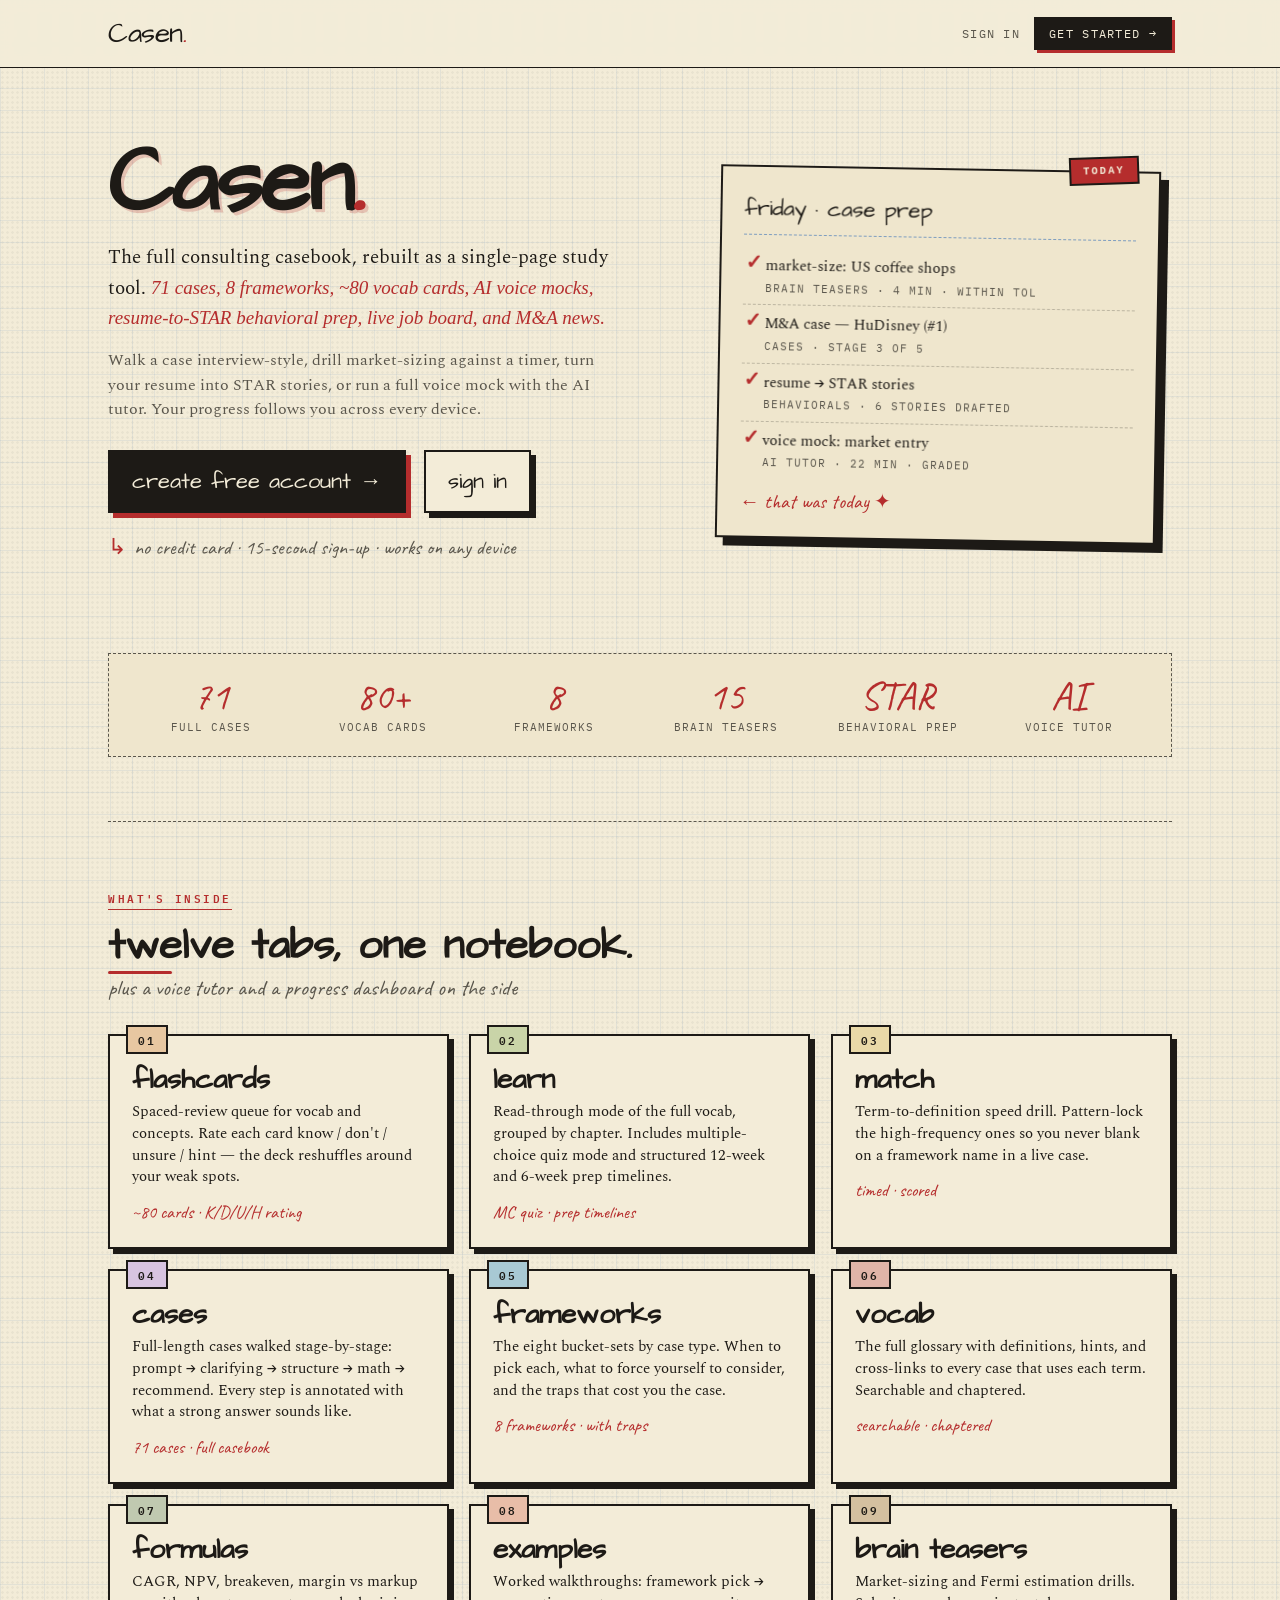
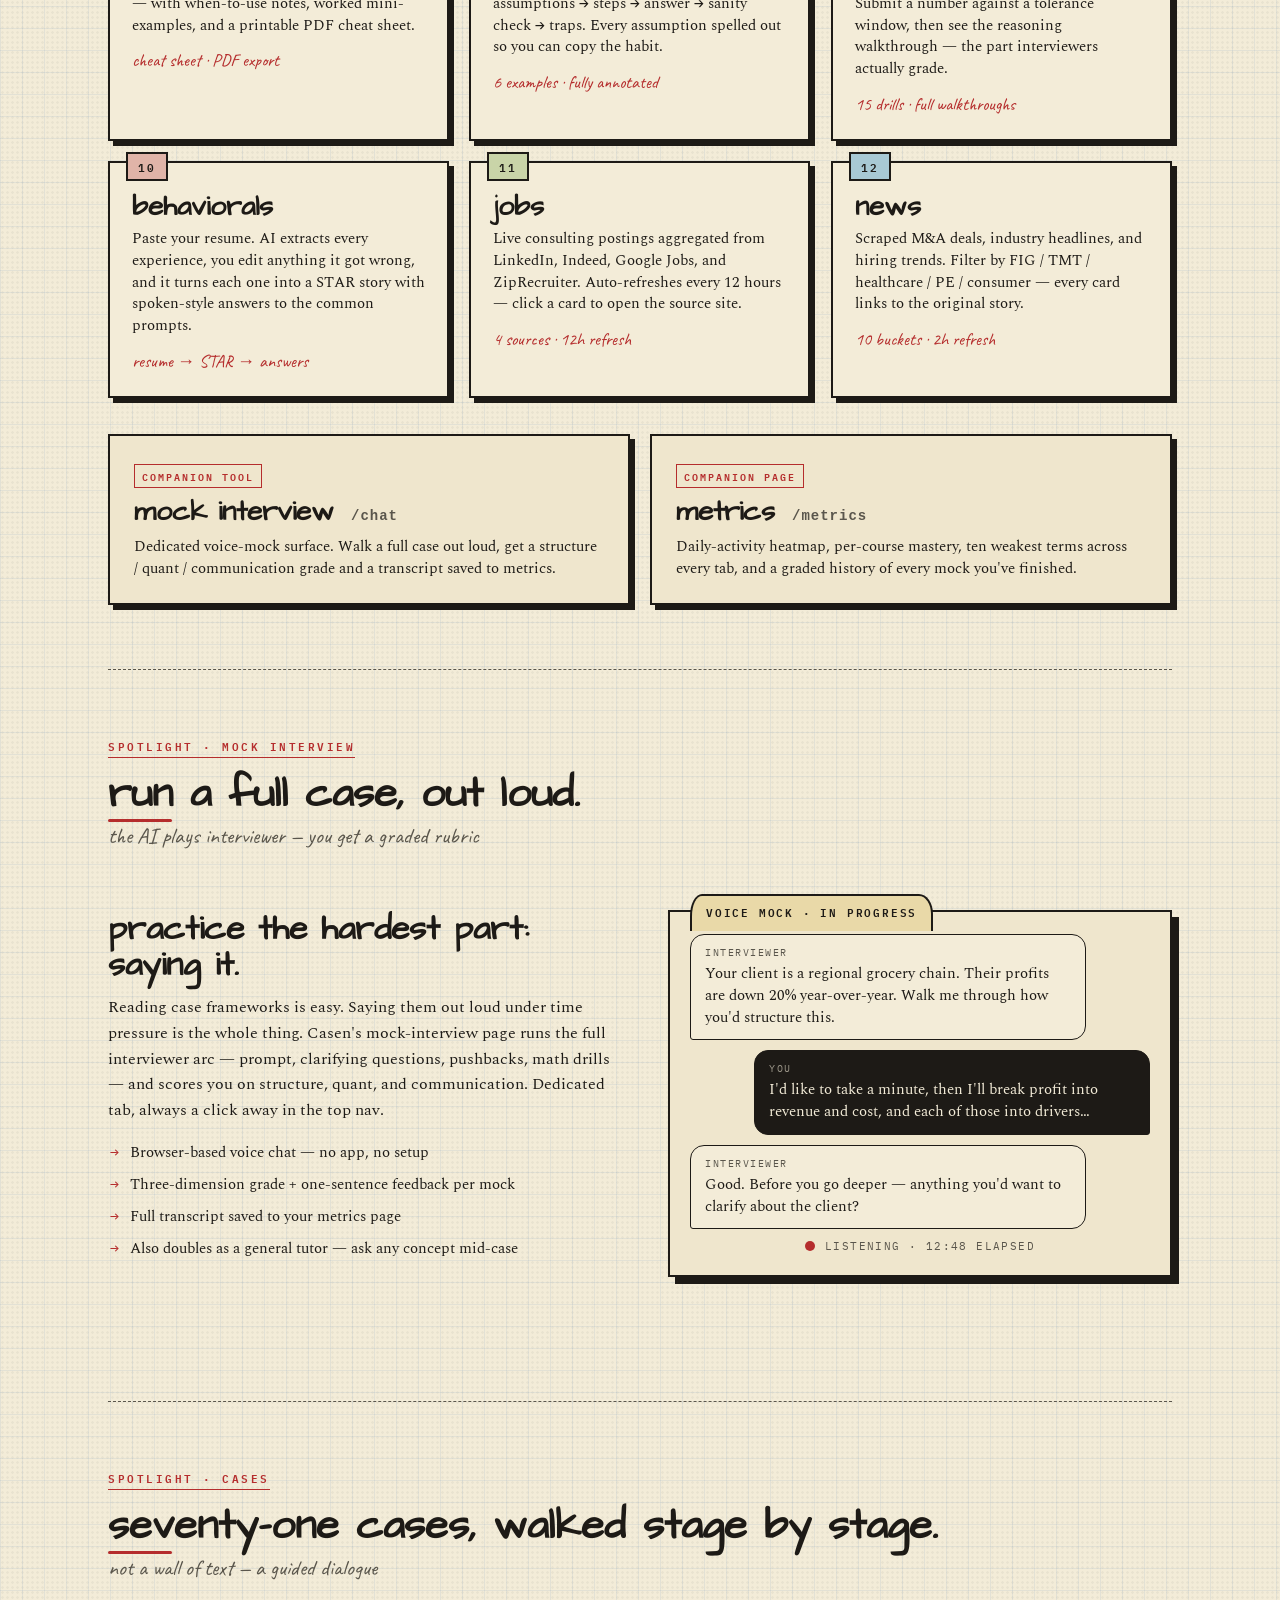
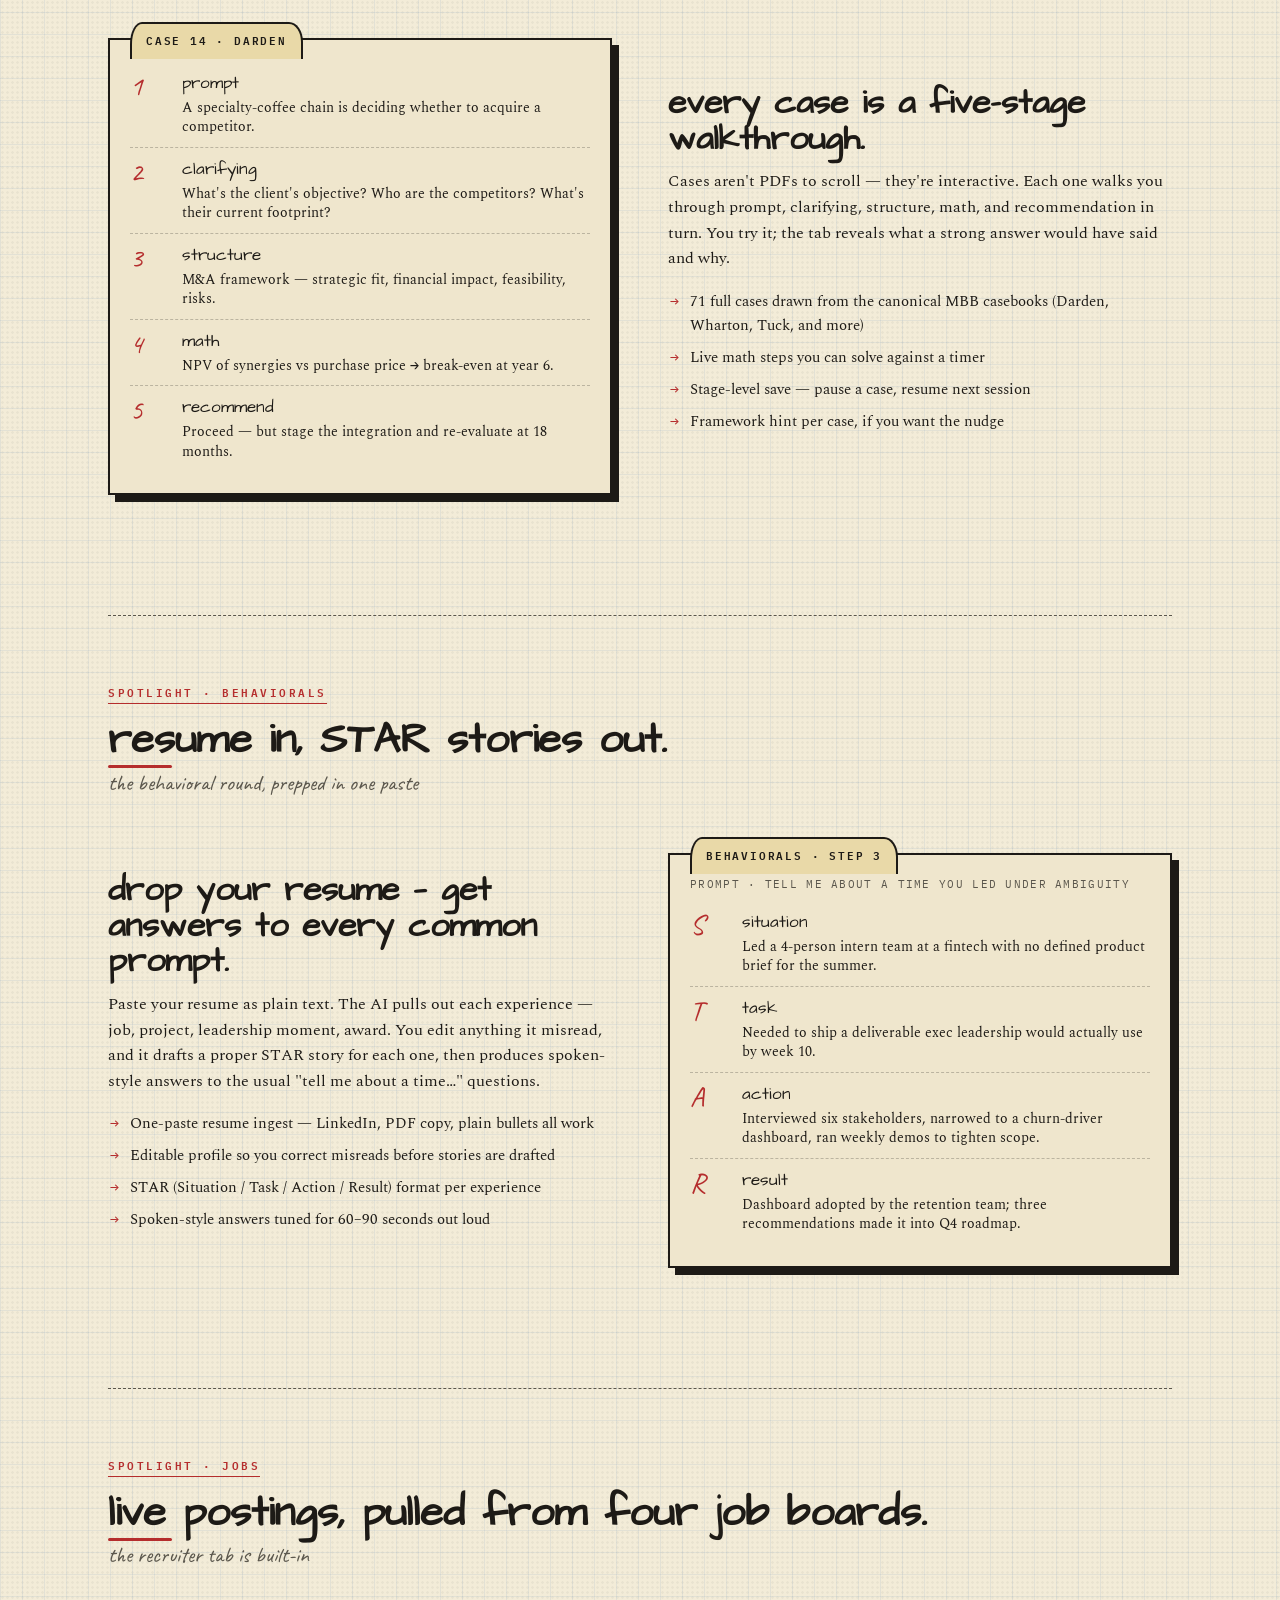
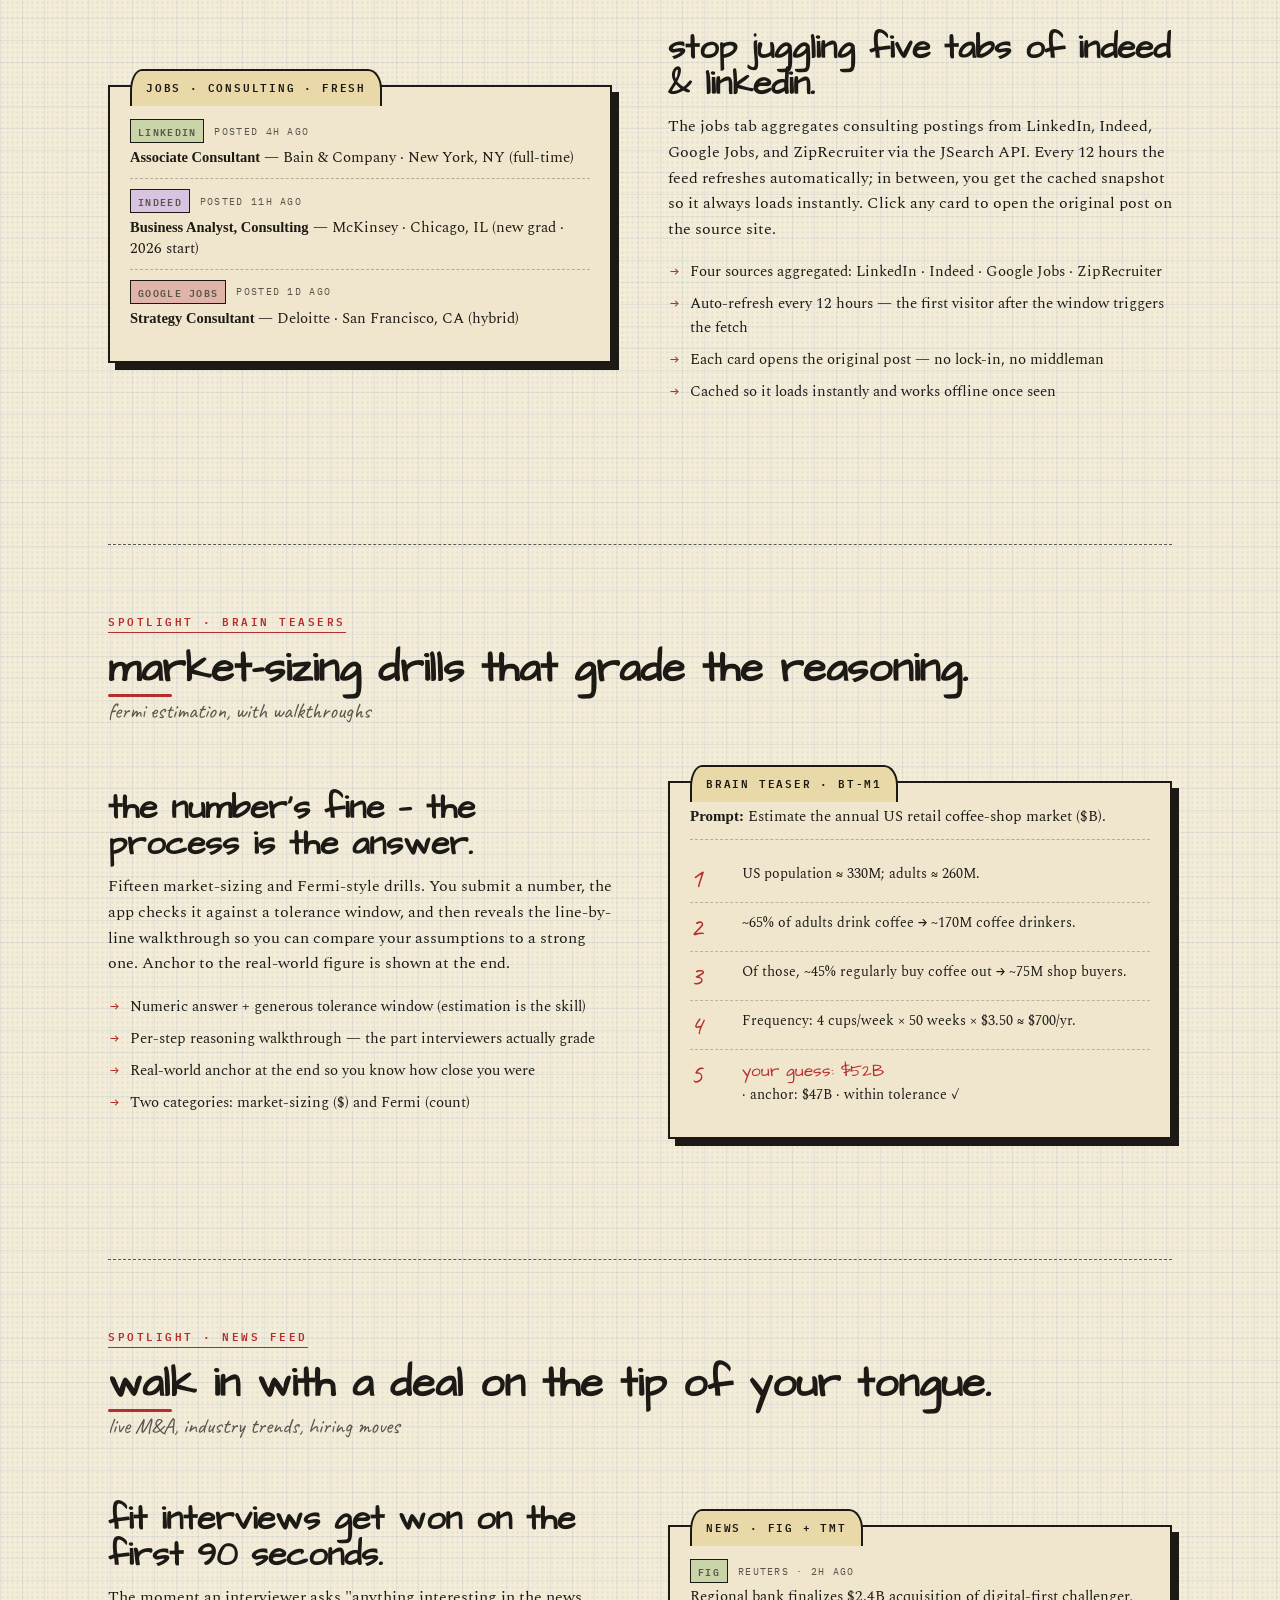
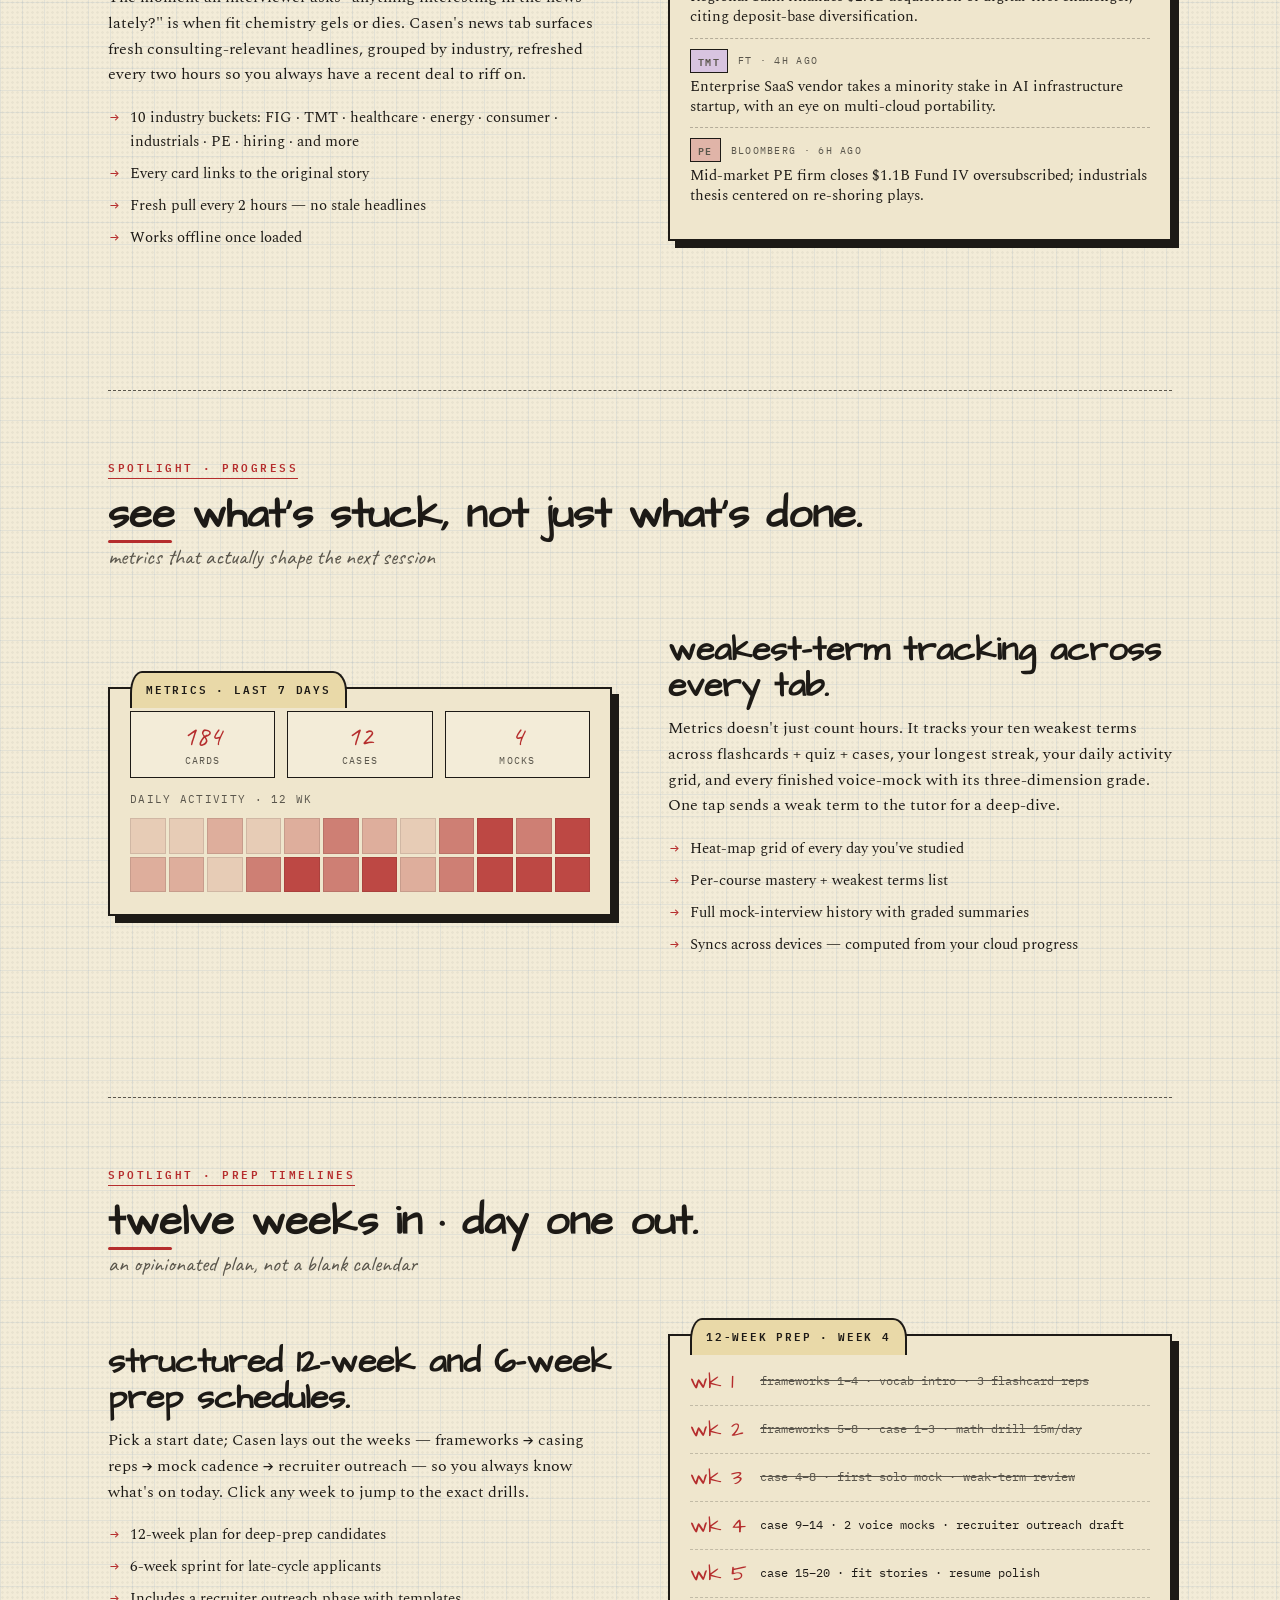
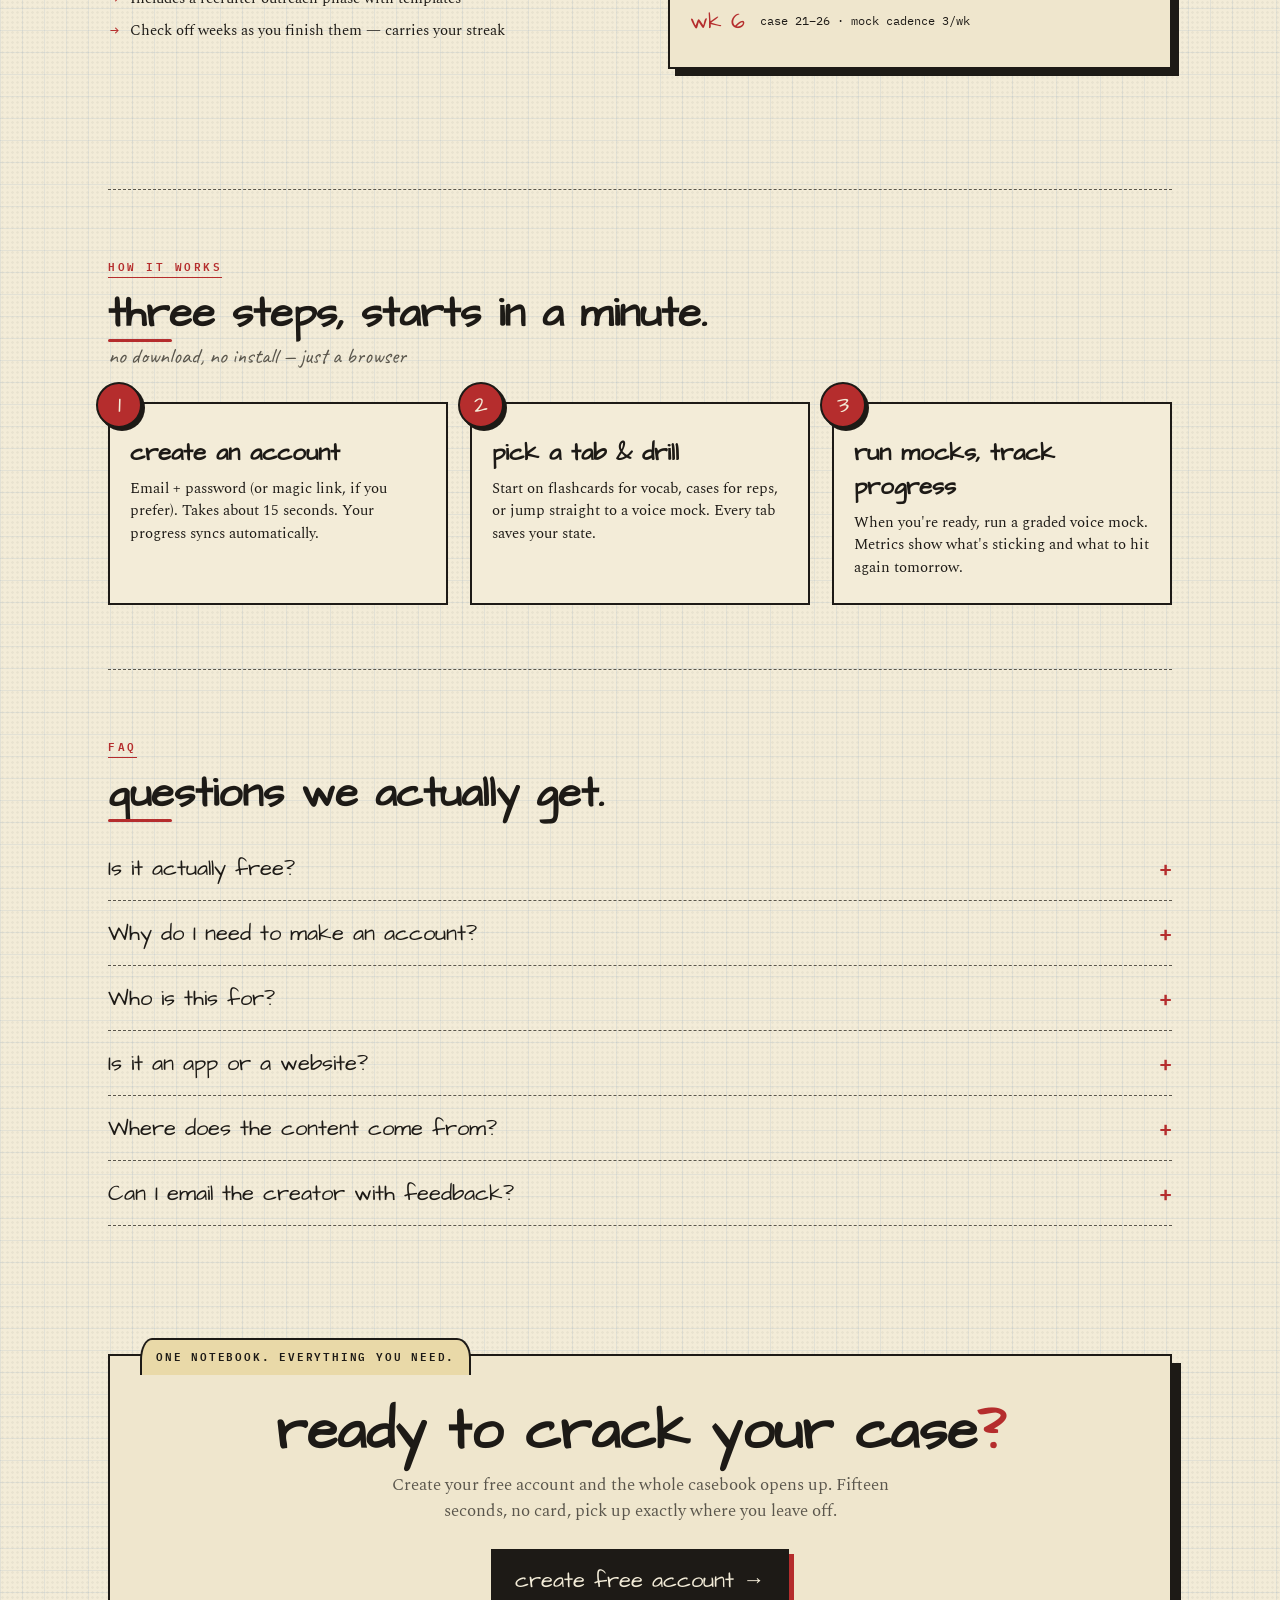
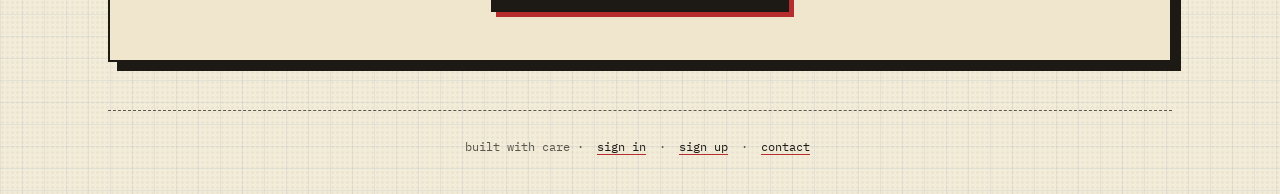
==== commit 1565deef: "Add SEO/social meta, 404 page, robots+sitemap, real README - Add og:*, twitter:*, theme-color, canon" ====
--- a/Consulting/index.html
+++ b/Consulting/index.html
@@ -3,6 +3,25 @@
 <head>
 <meta charset="UTF-8">
 <meta name="viewport" content="width=device-width, initial-scale=1.0">
+<link rel="icon" type="image/svg+xml" href="/assets/favicon.svg">
+<meta name="description" content="The full Casen notebook: 71 cases, 8 frameworks, 80+ vocab cards, AI voice mocks, behaviorals, jobs, and news.">
+<meta name="theme-color" content="#f3ecd8">
+<link rel="canonical" href="https://getcasen.com/Consulting/">
+<!-- Open Graph -->
+<meta property="og:type" content="website">
+<meta property="og:site_name" content="Casen">
+<meta property="og:title" content="Casen — consulting & casebook notebook">
+<meta property="og:description" content="The full Casen notebook: 71 cases, 8 frameworks, 80+ vocab cards, AI voice mocks, behaviorals, jobs, and news.">
+<meta property="og:url" content="https://getcasen.com/Consulting/">
+<meta property="og:image" content="https://getcasen.com/assets/og-image.svg">
+<meta property="og:image:width" content="1200">
+<meta property="og:image:height" content="630">
+<meta property="og:image:alt" content="Casen — the consulting casebook, rebuilt as a study tool">
+<!-- Twitter -->
+<meta name="twitter:card" content="summary_large_image">
+<meta name="twitter:title" content="Casen — consulting & casebook notebook">
+<meta name="twitter:description" content="The full Casen notebook: 71 cases, 8 frameworks, 80+ vocab cards, AI voice mocks, behaviorals, jobs, and news.">
+<meta name="twitter:image" content="https://getcasen.com/assets/og-image.svg">
 <title>Casen — consulting & casebook notebook</title>
 <script src="/assets/auth-gate.js?v=1"></script>
 <link rel="preconnect" href="https://fonts.googleapis.com">
@@ -12,6 +31,8 @@
 <link rel="stylesheet" href="/assets/flashcards.css?v=1">
 <link rel="stylesheet" href="/assets/chat-widget.css?v=1">
 <link rel="stylesheet" href="/assets/top-nav.css?v=1">
+<script defer src="/_vercel/insights/script.js"></script>
+<script defer src="/_vercel/speed-insights/script.js"></script>
 </head>
 <body>
 
@@ -442,7 +463,7 @@
             <div class="tl-week">wk 8–9</div>
             <div class="tl-phase">Live mocks</div>
             <div class="tl-body">
-              <strong>Get a partner.</strong> Switch to <em>Tuck</em> block (16–27). Do half cold alone, half with a partner giving you the prompt out loud. Start using the voice mock feature. Behavioral prep starts here — STAR stories for <q>Why consulting</q>, <q>lead through conflict</q>, <q>failure</q>.
+              <strong>Get a partner.</strong> Switch to <em>Tuck</em> block (16–27), then warm into the <em>MBB</em> block (28–51) — that's where the full 5-step opening + RRRN rep lives. Do half cold alone, half with a partner giving you the prompt out loud. Start using the voice mock feature. Behavioral prep starts here — STAR stories for <q>Why consulting</q>, <q>lead through conflict</q>, <q>failure</q>.
               <div class="tl-meta">1 case/day + 2 live mocks/week · 8 behavioral stories drafted</div>
             </div>
           </li>
@@ -450,7 +471,7 @@
             <div class="tl-week">wk 10–11</div>
             <div class="tl-phase">Weak-spot drills</div>
             <div class="tl-body">
-              <strong>Stop doing new cases cold. Drill what you miss.</strong> Practice pack (28–42) = targeted. Weak at market-sizing? Do 10 back to back. Weak at breakeven math? Same. Time every math block — you should hit ±5% of the answer in under 3 min.
+              <strong>Stop doing new cases cold. Drill what you miss.</strong> Practice pack (52–71) = targeted. Weak at market-sizing? Do 10 back to back. Weak at breakeven math? Same. Time every math block — you should hit ±5% of the answer in under 3 min.
               <div class="tl-meta">targeted drills · daily timed math · 3 mocks/week</div>
             </div>
           </li>
@@ -512,7 +533,7 @@
             <div class="tl-week">wk 5</div>
             <div class="tl-phase">Weak spots</div>
             <div class="tl-body">
-              <strong>Drill your misses.</strong> Practice pack (28–42) as targeted reps. If your math is the problem, do 5 math blocks/day cold. If your structure is the problem, draw frameworks on a whiteboard until they're reflex.
+              <strong>Drill your misses.</strong> Practice pack (52–71) as targeted reps. If your math is the problem, do 5 math blocks/day cold. If your structure is the problem, draw frameworks on a whiteboard until they're reflex.
               <div class="tl-meta">targeted · 2 mocks</div>
             </div>
           </li>
@@ -732,7 +753,7 @@
     <!-- ========== SOURCES ========== -->
     <div class="res-block">
       <h3 class="res-h3">Sources &amp; credits</h3>
-      <p class="res-lede">The 42 cases in this deck were hand-compiled from three public sources. The original PDFs are linked below — they're worth reading for the full case context, exhibits, and interviewer guidance that didn't make it into the flashcards.</p>
+      <p class="res-lede">The 71 cases in this deck were hand-compiled from four public sources. The original PDFs are linked below — they're worth reading for the full case context, exhibits, and interviewer guidance that didn't make it into the flashcards.</p>
 
       <ul class="src-list">
         <li class="src-item">
@@ -752,10 +773,18 @@
           </div>
         </li>
         <li class="src-item">
+          <div class="src-badge src-badge--mbb">mbb</div>
+          <div class="src-body">
+            <div class="src-title">MBB Casebook 2021 — Peter K.</div>
+            <div class="src-meta">McKinsey · BCG · Bain · L.E.K. · Kearney · 24 cases (ids 28–51)</div>
+            <div class="src-desc">24 cases inspired by the MBB recruiting cycle. Organized by weekly archetype — profitability, revenue growth, market entry, comparison. Emphasizes the 5-step opening protocol and RRRN recommendation close. Good for drilling the canonical interview flow.</div>
+          </div>
+        </li>
+        <li class="src-item">
           <div class="src-badge src-badge--practice">practice</div>
           <div class="src-body">
             <div class="src-title">Practice Pack — compiled drills</div>
-            <div class="src-meta">Hand-built · 15 cases (ids 28–42)</div>
+            <div class="src-meta">Hand-built · 20 cases (ids 52–71)</div>
             <div class="src-desc">Supplemental cases focused on single-skill reps — market sizing, breakeven math, growth strategy, pricing. Shorter than the full MBA cases; designed for speed drills in wk 10+.</div>
           </div>
         </li>
@@ -793,6 +822,36 @@
   </div>
 </section>
 
+<!-- ================= NEWS ================= -->
+<section class="sheet" id="news">
+  <div class="sheet-margin">
+    <h2 class="pencil">News — M&amp;A deals, industry, hiring trends</h2>
+    <p class="kicker">Scraped from Google News (which aggregates Reuters, Bloomberg, WSJ, FT, DealBook, PE Hub, etc.) via the free RSS search endpoint. Pick an industry bucket — FIG, TMT, healthcare, PE, hiring trends — each cached for two hours. Every card links straight to the original story on the publisher's site.</p>
+
+    <div class="news-filter" id="news-filter" role="tablist" aria-label="news industry filter">
+      <button class="news-chip is-active" data-industry="all"          type="button">all M&amp;A</button>
+      <button class="news-chip"           data-industry="deals"        type="button">announced deals</button>
+      <button class="news-chip"           data-industry="fig"          type="button">FIG</button>
+      <button class="news-chip"           data-industry="tmt"          type="button">TMT</button>
+      <button class="news-chip"           data-industry="healthcare"   type="button">healthcare</button>
+      <button class="news-chip"           data-industry="energy"       type="button">energy</button>
+      <button class="news-chip"           data-industry="consumer"     type="button">consumer</button>
+      <button class="news-chip"           data-industry="industrials"  type="button">industrials</button>
+      <button class="news-chip"           data-industry="pe"           type="button">private equity</button>
+      <button class="news-chip"           data-industry="hiring"       type="button">hiring trends</button>
+    </div>
+
+    <div class="news-toolbar" id="news-toolbar">
+      <span class="news-meta" id="news-meta">loading latest headlines…</span>
+      <button class="mini-btn" id="news-refresh" type="button" title="reload the feed">↻ reload</button>
+    </div>
+
+    <div class="news-list" id="news-list">
+      <div class="news-empty">fetching latest headlines…</div>
+    </div>
+  </div>
+</section>
+
 <!-- ================= BEHAVIORALS ================= -->
 <section class="sheet" id="behaviorals">
   <div class="sheet-margin">
@@ -977,15 +1036,6 @@
     </div>
   </div>
 </div>
-
-<footer class="footer">
-  <div style="margin-top:6px">
-    want to contribute? →
-    <a href="https://github.com/rohanmalhotra0/OperatingSystems" style="color:var(--ink);border-bottom:1px solid var(--red);text-decoration:none;margin:0 4px">github repo</a>
-    ·
-    <a href="https://rohanm.org" style="color:var(--ink);border-bottom:1px solid var(--red);text-decoration:none;margin:0 4px">rohanm.org</a>
-  </div>
-</footer>
 
 <script src="content.js?v=1"></script>
 <script src="/assets/flashcards.js?v=1"></script>
--- a/Consulting/style.css
+++ b/Consulting/style.css
@@ -110,6 +110,14 @@
   margin-bottom: 0;
   flex-wrap: wrap;
 }
+/* jobs / news / behaviorals live on this page but are reached through the
+ * top nav, not the notebook tab strip — hide the tabs so they don't imply
+ * the section is part of the 9-chapter study flow. */
+body[data-active-sheet="jobs"] .file-tabs,
+body[data-active-sheet="news"] .file-tabs,
+body[data-active-sheet="behaviorals"] .file-tabs {
+  display: none;
+}
 .tab{
   all: unset;
   cursor: pointer;
@@ -1559,6 +1567,23 @@
   color: var(--ink);
   text-transform: uppercase;
 }
+.case-section-banner--mbb{
+  background: var(--tab-5);
+  margin-top: 36px;
+}
+.case-section-banner--mbb::before{
+  content: "mckinsey · bcg · bain";
+  position: absolute;
+  top: -12px; left: 22px;
+  background: var(--paper);
+  border: 1.5px solid var(--ink);
+  padding: 2px 10px;
+  font-family:'IBM Plex Mono', monospace;
+  font-size: 10.5px;
+  letter-spacing: 2px;
+  color: var(--red);
+  text-transform: uppercase;
+}
 .case-section-banner-main{
   font-family:'Caveat', cursive;
   font-size: 30px;
@@ -1588,11 +1613,15 @@
 .case-source-badge--darden{ background: var(--tab-3); color: var(--ink); }
 .case-source-badge--practice{ background: var(--tab-4); color: var(--ink); border-color: var(--red); }
 .case-source-badge--tuck{ background: var(--tab-2); color: var(--ink); border-color: var(--ink); }
+.case-source-badge--mbb{ background: var(--tab-5); color: var(--ink); border-color: var(--red); }
 .case-item--practice{
   border-left: 4px solid var(--red);
 }
 .case-item--tuck{
   border-left: 4px solid var(--tab-2);
+}
+.case-item--mbb{
+  border-left: 4px solid var(--tab-5);
 }
 
 /* ---------- Exhibits (tables, bars, lines) ---------- */
@@ -2065,6 +2094,7 @@
 }
 .src-badge--darden{ background: var(--tab-3); }
 .src-badge--tuck{ background: var(--tab-2); }
+.src-badge--mbb{ background: var(--tab-5); border-color: var(--red); }
 .src-badge--practice{ background: var(--tab-4); border-color: var(--red); }
 .src-title{
   font-family:'Caveat', cursive;
@@ -2884,6 +2914,151 @@
   margin-top: 4px;
 }
 
+/* =========================================================
+   NEWS — M&A deals / industry / hiring trends
+   ========================================================= */
+.news-filter{
+  display: flex;
+  flex-wrap: wrap;
+  gap: 8px;
+  padding: 2px 0 14px;
+  margin-bottom: 6px;
+  border-bottom: 1px dashed var(--pencil);
+}
+.news-chip{
+  font-family:'IBM Plex Mono', monospace;
+  font-size: 11.5px;
+  letter-spacing: 0.04em;
+  text-transform: lowercase;
+  padding: 5px 11px;
+  background: var(--paper);
+  color: var(--pencil);
+  border: 1.5px solid var(--pencil);
+  cursor: pointer;
+  transition: transform 0.08s ease, box-shadow 0.08s ease, background 0.08s ease, color 0.08s ease;
+}
+.news-chip:hover{
+  color: var(--ink);
+  border-color: var(--ink);
+  background: var(--paper-dark);
+}
+.news-chip.is-active{
+  background: var(--tab-5);
+  color: var(--ink);
+  border-color: var(--ink);
+  box-shadow: 2px 2px 0 var(--ink);
+}
+
+.news-toolbar{
+  display: flex;
+  align-items: center;
+  justify-content: space-between;
+  gap: 12px;
+  padding: 10px 2px 12px;
+  margin-bottom: 16px;
+  flex-wrap: wrap;
+}
+.news-meta{
+  font-family:'IBM Plex Mono', monospace;
+  font-size: 12.5px;
+  color: var(--pencil);
+  letter-spacing: 0.02em;
+  line-height: 1.6;
+}
+.news-meta strong{ color: var(--ink); }
+.news-meta em{ font-style: italic; color: var(--red); }
+.news-stale{
+  color: var(--red);
+  font-style: italic;
+}
+.news-fetched{ opacity: 0.75; }
+
+.news-list{
+  display: grid;
+  grid-template-columns: repeat(auto-fill, minmax(340px, 1fr));
+  gap: 14px;
+}
+.news-empty{
+  grid-column: 1 / -1;
+  font-family:'Spectral', serif;
+  font-style: italic;
+  color: var(--pencil);
+  text-align: center;
+  padding: 42px 14px;
+  border: 1.5px dashed var(--pencil);
+  background: var(--paper-dark);
+}
+.news-error{ color: var(--red); font-style: normal; }
+
+.news-card{
+  display: flex;
+  flex-direction: column;
+  gap: 6px;
+  padding: 14px 14px 12px;
+  background: var(--paper);
+  border: 1.5px solid var(--ink);
+  box-shadow: 2px 2px 0 var(--ink);
+  color: var(--ink);
+  text-decoration: none;
+  transition: transform 0.08s ease, box-shadow 0.08s ease, background 0.08s ease;
+  /* keep long unbreakable strings (pasted URLs, RSS hashes) inside the card */
+  min-width: 0;
+  overflow: hidden;
+}
+.news-card:hover,
+.news-card:focus-visible{
+  transform: translate(-1px, -1px);
+  box-shadow: 3px 3px 0 var(--ink);
+  background: var(--paper-dark);
+  outline: none;
+}
+.news-title{
+  font-family:'Spectral', serif;
+  font-weight: 700;
+  font-size: 16px;
+  line-height: 1.3;
+  color: var(--ink);
+  overflow-wrap: anywhere;
+  word-break: break-word;
+}
+.news-snip{
+  font-family:'Spectral', serif;
+  font-size: 13.5px;
+  line-height: 1.45;
+  color: var(--pencil);
+  margin: 2px 0 4px;
+  overflow-wrap: anywhere;
+  word-break: break-word;
+  /* Cap to a few lines in case the snippet is unusually long. */
+  display: -webkit-box;
+  -webkit-line-clamp: 4;
+  -webkit-box-orient: vertical;
+  overflow: hidden;
+}
+.news-meta-row{
+  display: flex;
+  flex-wrap: wrap;
+  gap: 10px;
+  align-items: center;
+  font-family:'IBM Plex Mono', monospace;
+  font-size: 11px;
+  color: var(--pencil);
+  letter-spacing: 0.04em;
+  margin-top: auto;
+  padding-top: 6px;
+  border-top: 1px dashed var(--pencil);
+}
+.news-src{
+  text-transform: uppercase;
+  letter-spacing: 0.08em;
+  color: var(--red);
+  font-weight: 600;
+}
+.news-when{
+  font-style: italic;
+  opacity: 0.85;
+}
+
 /* ============== BEHAVIORALS ============== */
 .beh-step{
   margin: 26px 0 34px;
--- a/assets/chat-widget.css
+++ b/assets/chat-widget.css
@@ -1102,3 +1102,502 @@
   color: var(--cw-ink);
 }
 .cw-mock-msg-btn:hover{ background: var(--cw-paper-soft); }
+
+/* =========================================================
+   Call UI — mock interview "phone call" experience
+   Dark surface, central orb, minimal controls. Inspired by
+   ChatGPT voice mode.
+   ========================================================= */
+.cw-call{
+  --call-bg:       #0a0a14;
+  --call-bg-2:     #141427;
+  --call-ink:      #f2f2f8;
+  --call-sub:      rgba(242,242,248,0.65);
+  --call-line:     rgba(255,255,255,0.08);
+  --call-accent:   #ffd27a;  /* warm idle */
+  --call-ai:       #8fb7ff;  /* blue — interviewer speaking */
+  --call-user:     #a8f0c1;  /* green — you speaking */
+  --call-warn:     #ff8282;
+
+  position: relative;
+  display: flex;
+  flex-direction: column;
+  min-height: 0;
+  flex: 1;
+  background: radial-gradient(ellipse at 50% 20%, var(--call-bg-2) 0%, var(--call-bg) 70%);
+  color: var(--call-ink);
+  padding: 16px 18px 14px;
+  gap: 10px;
+  overflow: hidden;
+  isolation: isolate;
+}
+.cw-call::before{
+  /* subtle grain */
+  content: "";
+  position: absolute; inset: 0;
+  background-image: radial-gradient(rgba(255,255,255,0.035) 1px, transparent 1px);
+  background-size: 3px 3px;
+  pointer-events: none;
+  opacity: 0.5;
+  z-index: 0;
+}
+.cp-main .cw-call{ padding: 22px 28px 18px 78px; min-height: calc(100vh - 140px); }
+
+/* ---------- top bar ---------- */
+.cw-call-top{
+  position: relative; z-index: 2;
+  display: flex; align-items: center; gap: 12px;
+}
+.cw-call-top-mid{
+  flex: 1;
+  display: flex; flex-direction: column; align-items: center; gap: 4px;
+  min-width: 0;
+}
+.cw-call-blocklbl{
+  font-family: 'IBM Plex Mono', monospace;
+  font-size: 11px;
+  letter-spacing: 2px;
+  text-transform: uppercase;
+  color: var(--call-sub);
+}
+.cw-call-steps{
+  display: flex; align-items: center; gap: 3px;
+}
+.cw-call-dot{
+  width: 22px; height: 22px;
+  border-radius: 50%;
+  display: grid; place-items: center;
+  font-family: 'IBM Plex Mono', monospace;
+  font-size: 10px;
+  border: 1px solid rgba(255,255,255,0.18);
+  color: var(--call-sub);
+  background: rgba(255,255,255,0.02);
+  transition: all 160ms ease;
+}
+.cw-call-dot--done{
+  background: rgba(168,240,193,0.14);
+  border-color: rgba(168,240,193,0.5);
+  color: var(--call-user);
+}
+.cw-call-dot--active{
+  background: rgba(255,255,255,0.95);
+  border-color: #fff;
+  color: #141427;
+  box-shadow: 0 0 12px rgba(255,255,255,0.35);
+}
+.cw-call-dot-sep{
+  width: 10px; height: 1px;
+  background: rgba(255,255,255,0.14);
+}
+.cw-call-topbtn{
+  all: unset;
+  cursor: pointer;
+  width: 34px; height: 34px;
+  display: grid; place-items: center;
+  border: 1px solid rgba(255,255,255,0.18);
+  border-radius: 50%;
+  color: var(--call-ink);
+  background: rgba(255,255,255,0.04);
+  transition: background 140ms ease, transform 140ms ease;
+}
+.cw-call-topbtn:hover{ background: rgba(255,255,255,0.1); }
+.cw-call-topbtn:active{ transform: scale(0.95); }
+.cw-call-topbtn-glyph{
+  font-family: 'IBM Plex Mono', monospace;
+  font-size: 15px;
+  font-style: italic;
+}
+
+/* ---------- body / orb ---------- */
+.cw-call-body{
+  position: relative; z-index: 1;
+  flex: 1;
+  display: flex; flex-direction: column;
+  align-items: center; justify-content: center;
+  gap: 10px;
+  padding: 12px 0;
+  min-height: 320px;
+}
+.cw-call-title{
+  font-family: 'Caveat', cursive;
+  font-size: 30px;
+  line-height: 1.05;
+  color: var(--call-ink);
+  text-align: center;
+  max-width: 80%;
+}
+.cw-call-sub{
+  font-family: 'IBM Plex Mono', monospace;
+  font-size: 10.5px;
+  letter-spacing: 1.6px;
+  text-transform: uppercase;
+  color: var(--call-sub);
+}
+.cw-call-orb-wrap{
+  position: relative;
+  margin: 12px 0 4px;
+  display: flex; flex-direction: column; align-items: center; gap: 12px;
+}
+.cw-call-orb{
+  --cw-orb-scale: 1;
+  --cw-orb-glow: 0.4;
+  --cw-orb-active: 0;
+  --orb-size: clamp(180px, 32vw, 280px);
+  position: relative;
+  width: var(--orb-size);
+  height: var(--orb-size);
+  border-radius: 50%;
+  cursor: pointer;
+  transform: scale(var(--cw-orb-scale));
+  transition: transform 80ms linear;
+  outline: none;
+  will-change: transform;
+}
+.cw-call-orb:focus-visible{
+  box-shadow: 0 0 0 3px rgba(255,255,255,0.35), 0 0 60px rgba(143,183,255,0.4);
+}
+.cw-orb-halo{
+  position: absolute; inset: -45%;
+  background: radial-gradient(circle at center,
+    rgba(255,210,122,0.35) 0%,
+    rgba(143,183,255,0.2) 35%,
+    rgba(143,183,255,0) 65%);
+  filter: blur(28px);
+  opacity: calc(0.55 + var(--cw-orb-glow) * 0.8);
+  transition: opacity 140ms ease;
+  pointer-events: none;
+}
+.cw-orb-ring{
+  position: absolute; inset: 0;
+  border-radius: 50%;
+  background: conic-gradient(from 0deg,
+    rgba(255,210,122,0.9),
+    rgba(143,183,255,0.9),
+    rgba(168,240,193,0.9),
+    rgba(255,210,122,0.9));
+  filter: blur(18px);
+  opacity: 0.55;
+  animation: cw-orb-rot 14s linear infinite;
+}
+.cw-orb-ring--2{
+  inset: 6%;
+  animation-duration: 22s;
+  animation-direction: reverse;
+  filter: blur(12px);
+  opacity: 0.75;
+}
+.cw-orb-ring--3{
+  inset: 14%;
+  animation-duration: 32s;
+  filter: blur(8px);
+  opacity: 0.9;
+}
+.cw-orb-core{
+  position: absolute; inset: 18%;
+  border-radius: 50%;
+  background: radial-gradient(circle at 35% 30%,
+    rgba(255,255,255,0.95) 0%,
+    rgba(255,235,200,0.9) 20%,
+    rgba(255,180,120,0.5) 45%,
+    rgba(80,60,130,0.35) 75%,
+    rgba(20,20,40,0.8) 100%);
+  box-shadow:
+    inset 0 -12px 30px rgba(0,0,0,0.45),
+    inset 0 8px 18px rgba(255,255,255,0.25),
+    0 10px 40px rgba(143,183,255,0.25);
+}
+.cw-orb-shine{
+  position: absolute;
+  top: 12%; left: 22%;
+  width: 32%; height: 26%;
+  border-radius: 50%;
+  background: radial-gradient(ellipse at center, rgba(255,255,255,0.85) 0%, rgba(255,255,255,0) 70%);
+  filter: blur(4px);
+  pointer-events: none;
+  opacity: 0.8;
+}
+@keyframes cw-orb-rot{
+  to { transform: rotate(360deg); }
+}
+
+/* Orb tints by conversational state */
+.cw-call[data-state="ai"]    .cw-orb-core { background: radial-gradient(circle at 35% 30%, rgba(255,255,255,0.95) 0%, rgba(200,220,255,0.9) 20%, rgba(120,160,250,0.6) 45%, rgba(50,50,120,0.45) 75%, rgba(15,20,40,0.85) 100%); }
+.cw-call[data-state="ai"]    .cw-orb-halo { background: radial-gradient(circle at center, rgba(143,183,255,0.5) 0%, rgba(143,183,255,0.2) 40%, rgba(143,183,255,0) 70%); }
+.cw-call[data-state="user"]  .cw-orb-core { background: radial-gradient(circle at 35% 30%, rgba(255,255,255,0.95) 0%, rgba(220,255,230,0.9) 20%, rgba(130,235,180,0.6) 45%, rgba(40,90,70,0.45) 75%, rgba(10,25,20,0.85) 100%); }
+.cw-call[data-state="user"]  .cw-orb-halo { background: radial-gradient(circle at center, rgba(168,240,193,0.55) 0%, rgba(168,240,193,0.18) 40%, rgba(168,240,193,0) 70%); }
+.cw-call[data-state="think"] .cw-orb-core { filter: saturate(0.7) brightness(0.88); }
+.cw-call[data-state="think"] .cw-orb-ring{ animation-duration: 6s; }
+
+.cw-call-status{
+  font-family: 'IBM Plex Mono', monospace;
+  font-size: 12px;
+  letter-spacing: 1.8px;
+  text-transform: uppercase;
+  color: var(--call-sub);
+  margin-top: 4px;
+  min-height: 1.2em;
+}
+.cw-call-timer{
+  font-family: 'IBM Plex Mono', monospace;
+  font-size: 13px;
+  color: rgba(255,255,255,0.4);
+  letter-spacing: 1.4px;
+}
+
+/* ---------- captions ---------- */
+.cw-call-caption{
+  position: relative; z-index: 1;
+  max-width: 640px;
+  margin: 0 auto;
+  text-align: center;
+  min-height: 54px;
+  display: flex; flex-direction: column; gap: 4px;
+  padding: 0 16px;
+}
+.cw-call-cap-role{
+  font-family: 'IBM Plex Mono', monospace;
+  font-size: 9.5px;
+  letter-spacing: 1.8px;
+  text-transform: uppercase;
+  color: var(--call-sub);
+}
+.cw-call-cap-text{
+  font-family: 'Spectral', serif;
+  font-size: 16px;
+  line-height: 1.45;
+  color: var(--call-ink);
+  max-height: 4.8em;
+  overflow: hidden;
+  display: -webkit-box;
+  -webkit-line-clamp: 3;
+  -webkit-box-orient: vertical;
+}
+
+/* ---------- call controls ---------- */
+.cw-call-controls{
+  position: relative; z-index: 2;
+  display: flex; align-items: center; justify-content: center;
+  gap: 10px;
+  padding: 8px 0 4px;
+  flex-wrap: wrap;
+}
+.cw-call-ctrl{
+  all: unset;
+  cursor: pointer;
+  display: flex; flex-direction: column; align-items: center; gap: 4px;
+  padding: 10px 14px;
+  min-width: 58px;
+  border: 1px solid rgba(255,255,255,0.18);
+  border-radius: 14px;
+  background: rgba(255,255,255,0.05);
+  color: var(--call-ink);
+  transition: background 140ms ease, border-color 140ms ease, transform 140ms ease;
+}
+.cw-call-ctrl:hover{ background: rgba(255,255,255,0.11); }
+.cw-call-ctrl:active{ transform: scale(0.96); }
+.cw-call-ctrl-glyph{
+  font-family: 'IBM Plex Mono', monospace;
+  font-size: 16px;
+}
+.cw-call-ctrl-lbl{
+  font-family: 'IBM Plex Mono', monospace;
+  font-size: 9.5px;
+  letter-spacing: 1.4px;
+  text-transform: uppercase;
+  color: var(--call-sub);
+}
+.cw-call-ctrl--mic{
+  width: 66px; height: 66px;
+  min-width: 66px;
+  border-radius: 50%;
+  background: linear-gradient(180deg, #ffd27a 0%, #f89d3e 100%);
+  color: #1a1208;
+  border-color: rgba(255,210,122,0.8);
+  box-shadow: 0 6px 24px rgba(255,180,90,0.35);
+  padding: 0;
+}
+.cw-call-ctrl--mic:hover{ background: linear-gradient(180deg, #ffe199 0%, #ffaf5a 100%); }
+.cw-call-ctrl--mic .cw-call-ctrl-glyph{ font-size: 22px; }
+.cw-call-ctrl--listening{
+  background: linear-gradient(180deg, #ff8282 0%, #e04b4b 100%) !important;
+  color: #fff;
+  border-color: rgba(255,130,130,0.9);
+  box-shadow: 0 0 0 0 rgba(255,130,130,0.6);
+  animation: cw-call-pulse 1.3s ease-out infinite;
+}
+.cw-call-ctrl--processing{
+  background: linear-gradient(180deg, #8fb7ff 0%, #5e7bff 100%) !important;
+  color: #fff;
+}
+.cw-call-ctrl--error{
+  background: linear-gradient(180deg, #ff8282 0%, #a83030 100%) !important;
+  color: #fff;
+}
+@keyframes cw-call-pulse{
+  0%   { box-shadow: 0 0 0 0   rgba(255,130,130,0.55); }
+  70%  { box-shadow: 0 0 0 18px rgba(255,130,130,0); }
+  100% { box-shadow: 0 0 0 0   rgba(255,130,130,0); }
+}
+.cw-call-ctrl--end{ color: var(--call-warn); border-color: rgba(255,130,130,0.4); }
+.cw-call-ctrl--end:hover{ background: rgba(255,130,130,0.15); }
+.cw-call-ctrl--advance{ color: var(--call-user); border-color: rgba(168,240,193,0.4); }
+.cw-call-ctrl--advance:hover{ background: rgba(168,240,193,0.12); }
+
+/* ---------- drawer ---------- */
+.cw-call-drawer{
+  position: absolute;
+  top: 0; right: 0; bottom: 0;
+  width: min(420px, 92%);
+  background: rgba(10,10,18,0.96);
+  border-left: 1px solid var(--call-line);
+  padding: 18px 20px;
+  overflow-y: auto;
+  transform: translateX(100%);
+  transition: transform 280ms cubic-bezier(.4,0,.2,1);
+  z-index: 5;
+  backdrop-filter: blur(10px);
+}
+.cw-call-drawer[data-open="true"]{
+  transform: translateX(0);
+  box-shadow: -12px 0 40px rgba(0,0,0,0.5);
+}
+.cw-call-drawer-head{
+  display: flex; align-items: center; justify-content: space-between; gap: 8px;
+  padding-bottom: 10px;
+  border-bottom: 1px solid var(--call-line);
+  margin-bottom: 14px;
+}
+.cw-call-drawer-title{
+  font-family: 'Caveat', cursive;
+  font-size: 20px;
+  color: var(--call-ink);
+}
+.cw-call-drawer-close{
+  all: unset;
+  cursor: pointer;
+  width: 28px; height: 28px;
+  display: grid; place-items: center;
+  border-radius: 50%;
+  color: var(--call-sub);
+  font-size: 20px;
+  background: rgba(255,255,255,0.06);
+}
+.cw-call-drawer-close:hover{ background: rgba(255,255,255,0.14); color: var(--call-ink); }
+.cw-call-drawer-sec{ margin-bottom: 18px; }
+.cw-call-drawer-lbl{
+  font-family: 'IBM Plex Mono', monospace;
+  font-size: 10px;
+  letter-spacing: 1.6px;
+  text-transform: uppercase;
+  color: var(--call-sub);
+  margin-bottom: 6px;
+}
+.cw-call-drawer-body{
+  font-family: 'Spectral', serif;
+  font-size: 14px;
+  line-height: 1.5;
+  color: rgba(242,242,248,0.9);
+}
+.cw-call-drawer-tips{
+  margin: 0; padding-left: 18px;
+  font-family: 'Spectral', serif;
+  font-size: 13.5px;
+  line-height: 1.5;
+  color: rgba(242,242,248,0.85);
+}
+.cw-call-drawer-tips li{ margin-bottom: 4px; }
+.cw-call-drawer-transcript{
+  display: flex; flex-direction: column; gap: 10px;
+  max-height: 45vh;
+  overflow-y: auto;
+  padding-right: 4px;
+}
+.cw-call-trans-row{
+  padding: 8px 10px;
+  border-radius: 10px;
+  background: rgba(255,255,255,0.04);
+}
+.cw-call-trans-row--user{ background: rgba(168,240,193,0.08); }
+.cw-call-trans-row--ai{ background: rgba(143,183,255,0.08); }
+.cw-call-trans-role{
+  font-family: 'IBM Plex Mono', monospace;
+  font-size: 9.5px;
+  letter-spacing: 1.6px;
+  text-transform: uppercase;
+  color: var(--call-sub);
+  margin-bottom: 3px;
+}
+.cw-call-trans-text{
+  font-family: 'Spectral', serif;
+  font-size: 13.5px;
+  line-height: 1.5;
+  color: var(--call-ink);
+}
+
+/* Hidden message box used by runTurn internals — messages still append
+   here but the node is visually removed from the call UI. */
+.cw-mock-msgs--hidden{
+  position: absolute;
+  width: 1px; height: 1px;
+  overflow: hidden;
+  opacity: 0;
+  pointer-events: none;
+  clip-path: inset(50%);
+}
+
+/* Settings popover — dark variant when inside the call UI */
+.cw-call .cw-mock-settings-popover{
+  position: absolute;
+  top: 56px; right: 16px;
+  z-index: 6;
+  background: rgba(20,20,40,0.98);
+  border: 1px solid var(--call-line);
+  color: var(--call-ink);
+  padding: 14px 16px;
+  border-radius: 12px;
+  min-width: 240px;
+  box-shadow: 0 12px 40px rgba(0,0,0,0.4);
+  backdrop-filter: blur(10px);
+}
+.cw-call .cw-mock-settings-popover select,
+.cw-call .cw-mock-settings-popover input[type="checkbox"]{
+  color-scheme: dark;
+}
+.cw-call .cw-mock-settings-popover .cw-mock-settings-h{
+  color: var(--call-ink);
+  font-family: 'IBM Plex Mono', monospace;
+  font-size: 11px;
+  letter-spacing: 1.6px;
+  text-transform: uppercase;
+  margin-bottom: 10px;
+  display: flex; align-items: center; justify-content: space-between;
+}
+.cw-call .cw-mock-settings-row{
+  display: flex; align-items: center; justify-content: space-between;
+  gap: 10px;
+  margin-bottom: 8px;
+  font-family: 'IBM Plex Mono', monospace;
+  font-size: 12px;
+  color: rgba(242,242,248,0.9);
+}
+.cw-call .cw-mock-settings-close{
+  all: unset; cursor: pointer;
+  color: var(--call-sub);
+  font-size: 18px;
+  line-height: 1;
+}
+
+/* Reduced-motion guard: keep the orb calm. */
+@media (prefers-reduced-motion: reduce){
+  .cw-orb-ring{ animation: none !important; }
+  .cw-call-orb{ transition: none !important; }
+  .cw-call-ctrl--listening{ animation: none !important; }
+}
+
+/* Narrow widget surface — keep orb smaller and controls tight */
+.cw-call--widget .cw-call-orb{ --orb-size: clamp(150px, 50vw, 220px); }
+.cw-call--widget .cw-call-title{ font-size: 24px; }
+.cw-call--widget{ padding: 12px 14px 10px; }
+.cw-call--widget .cw-call-controls{ gap: 6px; }
+.cw-call--widget .cw-call-ctrl{ padding: 8px 10px; min-width: 48px; }
+.cw-call--widget .cw-call-ctrl--mic{ width: 58px; height: 58px; min-width: 58px; }
--- a/assets/top-nav.css
+++ b/assets/top-nav.css
@@ -1,6 +1,6 @@
 /* Shared top utility nav for Casen.
- * Present on every page so AI chat, metrics, jobs, behaviorals, and prep
- * are all one click away. Injected by /assets/top-nav.js.
+ * Present on every page so mock interview, metrics, jobs, behaviorals, and
+ * prep are all one click away. Injected by /assets/top-nav.js.
  */
 
 :root {
@@ -49,10 +49,9 @@
   display: flex;
   align-items: center;
   gap: 20px;
-  flex: 1;
   margin-left: 8px;
-  flex-wrap: wrap;
-  overflow: hidden;
+  flex-wrap: nowrap;
+  min-width: 0;
 }
 .cnav-links a {
   color: var(--pencil, #5a564c);
@@ -77,6 +76,7 @@
   display: inline-flex;
   align-items: center;
   gap: 8px;
+  margin-left: auto;
   padding: 5px 10px;
   background: var(--paper-soft, #efe6cd);
   border: 1.5px solid var(--ink, #1d1a16);
@@ -87,7 +87,7 @@
   font-size: 11.5px;
   text-transform: lowercase;
   letter-spacing: 1px;
-  transition: transform 0.08s, box-shadow 0.08s;
+  transition: transform 0.08s, box-shadow 0.08s, background 0.08s;
 }
 .cnav-auth:hover {
   transform: translate(-1px, -1px);
@@ -102,20 +102,41 @@
   display: inline-block;
   flex-shrink: 0;
 }
+
+/* Signed-in state: compact avatar + sign-out link, no email text. Keeps the
+ * chip tiny so a long email can't crash into the nav links. */
+.cnav-auth.is-signed-in {
+  padding: 3px 4px 3px 3px;
+  gap: 6px;
+  background: transparent;
+  border-color: transparent;
+  box-shadow: none;
+  cursor: default;
+}
+.cnav-auth.is-signed-in:hover {
+  transform: none;
+  box-shadow: none;
+  background: transparent;
+}
 .cnav-auth.is-signed-in .cnav-auth-dot {
+  width: 22px;
+  height: 22px;
   background: var(--red, #b52d2d);
-}
-.cnav-auth-email {
-  max-width: 160px;
-  overflow: hidden;
-  text-overflow: ellipsis;
-  white-space: nowrap;
+  color: var(--paper, #f3ecd8);
+  font-family: 'IBM Plex Mono', monospace;
+  font-size: 11px;
+  font-weight: 700;
+  letter-spacing: 0;
+  text-transform: uppercase;
+  display: inline-flex;
+  align-items: center;
+  justify-content: center;
+  cursor: help;
 }
 .cnav-auth-out {
-  margin-left: 4px;
-  padding: 0 0 0 8px;
-  border: none;
-  border-left: 1px solid var(--pencil, #5a564c);
+  margin-left: 0;
+  padding: 3px 8px;
+  border: 1px solid transparent;
   background: transparent;
   color: var(--pencil, #5a564c);
   cursor: pointer;
@@ -123,9 +144,13 @@
   font-size: inherit;
   letter-spacing: inherit;
   text-transform: lowercase;
+  border-radius: 2px;
+  transition: color 0.08s, border-color 0.08s, background 0.08s;
 }
 .cnav-auth-out:hover {
   color: var(--red, #b52d2d);
+  border-color: var(--red, #b52d2d);
+  background: var(--paper-soft, #efe6cd);
 }
 
 /* compact mode for narrow viewports */
@@ -139,7 +164,6 @@
   .cnav-brand { font-size: 20px; }
   .cnav-links { gap: 14px; font-size: 11px; width: 100%; order: 3; margin-left: 0; padding-top: 2px; border-top: 1px dashed var(--pencil, #5a564c); }
   .cnav-auth { margin-left: auto; font-size: 10.5px; padding: 4px 8px; }
-  .cnav-auth-email { max-width: 120px; }
 }
 
 /* dim the old floating auth chip on root / Consulting if present (legacy) */
